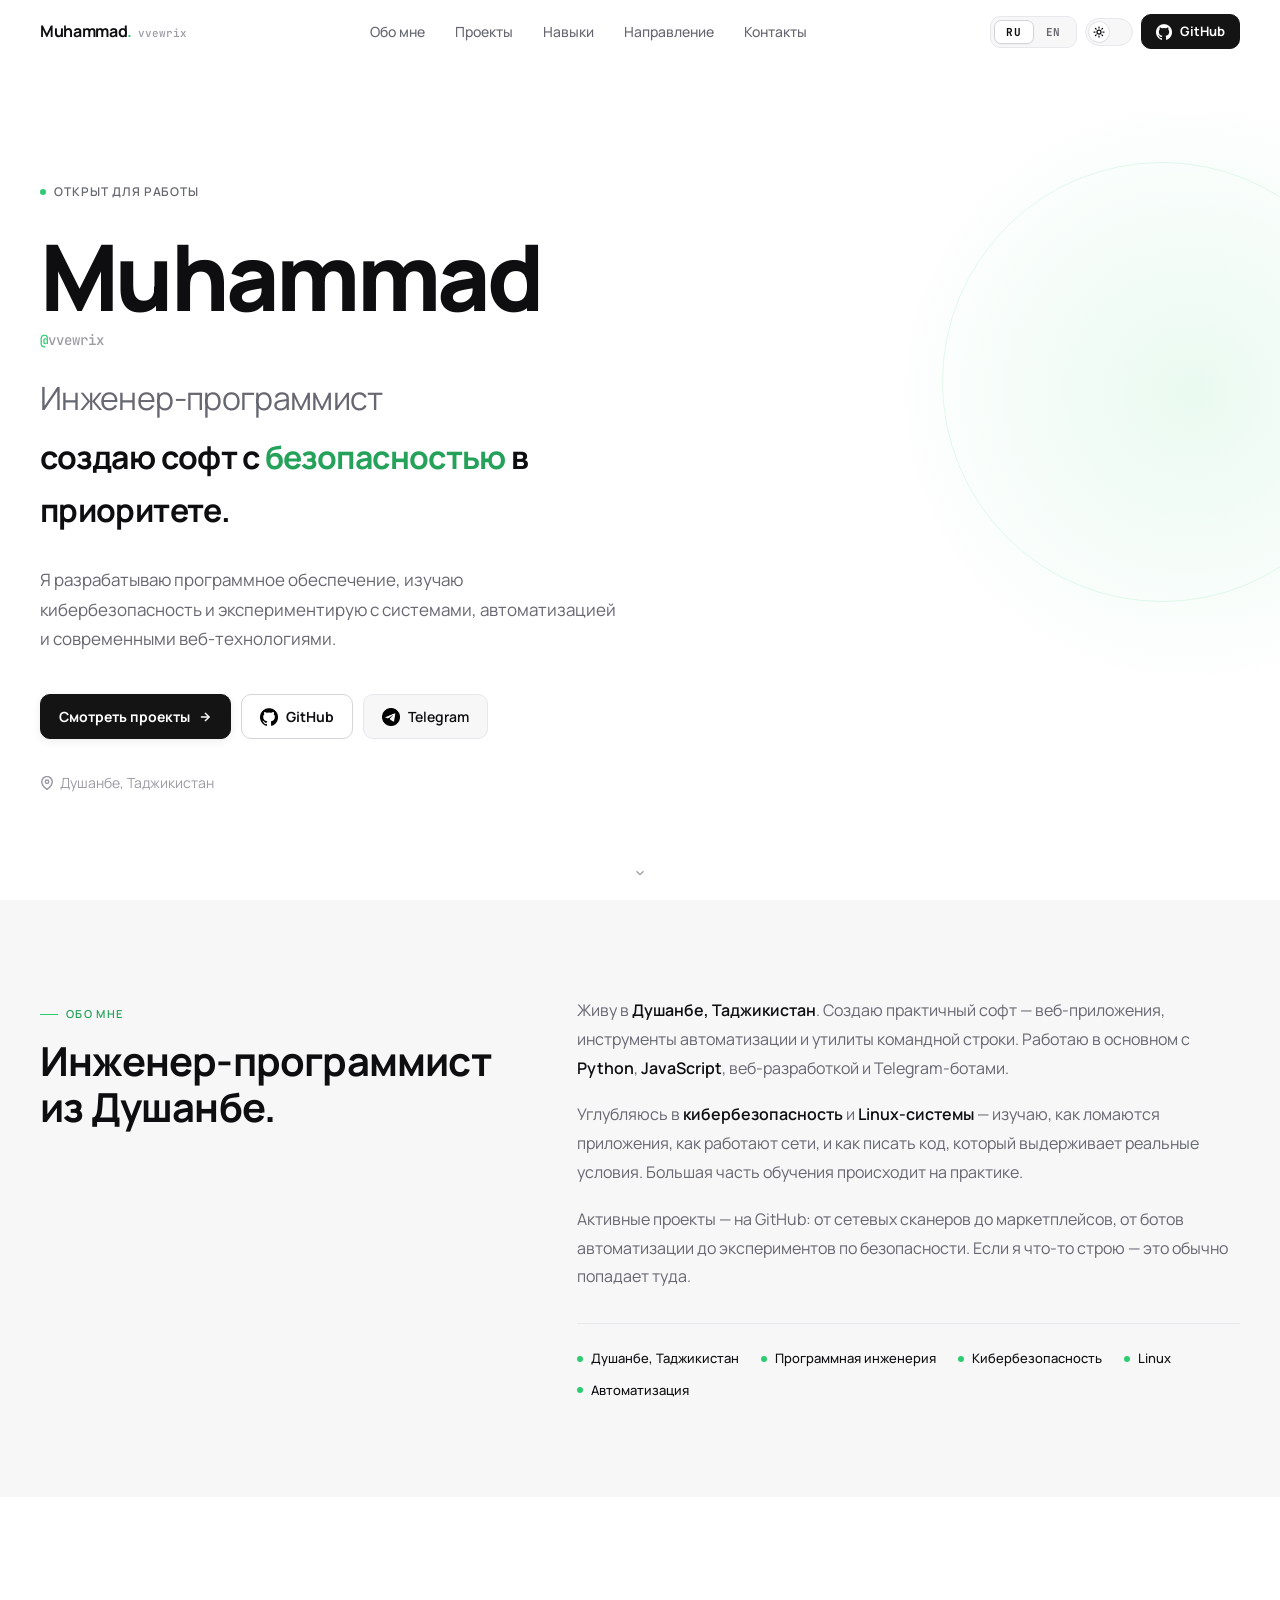
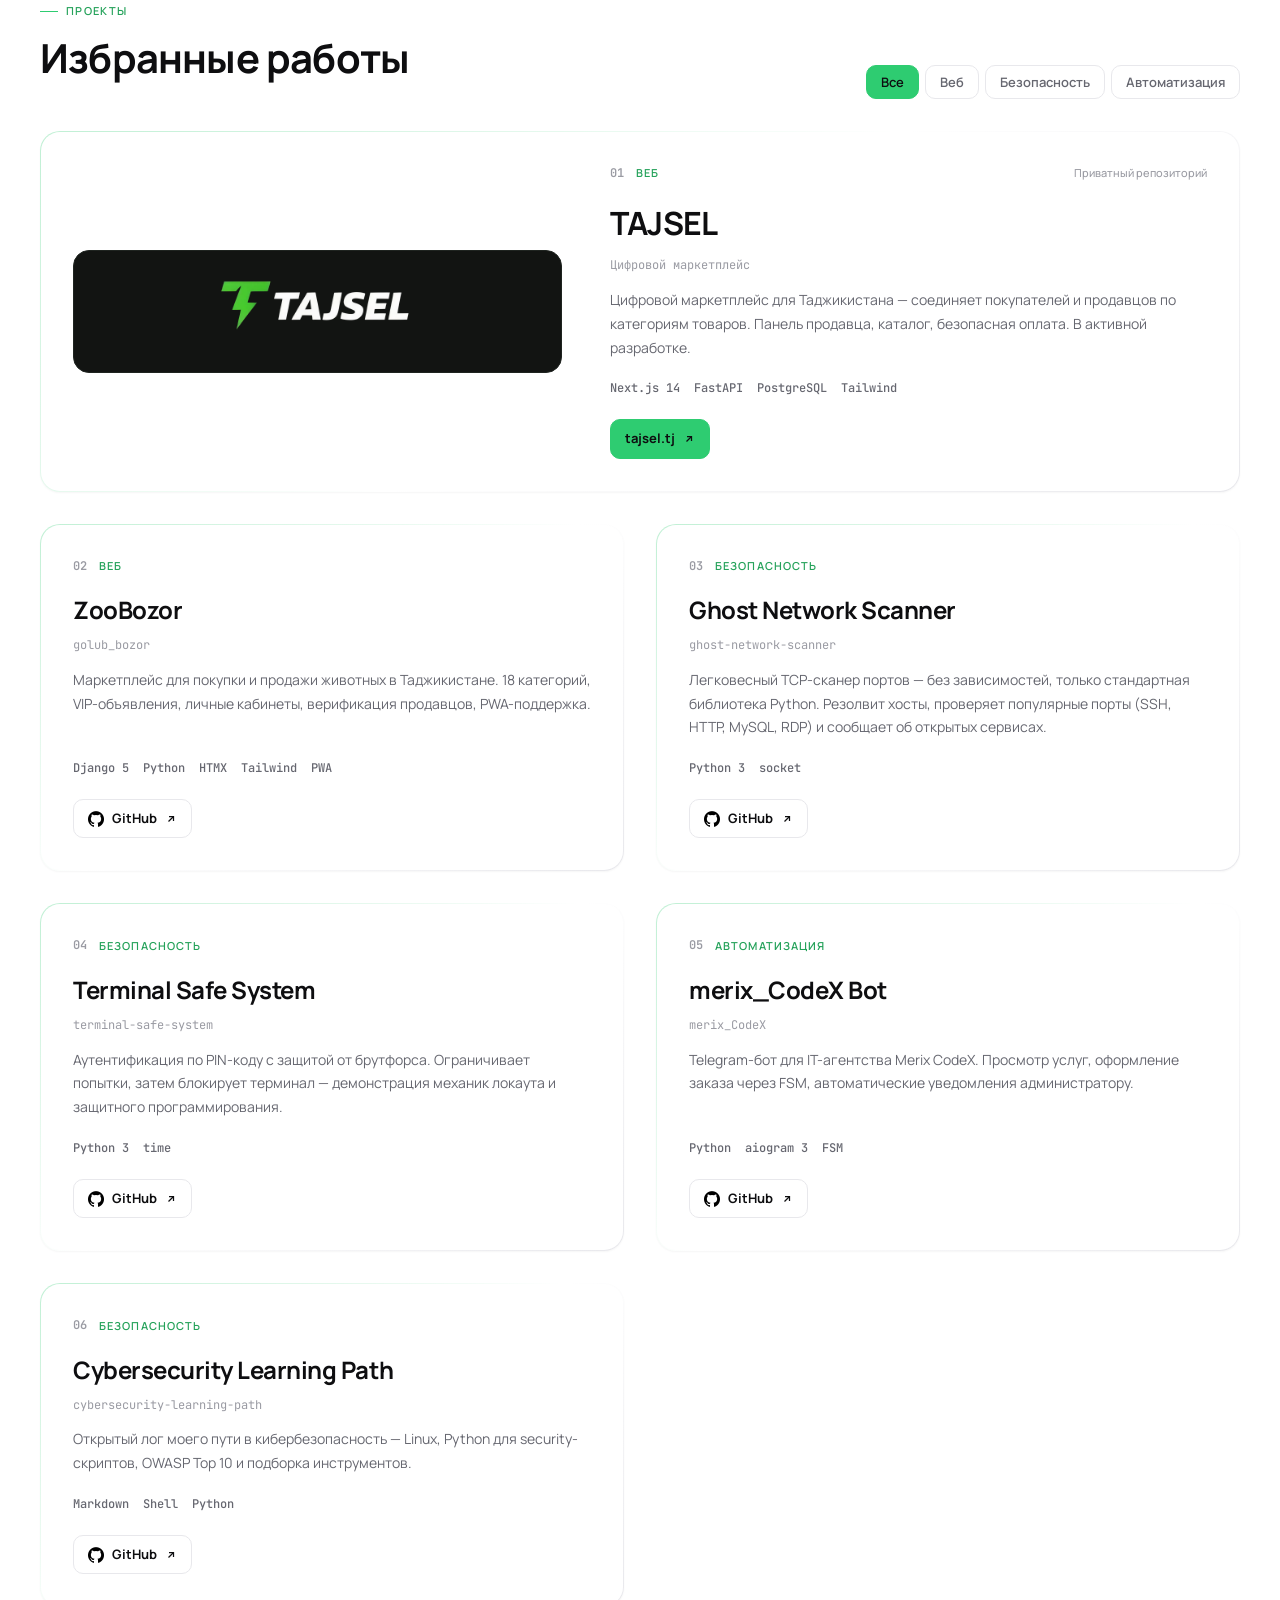
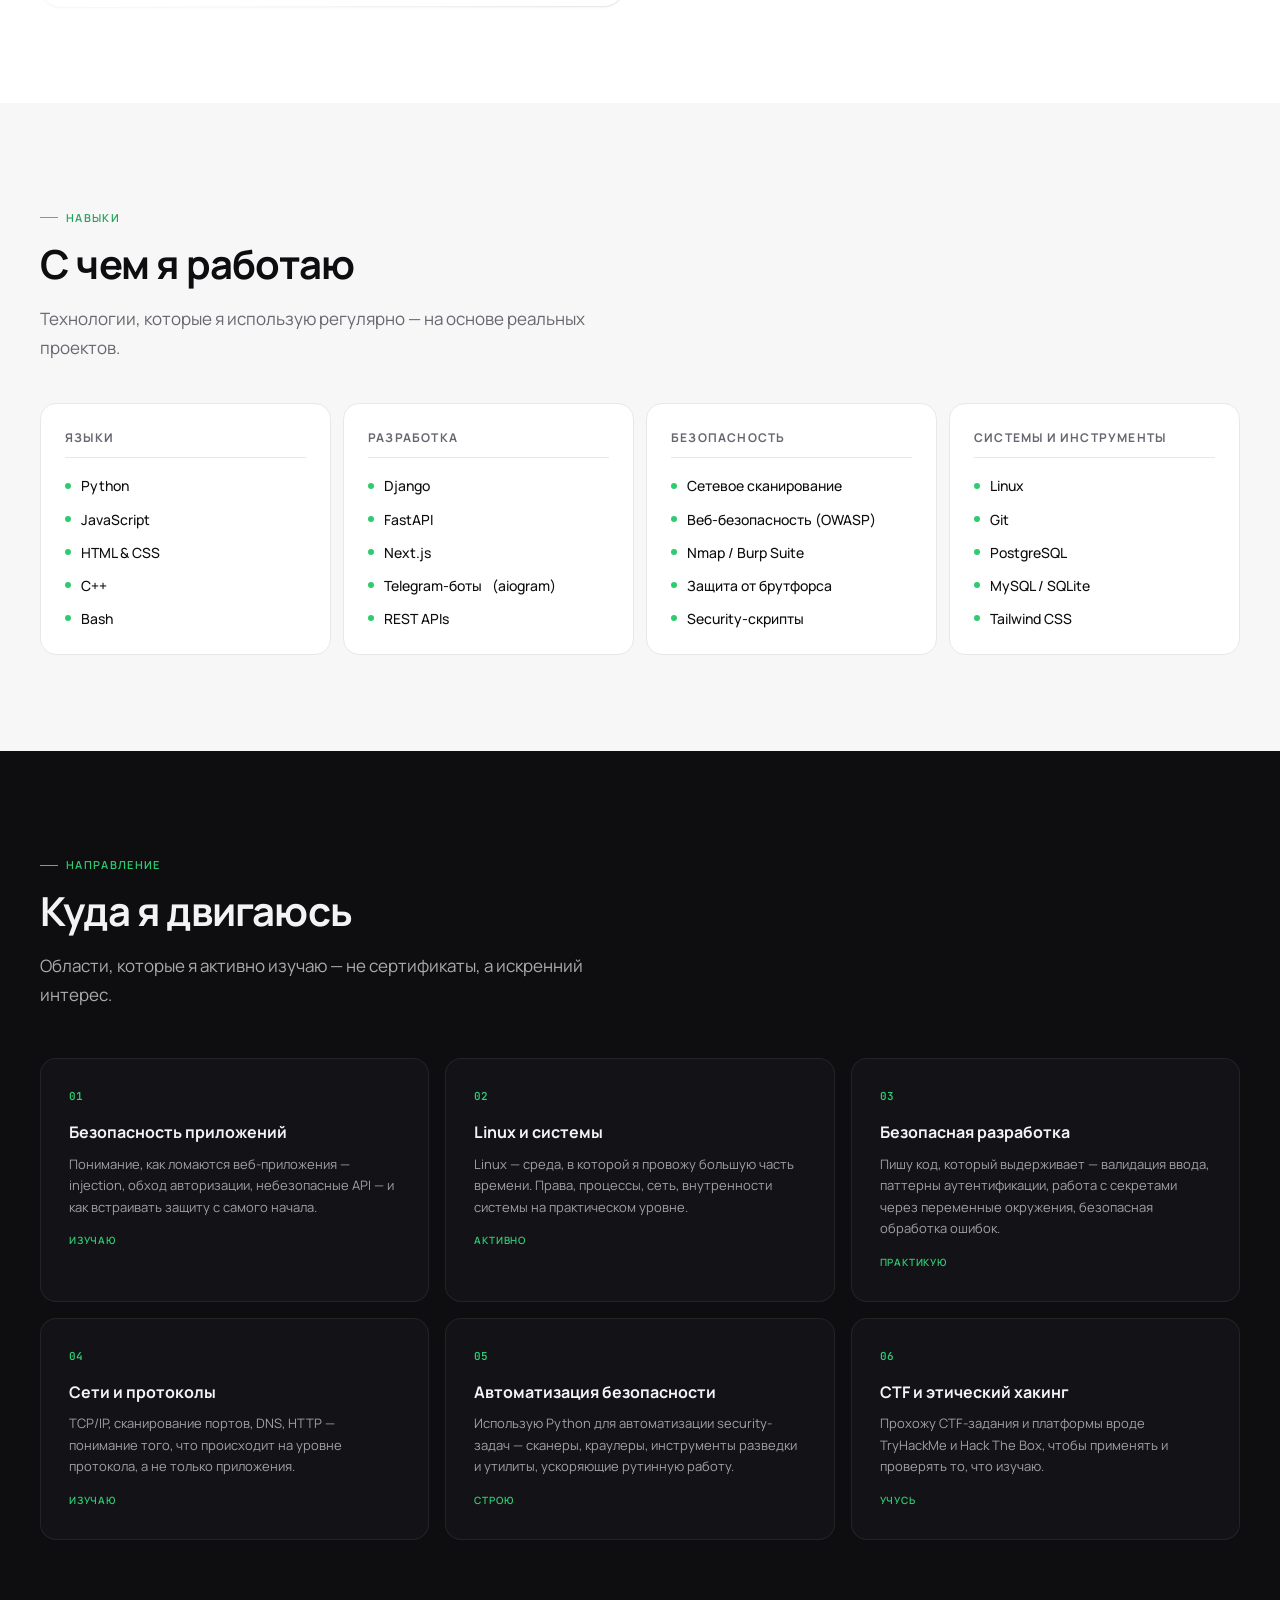
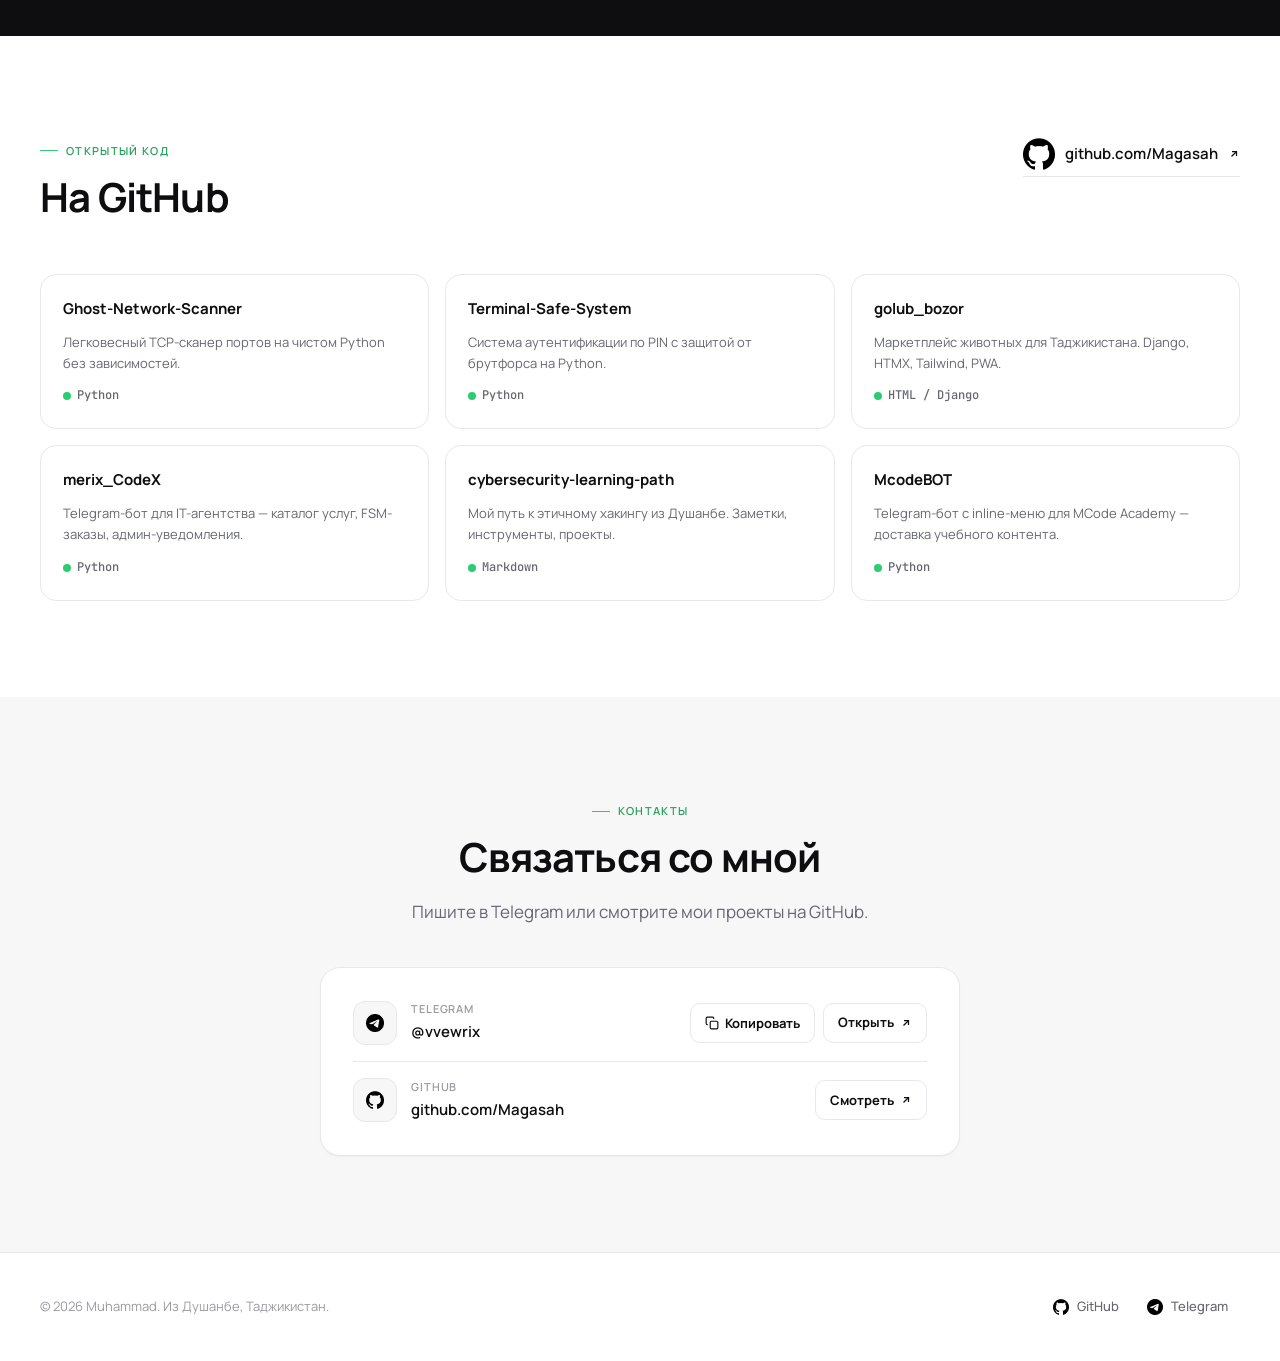
==== index.html @ 644a14a7 "Prepare portfolio for GitHub Pages" ====
<!DOCTYPE html>
<html lang="ru" data-theme="light">
<head>
  <meta charset="UTF-8">
  <meta name="viewport" content="width=device-width, initial-scale=1.0, viewport-fit=cover">
  <meta http-equiv="X-UA-Compatible" content="IE=edge">
  <meta name="theme-color" content="#ffffff" media="(prefers-color-scheme: light)">
  <meta name="theme-color" content="#0e0e10" media="(prefers-color-scheme: dark)">

  <!-- SEO -->
  <title>Muhammad — Software Engineer & Cybersecurity</title>
  <meta name="description" content="Personal portfolio of Muhammad from Dushanbe, Tajikistan, focused on software engineering, cybersecurity, Linux and automation.">
  <meta name="author" content="Muhammad">
  <meta name="robots" content="index, follow">
  <link rel="canonical" href="https://magasah.github.io/portfolio/">

  <!-- Open Graph -->
  <meta property="og:type" content="website">
  <meta property="og:url" content="https://magasah.github.io/portfolio/">
  <meta property="og:site_name" content="Muhammad">
  <meta property="og:locale" content="ru_RU">
  <meta property="og:locale:alternate" content="en_US">
  <meta property="og:title" content="Muhammad — Software Engineer & Cybersecurity">
  <meta property="og:description" content="Personal portfolio of Muhammad from Dushanbe, Tajikistan, focused on software engineering, cybersecurity, Linux and automation.">
  <meta property="og:image" content="https://magasah.dev/og.png">
  <meta property="og:image:alt" content="Muhammad — Software Engineer & Cybersecurity">

  <!-- Twitter -->
  <meta name="twitter:card" content="summary">
  <meta name="twitter:title" content="Muhammad — Software Engineer & Cybersecurity">
  <meta name="twitter:description" content="Personal portfolio of Muhammad from Dushanbe, Tajikistan, focused on software engineering, cybersecurity, Linux and automation.">
  <meta name="twitter:image" content="https://magasah.dev/og.png">

  <!-- Theme/lang bootstrap — MUST run before body renders to prevent flash -->
  <script>
    (function() {
      try {
        var savedTheme = localStorage.getItem('theme');
        var systemDark = window.matchMedia('(prefers-color-scheme: dark)').matches;
        var theme = savedTheme || (systemDark ? 'dark' : 'light');
        document.documentElement.setAttribute('data-theme', theme);

        var savedLang = localStorage.getItem('lang') || 'ru';
        document.documentElement.setAttribute('lang', savedLang);
      } catch (e) {}
    })();
  </script>

  <!-- Fonts: system stack first; Manrope/Mono enhance when they arrive -->
  <link rel="preconnect" href="https://fonts.googleapis.com">
  <link rel="preconnect" href="https://fonts.gstatic.com" crossorigin>
  <link rel="stylesheet" href="https://fonts.googleapis.com/css2?family=Manrope:wght@400;500;600;700;800&family=JetBrains+Mono:wght@400;600&display=swap" media="print" onload="this.onload=null;this.media='all'">
  <noscript>
    <link rel="stylesheet" href="https://fonts.googleapis.com/css2?family=Manrope:wght@400;500;600;700;800&family=JetBrains+Mono:wght@400;600&display=swap">
    <style>[data-reveal] { opacity: 1 !important; transform: none !important; }</style>
  </noscript>

  <style>
    /* ═══════════════════════════════════════════════
       RESET & TOKENS
    ═══════════════════════════════════════════════ */
    *, *::before, *::after { box-sizing: border-box; margin: 0; padding: 0; }

    :root {
      --bg:          #ffffff;
      --bg-alt:      #f7f7f8;
      --bg-elev:     #ffffff;
      --text:        #0e0e10;
      --text-muted:  #666770;
      --text-light:  #9a9ba3;
      --accent:      #2ECC71;
      --accent-dark: #25a25a;
      --accent-soft: rgba(46, 204, 113, 0.10);
      --accent-ring: rgba(46, 204, 113, 0.25);
      --border:      #e8e8ec;
      --border-strong: #d4d4dc;
      --shadow-sm:   0 1px 2px rgba(0,0,0,0.04);
      --shadow-md:   0 8px 24px rgba(0,0,0,0.06);
      --scrim:       rgba(255,255,255,0.85);
      --pad:         max(clamp(16px, 4vw, 32px), env(safe-area-inset-left, 0px), env(safe-area-inset-right, 0px));

      --font-sans:   Manrope, system-ui, -apple-system, 'Segoe UI', sans-serif;
      --font-mono:   'JetBrains Mono', ui-monospace, 'SF Mono', Menlo, Consolas, monospace;
      --nav-h:       64px;
      --max-w:       1200px;
      --r:           10px;
      --tr:          180ms cubic-bezier(0.4, 0, 0.2, 1);
    }

    [data-theme="dark"] {
      --bg:          #0e0e10;
      --bg-alt:      #141418;
      --bg-elev:     #17171b;
      --text:        #f3f3f5;
      --text-muted:  #a0a1ac;
      --text-light:  #6a6b74;
      --accent:      #34d879;
      --accent-dark: #2ECC71;
      --accent-soft: rgba(52, 216, 121, 0.10);
      --accent-ring: rgba(52, 216, 121, 0.28);
      --border:      #24252b;
      --border-strong: #33343c;
      --shadow-sm:   0 1px 2px rgba(0,0,0,0.3);
      --shadow-md:   0 8px 24px rgba(0,0,0,0.35);
      --scrim:       rgba(14,14,16,0.85);
    }

    @media (prefers-reduced-motion: reduce) {
      html { scroll-behavior: auto; }
      *, *::before, *::after {
        animation-duration: 0.01ms !important;
        animation-iteration-count: 1 !important;
        transition-duration: 0.01ms !important;
      }
    }

    html {
      scroll-behavior: smooth;
      font-size: 16px;
      -webkit-text-size-adjust: 100%;
      width: 100%;
      max-width: 100%;
      overflow-x: clip;
      scrollbar-width: thin;
      scrollbar-color: rgba(46, 204, 113, 0.55) transparent;
    }

    html::-webkit-scrollbar { width: 8px; height: 8px; }
    html::-webkit-scrollbar-track { background: transparent; }
    html::-webkit-scrollbar-thumb {
      background: rgba(46, 204, 113, 0.55);
      border-radius: 100px;
    }
    html::-webkit-scrollbar-thumb:hover { background: #2ECC71; }

    body {
      font-family: var(--font-sans);
      background: var(--bg);
      color: var(--text);
      line-height: 1.65;
      -webkit-font-smoothing: antialiased;
      -moz-osx-font-smoothing: grayscale;
      width: 100%;
      max-width: 100%;
      min-width: 0;
      overflow-x: clip;
      transition: background var(--tr), color var(--tr);
      -webkit-tap-highlight-color: transparent;
    }
    body.menu-open { overflow: hidden; }

    ::selection {
      background: var(--accent-ring);
      color: var(--text);
    }

    a { color: inherit; text-decoration: none; touch-action: manipulation; }
    img, svg { display: block; max-width: 100%; height: auto; }
    button { font-family: inherit; cursor: pointer; border: none; background: none; color: inherit; touch-action: manipulation; }
    ul { list-style: none; }

    section[id] { scroll-margin-top: calc(var(--nav-h) + 16px); }

    :focus-visible {
      outline: 2px solid var(--accent);
      outline-offset: 3px;
      border-radius: 4px;
    }

    .skip-link {
      position: absolute; left: -9999px; top: 0;
      background: var(--text); color: var(--bg);
      padding: 10px 16px; z-index: 200; border-radius: 6px;
    }
    .skip-link:focus { left: 12px; top: 12px; }
    #main:focus { outline: none; }

    /* Brand marks — source files are black-on-transparent */
    .brand-icon {
      width: 18px; height: 18px; max-width: 18px;
      object-fit: contain; flex-shrink: 0;
    }
    .brand-icon--md { width: 32px; height: 32px; max-width: 32px; }
    .brand-icon--sm { width: 16px; height: 16px; max-width: 16px; }
    [data-theme="dark"] .brand-icon { filter: invert(1); }

    /* ═══════════════════════════════════════════════
       LAYOUT
    ═══════════════════════════════════════════════ */
    .container {
      width: min(calc(100% - 2 * var(--pad)), var(--max-w));
      max-width: 100%;
      margin-inline: auto;
      padding-inline: 0;
      min-width: 0;
    }
    .section { padding: clamp(64px, 10vw, 96px) 0; }

    .section-label {
      font-size: 11px; font-weight: 600; letter-spacing: 0.12em;
      text-transform: uppercase; color: var(--accent-dark);
      margin-bottom: 14px;
      display: inline-flex; align-items: center; gap: 8px;
    }
    .section-label::before {
      content: ''; width: 18px; height: 1px; background: var(--accent); flex-shrink: 0;
    }

    .section-title {
      font-size: clamp(1.5rem, 1.1rem + 2vw, 2.5rem);
      font-weight: 700; line-height: 1.15;
      letter-spacing: -0.02em;
      color: var(--text); margin-bottom: 18px;
      overflow-wrap: break-word;
      max-width: 100%;
    }

    .section-sub {
      font-size: clamp(15px, 1.5vw, 17px);
      color: var(--text-muted);
      max-width: 36em; line-height: 1.7;
    }

    [data-reveal] {
      opacity: 0;
      transform: translate3d(0, 12px, 0);
      transition: opacity 0.42s cubic-bezier(0.22, 1, 0.36, 1),
                  transform 0.42s cubic-bezier(0.22, 1, 0.36, 1);
    }
    [data-reveal].is-in { opacity: 1; transform: none; }
    @media (prefers-reduced-motion: reduce) {
      [data-reveal] { opacity: 1; transform: none; }
    }

    /* ═══════════════════════════════════════════════
       SCROLL PROGRESS
    ═══════════════════════════════════════════════ */
    .scroll-progress {
      position: fixed; top: 0; left: 0; right: 0;
      height: 2px; z-index: 101;
      background: transparent;
      pointer-events: none;
    }
    .scroll-progress-bar {
      height: 100%; width: 100%;
      background: #2ECC71;
      transform: scaleX(0);
      transform-origin: 0 50%;
    }

    /* ═══════════════════════════════════════════════
       NAVIGATION
    ═══════════════════════════════════════════════ */
    .nav {
      position: fixed; top: 0; left: 0; right: 0;
      height: var(--nav-h); z-index: 100;
      background: var(--bg);
      border-bottom: 1px solid transparent;
      overflow: visible;
      transition: border-color var(--tr), background var(--tr);
    }
    .nav.scrolled { border-bottom-color: var(--border); }

    @media (hover: hover) and (pointer: fine) {
      @supports (backdrop-filter: blur(1px)) or (-webkit-backdrop-filter: blur(1px)) {
        .nav {
          background: var(--scrim);
          backdrop-filter: saturate(180%) blur(14px);
          -webkit-backdrop-filter: saturate(180%) blur(14px);
        }
      }
    }

    .nav-inner {
      width: min(calc(100% - 2 * var(--pad)), var(--max-w));
      max-width: 100%;
      margin-inline: auto;
      padding-inline: 0;
      height: 100%;
      display: flex; align-items: center; justify-content: space-between;
      gap: 12px; min-width: 0;
    }

    .nav-logo {
      display: inline-flex; align-items: baseline; gap: 6px;
      font-size: 16px; font-weight: 700;
      letter-spacing: -0.02em;
      min-width: 0; flex-shrink: 1;
    }
    .nav-logo-mark { color: var(--accent); }
    .nav-logo-alias {
      font-family: var(--font-mono);
      font-size: 11px; font-weight: 500;
      color: var(--text-light);
      letter-spacing: 0;
    }

    .nav-links {
      display: flex; align-items: center; gap: 2px;
      margin: 0 auto;
    }

    .nav-link {
      font-size: 14px; font-weight: 500;
      color: var(--text-muted);
      padding: 8px 14px; border-radius: 6px;
      transition: color var(--tr), background var(--tr);
      position: relative;
    }
    .nav-link:hover { color: var(--text); background: var(--bg-alt); }
    .nav-link.active { color: var(--text); }
    .nav-link.active::after {
      content: ''; position: absolute;
      bottom: 2px; left: 50%; transform: translateX(-50%);
      width: 4px; height: 4px; border-radius: 50%;
      background: var(--accent);
    }

    .nav-right {
      display: flex; align-items: center; gap: 8px; flex-shrink: 0;
    }

    .lang-switch {
      display: inline-flex;
      align-items: center;
      background: var(--bg-alt);
      border: 1px solid var(--border);
      border-radius: 10px;
      padding: 3px;
      position: relative;
      flex-shrink: 0;
      user-select: none;
    }
    .lang-btn {
      font-family: var(--font-mono);
      font-size: 11px; font-weight: 700;
      letter-spacing: 0.06em;
      color: var(--text-muted);
      padding: 5px 12px;
      border-radius: 7px;
      transition: color 200ms cubic-bezier(0.4, 0, 0.2, 1);
      position: relative;
      z-index: 1;
      min-width: 38px;
      text-align: center;
    }
    .lang-btn:hover { color: var(--text); }
    .lang-btn.active { color: var(--text); }
    .lang-indicator {
      position: absolute;
      top: 3px; bottom: 3px; left: 3px;
      width: calc(50% - 3px);
      background: var(--bg-elev);
      border: 1px solid var(--border-strong);
      border-radius: 7px;
      box-shadow: var(--shadow-sm);
      transition: transform 220ms cubic-bezier(0.4, 0, 0.2, 1);
      z-index: 0;
    }
    .lang-switch[data-active="en"] .lang-indicator {
      transform: translateX(100%);
    }

    .theme-toggle {
      display: inline-flex; align-items: center; justify-content: center;
      position: relative;
      width: 48px; height: 28px;
      background: var(--bg-alt);
      border: 1px solid var(--border);
      border-radius: 100px;
      padding: 3px;
      flex-shrink: 0;
      transition: background var(--tr), border-color var(--tr);
      cursor: pointer;
    }
    .theme-toggle:hover { border-color: var(--border-strong); }
    .theme-toggle-thumb {
      position: absolute;
      top: 3px; left: 3px;
      width: 20px; height: 20px;
      background: var(--bg-elev);
      border-radius: 50%;
      box-shadow: var(--shadow-sm), 0 0 0 1px var(--border);
      display: flex; align-items: center; justify-content: center;
      color: var(--text);
      transition: transform 0.22s cubic-bezier(0.25, 1, 0.5, 1),
                  background var(--tr), color var(--tr);
    }
    [data-theme="dark"] .theme-toggle-thumb {
      transform: translateX(20px);
      background: var(--accent);
      color: #0e0e10;
    }
    .theme-toggle svg { width: 12px; height: 12px; }
    .icon-moon { display: none; }
    [data-theme="dark"] .icon-sun { display: none; }
    [data-theme="dark"] .icon-moon { display: block; }

    .nav-cta {
      display: inline-flex; align-items: center; justify-content: center;
      gap: 8px;
      font-size: 13px; font-weight: 700;
      color: #ffffff;
      background: #141414;
      border: 1px solid #141414;
      padding: 6px 14px;
      border-radius: 10px;
      transition: background 200ms ease, color 200ms ease, border-color 200ms ease, transform 200ms ease;
      flex-shrink: 0;
    }
    .nav-cta .brand-icon { width: 16px; height: 16px; max-width: 16px; filter: invert(1); transition: transform 200ms ease; }
    .nav-cta:hover {
      background: #242424;
      border-color: #242424;
    }
    .nav-cta:hover .brand-icon { transform: translateY(-1px); }
    .nav-cta:active { transform: translateY(1px); }
    [data-theme="dark"] .nav-cta {
      background: #f3f3f5;
      color: #0e0e10;
      border-color: #f3f3f5;
    }
    [data-theme="dark"] .nav-cta .brand-icon { filter: none; }
    [data-theme="dark"] .nav-cta:hover {
      background: #ffffff;
      border-color: #ffffff;
    }

    .nav-burger {
      display: none;
      flex-direction: column; gap: 5px;
      padding: 8px; border-radius: 6px;
      background: none; border: none;
      transition: background var(--tr);
    }
    .nav-burger:hover { background: var(--bg-alt); }
    .nav-burger span {
      display: block; width: 20px; height: 2px;
      background: var(--text); border-radius: 2px;
      transition: transform 0.28s ease, opacity 0.2s ease;
    }
    .nav-burger.open span:nth-child(1) { transform: translateY(7px) rotate(45deg); }
    .nav-burger.open span:nth-child(2) { opacity: 0; }
    .nav-burger.open span:nth-child(3) { transform: translateY(-7px) rotate(-45deg); }

    .nav-mobile {
      display: none;
      position: fixed;
      top: var(--nav-h);
      left: 0;
      right: 0;
      bottom: 0;
      z-index: 98;
      background: var(--bg);
      padding: 8px var(--pad) max(28px, env(safe-area-inset-bottom, 0px));
      flex-direction: column;
      gap: 0;
      overflow-y: auto;
      -webkit-overflow-scrolling: touch;
    }
    .nav-mobile.open {
      display: flex !important;
    }
    .nav-mobile .nav-link {
      display: block;
      width: 100%;
      padding: 16px 0;
      font-size: 18px;
      font-weight: 600;
      color: var(--text);
      border-bottom: 1px solid var(--border);
      border-radius: 0;
      background: none;
    }
    .nav-mobile .nav-link:hover,
    .nav-mobile .nav-link.active {
      color: var(--text);
      background: none;
    }
    .nav-mobile .nav-link.active::after { display: none; }
    .nav-mobile-controls {
      display: flex;
      align-items: center;
      flex-wrap: wrap;
      gap: 12px;
      margin-top: 20px;
      padding-top: 4px;
    }
    .nav-mobile .nav-cta { display: inline-flex; }

    @media (max-width: 900px) {
      .nav-links { display: none; }
      .nav-right > .nav-cta { display: none; }
      .nav .lang-switch, .nav .theme-toggle { display: none; }
      .nav-burger { display: flex; }
    }
    @media (max-width: 480px) {
      :root { --nav-h: 56px; }
    }
    @media (max-width: 380px) {
      .nav-logo-alias { display: none; }
    }

    /* ═══════════════════════════════════════════════
       HERO
    ═══════════════════════════════════════════════ */
    .hero {
      position: relative;
      display: block;
      width: 100%;
      max-width: 100%;
      min-width: 0;
      min-height: 100dvh;
      padding-top: var(--nav-h);
      overflow: clip;
    }
    .hero::before {
      content: '';
      position: absolute;
      width: min(70vw, 640px);
      height: min(70vw, 640px);
      right: -18%;
      top: 8%;
      pointer-events: none;
      border-radius: 50%;
      background: radial-gradient(circle, rgba(46, 204, 113, 0.10), transparent 68%);
    }
    .hero::after {
      content: '';
      position: absolute;
      width: min(42vw, 440px);
      height: min(42vw, 440px);
      right: -8%;
      top: 18%;
      border: 1px solid var(--accent);
      opacity: 0.12;
      border-radius: 50%;
      pointer-events: none;
    }
    [data-theme="dark"] .hero::before {
      background: radial-gradient(circle, rgba(46, 204, 113, 0.14), transparent 68%);
    }
    @media (hover: hover) and (pointer: fine) {
      @media (prefers-reduced-motion: no-preference) {
        .hero::before {
          animation: glow-drift 14s ease-in-out infinite;
        }
      }
    }
    @keyframes glow-drift {
      0%, 100% { transform: translate3d(0, 0, 0); }
      50% { transform: translate3d(-16px, 10px, 0); }
    }

    .hero-inner {
      position: relative;
      z-index: 1;
      display: flex;
      flex-direction: column;
      justify-content: center;
      min-height: calc(100dvh - var(--nav-h));
      padding-block: clamp(40px, 7vw, 72px);
      padding-bottom: 64px;
      width: min(calc(100% - 2 * var(--pad)), var(--max-w));
      max-width: 100%;
      min-width: 0;
      margin-inline: auto;
    }

    .hero-tag {
      display: inline-flex; align-items: center; gap: 8px;
      font-size: 12px; font-weight: 600;
      letter-spacing: 0.08em; text-transform: uppercase;
      color: var(--text-muted);
      padding: 4px 0;
      margin-bottom: 24px;
      border: none;
      background: transparent;
    }
    .hero-status-dot {
      width: 6px; height: 6px;
      background: #2ECC71; border-radius: 50%; flex-shrink: 0;
    }

    .hero-name {
      font-size: clamp(2.25rem, 1.4rem + 6.5vw, 5.75rem);
      font-weight: 800; line-height: 1.02;
      letter-spacing: -0.04em;
      color: var(--text);
      margin-bottom: 6px;
      overflow-wrap: break-word;
      max-width: 100%;
    }
    .hero-alias {
      font-family: var(--font-mono);
      font-size: 14px; font-weight: 500;
      color: var(--text-light);
      margin-bottom: 20px;
    }
    .hero-alias::before { content: '@'; color: var(--accent); }

    .hero-role {
      font-size: clamp(1.15rem, 1rem + 1.4vw, 2rem);
      font-weight: 400;
      color: var(--text-muted);
      letter-spacing: -0.02em;
      margin-bottom: 6px;
      overflow-wrap: break-word;
    }
    .hero-tagline {
      font-size: clamp(1.15rem, 1rem + 1.4vw, 2rem);
      font-weight: 700;
      color: var(--text);
      letter-spacing: -0.02em;
      margin-bottom: 28px;
      overflow-wrap: break-word;
      max-width: 18em;
    }
    .hero-tagline em { font-style: normal; color: var(--accent-dark); }

    .hero-desc {
      font-size: clamp(15px, 1.5vw, 17px);
      color: var(--text-muted);
      max-width: 34em; line-height: 1.75;
      margin-bottom: 40px;
    }

    .hero-actions {
      display: flex; align-items: center; flex-wrap: wrap; gap: 10px;
      width: 100%;
      min-width: 0;
    }

    .btn-primary,
    .btn-outline,
    .btn-ghost {
      display: inline-flex; align-items: center; justify-content: center;
      gap: 8px;
      font-size: 14px; font-weight: 700;
      padding: 10px 18px; border-radius: var(--r);
      min-width: 0;
      max-width: 100%;
      position: relative;
      overflow: hidden;
      transition: background 200ms ease, color 200ms ease, border-color 200ms ease, transform 200ms ease, box-shadow 200ms ease;
    }
    .btn-primary {
      color: #ffffff;
      background: #141414;
      border: 1px solid #141414;
      box-shadow: 0 2px 8px rgba(0,0,0,0.08);
    }
    .btn-primary::after {
      content: '';
      position: absolute;
      top: 50%; left: 50%;
      width: 160px; height: 160px;
      margin-top: -80px; margin-left: -80px;
      background: radial-gradient(circle, rgba(46, 204, 113, 0.35), transparent 70%);
      opacity: 0;
      transform: scale(0.6);
      transition: opacity 250ms ease, transform 250ms ease;
      pointer-events: none;
    }
    .btn-primary:hover {
      background: #222222;
      border-color: #222222;
      box-shadow: 0 4px 14px rgba(0,0,0,0.14);
    }
    .btn-primary:hover::after {
      opacity: 1;
      transform: scale(1.3);
    }
    .btn-primary:active { transform: translateY(1px); }
    .btn-arrow {
      transition: transform 200ms ease;
    }
    .btn-primary:hover .btn-arrow {
      transform: translateX(3px);
    }

    [data-theme="dark"] .btn-primary {
      color: #0e0e10;
      background: #f3f3f5;
      border-color: #f3f3f5;
      box-shadow: 0 2px 8px rgba(0,0,0,0.25);
    }
    [data-theme="dark"] .btn-primary:hover {
      background: #ffffff;
      border-color: #ffffff;
      box-shadow: 0 4px 16px rgba(255,255,255,0.15);
    }
    [data-theme="dark"] .btn-primary::after {
      background: radial-gradient(circle, rgba(46, 204, 113, 0.4), transparent 70%);
    }

    .btn-outline {
      color: var(--text); background: transparent;
      border: 1px solid var(--border-strong);
    }
    .btn-outline:hover { border-color: var(--text); background: var(--bg-alt); }
    .btn-outline:active { transform: translateY(1px); }
    .btn-ghost {
      font-weight: 600;
      color: var(--text);
      background: var(--bg-alt);
      border: 1px solid var(--border);
    }
    .btn-ghost:hover { border-color: var(--border-strong); background: var(--bg-elev); }
    .btn-ghost:active { transform: translateY(1px); }

    .icon-ext {
      width: 12px; height: 12px; flex-shrink: 0;
      transition: transform var(--tr);
    }
    a:hover .icon-ext { transform: translate(2px, -2px); }

    .hero-location {
      display: inline-flex; align-items: center; gap: 6px;
      font-size: 14px; color: var(--text-light);
      margin-top: 32px;
    }

    .hero-scroll {
      position: absolute;
      bottom: 20px;
      left: 0;
      right: 0;
      display: flex;
      justify-content: center;
      color: var(--text-light);
      pointer-events: none;
    }

    /* ═══════════════════════════════════════════════
       ABOUT
    ═══════════════════════════════════════════════ */
    .about { background: var(--bg-alt); }
    .about-grid {
      display: grid;
      grid-template-columns: minmax(0, 0.82fr) minmax(0, 1.18fr);
      gap: clamp(32px, 6vw, 80px);
      align-items: start;
    }
    .about-text p {
      font-size: 16px; color: var(--text-muted);
      line-height: 1.8; margin-bottom: 18px;
    }
    .about-text p:last-of-type { margin-bottom: 0; }
    .about-text strong { color: var(--text); font-weight: 600; }

    .about-facts {
      display: flex; flex-wrap: wrap;
      gap: 10px 22px;
      margin-top: 32px;
      padding-top: 24px;
      border-top: 1px solid var(--border);
    }
    .about-facts li {
      font-size: 13px; font-weight: 500; color: var(--text);
      display: inline-flex; align-items: center; gap: 8px;
    }
    .about-facts li::before {
      content: ''; width: 6px; height: 6px;
      background: var(--accent); border-radius: 50%; flex-shrink: 0;
    }

    @media (max-width: 800px) {
      .about-grid { grid-template-columns: 1fr; gap: 20px; }
    }

    /* ═══════════════════════════════════════════════
       PROJECTS
    ═══════════════════════════════════════════════ */
    .projects-header {
      display: flex; align-items: flex-end; justify-content: space-between;
      flex-wrap: wrap; gap: 24px; margin-bottom: 8px;
    }
    .project-filters { display: flex; gap: 6px; flex-wrap: wrap; }

    .filter-btn {
      font-size: 13px; font-weight: 600;
      color: var(--text-muted);
      background: transparent;
      border: 1px solid var(--border);
      padding: 7px 14px; border-radius: 10px;
      transition: color var(--tr), border-color var(--tr), background var(--tr);
    }
    .filter-btn:hover { color: var(--text); border-color: var(--border-strong); }
    .filter-btn.active {
      color: #0e0e10; background: var(--accent); border-color: var(--accent);
    }

    .projects-grid {
      display: grid;
      grid-template-columns: repeat(2, minmax(0, 1fr));
      gap: clamp(20px, 3.5vw, 32px);
      margin-top: 32px;
    }
    .project-card {
      position: relative;
      border-radius: 20px;
      padding: 1px;
      background: linear-gradient(145deg, rgba(46, 204, 113, 0.3), transparent 50%, var(--border));
      transition: transform 250ms cubic-bezier(0.4, 0, 0.2, 1),
                  box-shadow 250ms cubic-bezier(0.4, 0, 0.2, 1),
                  background 250ms cubic-bezier(0.4, 0, 0.2, 1);
      box-shadow: var(--shadow-sm);
      min-width: 0;
      display: flex;
      flex-direction: column;
    }
    [data-theme="dark"] .project-card {
      background: linear-gradient(145deg, rgba(52, 216, 121, 0.3), transparent 50%, var(--border));
      box-shadow: 0 8px 24px rgba(0,0,0,0.35);
    }

    @media (hover: hover) and (pointer: fine) {
      .project-card:hover {
        transform: translateY(-4px);
        background: linear-gradient(145deg, rgba(46, 204, 113, 0.55), rgba(46, 204, 113, 0.15) 50%, var(--border-strong));
        box-shadow: 0 16px 36px rgba(0,0,0,0.06), 0 0 20px rgba(46, 204, 113, 0.08);
      }
      [data-theme="dark"] .project-card:hover {
        background: linear-gradient(145deg, rgba(52, 216, 121, 0.65), rgba(52, 216, 121, 0.2) 50%, var(--border-strong));
        box-shadow: 0 18px 40px rgba(0,0,0,0.45), 0 0 24px rgba(46, 204, 113, 0.12);
      }
      .project-card[data-tilt]:hover { transform: none; }
    }

    .project-card-inner {
      height: 100%;
      width: 100%;
      border-radius: 19px;
      background: var(--bg-elev);
      padding: clamp(24px, 3.5vw, 32px);
      display: flex;
      flex-direction: column;
      overflow: hidden;
    }

    .project-card.featured {
      grid-column: 1 / -1;
    }
    .project-card.featured .project-card-inner {
      display: grid;
      grid-template-columns: minmax(0, 0.9fr) minmax(0, 1.1fr);
      gap: clamp(24px, 4vw, 48px);
      align-items: center;
    }
    @media (hover: hover) and (pointer: fine) {
      .project-card.featured { transform-style: preserve-3d; }
    }

    .tajsel-frame {
      display: flex; align-items: center; justify-content: center;
      padding: 24px 28px;
      background: #121412;
      border: 1px solid #1f2420;
      border-radius: 16px;
      min-width: 0;
      max-width: 100%;
      transition: transform 250ms ease;
    }
    [data-theme="dark"] .tajsel-frame {
      background: #101612;
      border-color: var(--accent-ring);
    }
    .project-card:hover .tajsel-frame {
      transform: scale(1.01);
    }
    .tajsel-logo {
      display: block;
      width: min(260px, 100%);
      height: auto;
      max-width: 100%;
      aspect-ratio: 1846 / 520;
      object-fit: cover;
      object-position: center;
    }

    .project-kicker {
      display: flex; align-items: center; gap: 12px; flex-wrap: wrap;
      margin-bottom: 14px;
    }
    .project-index {
      font-family: var(--font-mono);
      font-size: 12px; color: var(--text-light); font-weight: 600;
    }
    .project-category {
      font-size: 11px; font-weight: 600;
      letter-spacing: 0.1em; text-transform: uppercase;
      color: var(--accent-dark);
    }
    .project-private {
      font-size: 11px; font-weight: 500;
      color: var(--text-light);
      margin-left: auto;
    }

    .project-subtitle {
      font-family: var(--font-mono);
      font-size: 12px; color: var(--text-light);
      margin-bottom: 12px;
      overflow-wrap: anywhere;
    }

    .project-name {
      font-size: clamp(1.2rem, 1rem + 0.8vw, 1.5rem);
      font-weight: 700;
      letter-spacing: -0.02em;
      color: var(--text); margin-bottom: 6px;
      overflow-wrap: break-word;
    }
    .project-card.featured .project-name {
      font-size: clamp(1.5rem, 1.2rem + 1.4vw, 2rem);
    }
    .project-desc {
      font-size: 14px; color: var(--text-muted);
      line-height: 1.7; margin-bottom: 20px; flex: 1;
      max-width: 42em;
    }
    .project-stack {
      display: flex; flex-wrap: wrap; gap: 8px 14px; margin-bottom: 20px;
    }
    .tech-tag {
      font-size: 12px; font-weight: 500;
      color: var(--text-muted);
      font-family: var(--font-mono);
    }
    .project-links { display: flex; gap: 8px; flex-wrap: wrap; }
    .project-btn {
      display: inline-flex; align-items: center; gap: 8px;
      font-size: 13px; font-weight: 700;
      padding: 8px 14px; border-radius: var(--r);
      border: 1px solid var(--border);
      color: var(--text); background: var(--bg);
      transition: border-color var(--tr), background var(--tr), transform var(--tr);
      max-width: 100%;
    }
    .project-btn:hover { border-color: var(--text); background: var(--bg-alt); }
    .project-btn:hover .icon-ext { transform: translate(2px, -2px); }
    .project-btn:active { transform: translateY(1px); }
    .project-btn.live {
      background: var(--accent); color: #0e0e10; border-color: var(--accent);
    }
    .project-btn.live:hover { background: var(--accent-dark); border-color: var(--accent-dark); }
    .project-btn span { overflow-wrap: anywhere; }

    @media (max-width: 800px) {
      .projects-grid { grid-template-columns: 1fr; }
      .project-card.featured { grid-column: auto; }
      .project-card.featured .project-card-inner { grid-template-columns: 1fr; }
    }

    /* ═══════════════════════════════════════════════
       SKILLS
    ═══════════════════════════════════════════════ */
    .skills { background: var(--bg-alt); }
    .skills-grid {
      display: grid; grid-template-columns: repeat(4, minmax(0, 1fr));
      gap: 12px; margin-top: 40px;
    }
    .skill-group {
      background: var(--bg-elev);
      border: 1px solid var(--border);
      border-radius: 16px;
      padding: 24px;
      min-width: 0;
      transition: border-color var(--tr), transform var(--tr);
    }
    .skill-group:hover {
      border-color: var(--border-strong);
      transform: translateY(-2px);
    }
    .skill-group-title {
      font-size: 12px; font-weight: 700;
      letter-spacing: 0.1em; text-transform: uppercase;
      color: var(--text-muted); margin-bottom: 16px;
      padding-bottom: 10px; border-bottom: 1px solid var(--border);
    }
    .skill-list { display: flex; flex-direction: column; gap: 10px; }
    .skill-item {
      display: flex; align-items: center; gap: 10px;
      font-size: 14px; font-weight: 500;
      color: var(--text);
      min-width: 0;
    }
    .skill-dot {
      width: 6px; height: 6px; background: var(--accent);
      border-radius: 50%; flex-shrink: 0;
    }
    @media (max-width: 900px) { .skills-grid { grid-template-columns: repeat(2, minmax(0, 1fr)); } }
    @media (max-width: 500px) { .skills-grid { grid-template-columns: 1fr; } }

    /* ═══════════════════════════════════════════════
       FOCUS
    ═══════════════════════════════════════════════ */
    .focus { background: #0e0e10; color: #f3f3f5; }
    [data-theme="dark"] .focus { background: #050506; }
    .focus .section-label { color: var(--accent); }
    .focus .section-label::before { background: var(--accent); }
    .focus .section-title { color: #f3f3f5; }
    .focus .section-sub { color: rgba(255,255,255,0.65); }

    .focus-grid {
      display: grid; grid-template-columns: repeat(3, minmax(0, 1fr));
      gap: 16px; margin-top: 48px;
    }
    .focus-card {
      padding: 28px; background: #131317;
      border: 1px solid rgba(255,255,255,0.07);
      border-radius: 16px;
      min-width: 0;
      transition: background 200ms ease, border-color 200ms ease, transform 200ms ease;
    }
    [data-theme="dark"] .focus-card { background: #0c0c0f; border-color: rgba(255,255,255,0.06); }
    .focus-card:hover {
      background: #17171d;
      border-color: rgba(46, 204, 113, 0.3);
      transform: translateY(-3px);
    }

    .focus-index {
      font-family: var(--font-mono);
      font-size: 11px; color: var(--accent); font-weight: 600;
      margin-bottom: 14px;
    }
    .focus-name {
      font-size: 16px; font-weight: 700;
      color: #f3f3f5; margin-bottom: 8px;
      overflow-wrap: break-word;
    }
    .focus-desc {
      font-size: 13px; color: rgba(255,255,255,0.6);
      line-height: 1.65;
    }
    .focus-badge {
      display: inline-block;
      font-size: 10px; font-weight: 600;
      letter-spacing: 0.08em; text-transform: uppercase;
      color: var(--accent);
      margin-top: 14px;
    }
    @media (max-width: 900px) { .focus-grid { grid-template-columns: repeat(2, minmax(0, 1fr)); } }
    @media (max-width: 560px) { .focus-grid { grid-template-columns: 1fr; } }

    /* ═══════════════════════════════════════════════
       GITHUB
    ═══════════════════════════════════════════════ */
    .github-top {
      display: flex; align-items: flex-start; justify-content: space-between;
      flex-wrap: wrap; gap: 24px; margin-bottom: 36px;
    }
    .github-profile-link {
      display: inline-flex; align-items: center; gap: 10px;
      font-size: 15px; font-weight: 600;
      color: var(--text);
      border-bottom: 1px solid var(--border);
      padding: 6px 0; min-height: 44px;
      max-width: 100%;
      min-width: 0;
      transition: border-color var(--tr);
    }
    .github-profile-link:hover { border-color: var(--text); }
    .github-profile-link span { overflow-wrap: anywhere; }

    .github-repos {
      display: grid; grid-template-columns: repeat(3, minmax(0, 1fr));
      gap: 16px;
    }
    .repo-card {
      padding: 22px;
      background: var(--bg-elev);
      border: 1px solid var(--border);
      border-radius: 16px;
      display: flex; flex-direction: column; gap: 12px;
      min-width: 0;
      transition: background 200ms ease, border-color 200ms ease, transform 200ms ease, box-shadow 200ms ease;
    }
    .repo-card:hover {
      background: var(--bg-elev);
      border-color: var(--border-strong);
      transform: translateY(-3px);
      box-shadow: var(--shadow-md);
    }
    .repo-card a {
      display: flex; flex-direction: column; gap: 10px; flex: 1; min-width: 0;
    }
    .repo-name {
      font-size: 15px; font-weight: 700;
      color: var(--text);
      display: flex; align-items: flex-start; gap: 8px;
      overflow-wrap: anywhere;
      transition: color 200ms ease;
    }
    .repo-card:hover .repo-name { color: var(--accent-dark); }
    .repo-desc {
      font-size: 13px; color: var(--text-muted);
      line-height: 1.65; flex: 1;
    }
    .repo-lang {
      display: flex; align-items: center; gap: 6px;
      font-size: 12px; font-weight: 500; color: var(--text-muted);
      font-family: var(--font-mono);
    }
    .lang-dot { width: 8px; height: 8px; border-radius: 50%; background: var(--accent); flex-shrink: 0; }
    @media (max-width: 900px) { .github-repos { grid-template-columns: repeat(2, minmax(0, 1fr)); } }
    @media (max-width: 560px) {
      .github-repos { grid-template-columns: 1fr; }
      .github-top { flex-direction: column; }
    }

    /* ═══════════════════════════════════════════════
       CONTACT
    ═══════════════════════════════════════════════ */
    .contact { background: var(--bg-alt); text-align: center; }
    .contact .section-sub { margin-inline: auto; }
    .contact .section-label { margin-inline: auto; }
    .contact-box {
      max-width: 640px; margin: 40px auto 0;
      padding: clamp(20px, 4vw, 32px);
      background: var(--bg-elev);
      border: 1px solid var(--border);
      border-radius: 20px;
      box-shadow: var(--shadow-sm);
      min-width: 0; text-align: left;
    }
    .contact-items {
      display: flex; flex-direction: column; gap: 16px;
    }
    .contact-item {
      display: flex; align-items: center; justify-content: space-between;
      gap: 16px;
      padding-bottom: 16px;
      border-bottom: 1px solid var(--border);
      min-width: 0;
    }
    .contact-item:last-child { border-bottom: none; padding-bottom: 0; }
    .contact-item-left {
      display: flex; align-items: center; gap: 14px;
      min-width: 0;
    }
    .contact-icon {
      width: 44px; height: 44px; border-radius: 12px;
      background: var(--bg-alt);
      border: 1px solid var(--border);
      display: flex; align-items: center; justify-content: center;
      flex-shrink: 0;
    }
    .contact-label {
      font-size: 11px; font-weight: 600;
      letter-spacing: 0.08em; text-transform: uppercase;
      color: var(--text-light); margin-bottom: 2px;
    }
    .contact-value {
      font-size: 15px; font-weight: 600; color: var(--text);
      overflow-wrap: anywhere;
    }
    .contact-actions { display: flex; gap: 8px; flex-wrap: wrap; flex-shrink: 0; }
    .copy-btn, .contact-link {
      display: inline-flex; align-items: center; justify-content: center; gap: 6px;
      font-size: 13px; font-weight: 700;
      color: var(--text);
      background: var(--bg);
      border: 1px solid var(--border);
      padding: 8px 14px; border-radius: 10px;
      min-height: 40px;
      transition: color 200ms ease, border-color 200ms ease, background 200ms ease, transform 200ms ease;
    }
    .copy-btn:hover, .contact-link:hover {
      border-color: var(--text); background: var(--bg-alt);
    }
    .copy-btn:hover .icon-ext, .contact-link:hover .icon-ext { transform: translate(2px, -2px); }
    .copy-btn:active, .contact-link:active { transform: translateY(1px); }
    .copy-btn.copied {
      color: #0e0e10; border-color: var(--accent);
      background: var(--accent);
    }
    .copy-btn svg { width: 14px; height: 14px; flex-shrink: 0; }
    @media (max-width: 560px) {
      .contact-item { flex-direction: column; align-items: flex-start; gap: 12px; }
      .contact-actions { width: 100%; }
      .copy-btn, .contact-link { flex: 1; min-height: 44px; }
    }

    /* ═══════════════════════════════════════════════
       FOOTER
    ═══════════════════════════════════════════════ */
    footer {
      border-top: 1px solid var(--border);
      padding: 32px 0;
      background: var(--bg);
    }
    .footer-inner {
      display: flex; align-items: center; justify-content: space-between;
      flex-wrap: wrap; gap: 16px;
      min-width: 0;
    }
    .footer-copy {
      font-size: 13px; color: var(--text-light);
      overflow-wrap: break-word; min-width: 0;
    }
    .footer-links {
      display: flex; gap: 4px; align-items: center;
    }
    .footer-link {
      font-size: 13px; font-weight: 500; color: var(--text-muted);
      display: flex; align-items: center; gap: 8px;
      padding: 8px 12px; border-radius: 10px; min-height: 44px;
      transition: color 200ms ease, background 200ms ease;
    }
    .footer-link:hover { color: var(--text); background: var(--bg-alt); }

    .project-card.hidden { display: none !important; }

    @media (max-width: 360px) {
      .hero-actions .btn-primary,
      .hero-actions .btn-outline,
      .hero-actions .btn-ghost { width: 100%; justify-content: center; }
    }
  </style>
</head>

<body>

  <a href="#main" class="skip-link" data-i18n="skipLink">Перейти к содержимому</a>

  <div class="scroll-progress" aria-hidden="true">
    <div class="scroll-progress-bar" id="scrollBar"></div>
  </div>

  <!-- ══════════════ NAVIGATION ══════════════ -->
  <nav class="nav" role="navigation" aria-label="Main navigation">
    <div class="nav-inner">
      <a href="#hero" class="nav-logo" aria-label="Muhammad — home">
        <span>Muhammad<span class="nav-logo-mark">.</span></span>
        <span class="nav-logo-alias">vvewrix</span>
      </a>

      <ul class="nav-links" role="list">
        <li><a href="#about"    class="nav-link" data-i18n="navAbout">Обо мне</a></li>
        <li><a href="#projects" class="nav-link" data-i18n="navProjects">Проекты</a></li>
        <li><a href="#skills"   class="nav-link" data-i18n="navSkills">Навыки</a></li>
        <li><a href="#focus"    class="nav-link" data-i18n="navFocus">Направление</a></li>
        <li><a href="#contact"  class="nav-link" data-i18n="navContact">Контакты</a></li>
      </ul>

      <div class="nav-right">
        <div class="lang-switch" data-active="ru" role="group" data-i18n-aria="ariaLang" aria-label="Язык">
          <span class="lang-indicator" aria-hidden="true"></span>
          <button type="button" class="lang-btn active" data-lang="ru" aria-label="Русский">RU</button>
          <button type="button" class="lang-btn" data-lang="en" aria-label="English">EN</button>
        </div>

        <button type="button" class="theme-toggle" id="themeToggle" data-i18n-aria="ariaTheme" aria-label="Переключить тему" role="switch" aria-checked="false">
          <span class="theme-toggle-thumb" aria-hidden="true">
            <svg class="icon-sun" viewBox="0 0 24 24" fill="none" stroke="currentColor" stroke-width="2.5" stroke-linecap="round" stroke-linejoin="round"><circle cx="12" cy="12" r="4"/><path d="M12 2v2M12 20v2M4.93 4.93l1.41 1.41M17.66 17.66l1.41 1.41M2 12h2M20 12h2M6.34 17.66l-1.41 1.41M19.07 4.93l-1.41 1.41"/></svg>
            <svg class="icon-moon" viewBox="0 0 24 24" fill="none" stroke="currentColor" stroke-width="2.5" stroke-linecap="round" stroke-linejoin="round"><path d="M21 14.5A8.5 8.5 0 1 1 9.5 3 7 7 0 0 0 21 14.5z"/></svg>
          </span>
        </button>

        <a href="https://github.com/Magasah" class="nav-cta" target="_blank" rel="noopener noreferrer" data-i18n-aria="ariaGithub" aria-label="Профиль GitHub (откроется в новой вкладке)">
          <img class="brand-icon" src="webap/github.webp" alt="" width="18" height="18" decoding="async">
          <span>GitHub</span>
        </a>

        <button type="button" class="nav-burger" id="burger" data-i18n-aria="ariaMenuOpen" aria-label="Открыть меню" aria-expanded="false" aria-controls="mobile-menu">
          <span></span><span></span><span></span>
        </button>
      </div>
    </div>
  </nav>

  <div class="nav-mobile" id="mobile-menu" data-i18n-aria="ariaMobileNav" aria-label="Мобильная навигация" hidden>
      <a href="#about"    class="nav-link" data-i18n="navAbout">Обо мне</a>
      <a href="#projects" class="nav-link" data-i18n="navProjects">Проекты</a>
      <a href="#skills"   class="nav-link" data-i18n="navSkills">Навыки</a>
      <a href="#focus"    class="nav-link" data-i18n="navFocus">Направление</a>
      <a href="#contact"  class="nav-link" data-i18n="navContact">Контакты</a>

      <div class="nav-mobile-controls">
        <div class="lang-switch" data-active="ru" role="group" data-i18n-aria="ariaLang" aria-label="Язык">
          <span class="lang-indicator" aria-hidden="true"></span>
          <button type="button" class="lang-btn active" data-lang="ru" aria-label="Русский">RU</button>
          <button type="button" class="lang-btn" data-lang="en" aria-label="English">EN</button>
        </div>

        <button type="button" class="theme-toggle" data-theme-toggle data-i18n-aria="ariaTheme" aria-label="Переключить тему" role="switch" aria-checked="false">
          <span class="theme-toggle-thumb" aria-hidden="true">
            <svg class="icon-sun" viewBox="0 0 24 24" fill="none" stroke="currentColor" stroke-width="2.5" stroke-linecap="round" stroke-linejoin="round" width="12" height="12"><circle cx="12" cy="12" r="4"/><path d="M12 2v2M12 20v2M4.93 4.93l1.41 1.41M17.66 17.66l1.41 1.41M2 12h2M20 12h2M6.34 17.66l-1.41 1.41M19.07 4.93l-1.41 1.41"/></svg>
            <svg class="icon-moon" viewBox="0 0 24 24" fill="none" stroke="currentColor" stroke-width="2.5" stroke-linecap="round" stroke-linejoin="round" width="12" height="12"><path d="M21 14.5A8.5 8.5 0 1 1 9.5 3 7 7 0 0 0 21 14.5z"/></svg>
          </span>
        </button>

        <a href="https://github.com/Magasah" class="nav-cta" target="_blank" rel="noopener noreferrer" data-i18n-aria="ariaGithub" aria-label="Профиль GitHub (откроется в новой вкладке)">
          <img class="brand-icon" src="webap/github.webp" alt="" width="18" height="18" decoding="async">
          <span>GitHub</span>
        </a>
      </div>
  </div>

  <main id="main" tabindex="-1">

    <!-- ══════════════ HERO ══════════════ -->
    <section class="hero" id="hero" aria-label="Introduction">
      <div class="container hero-inner">

        <div class="hero-tag">
          <span class="hero-status-dot" aria-hidden="true"></span>
          <span data-i18n="heroTag">Открыт для работы</span>
        </div>

        <h1 class="hero-name">Muhammad</h1>
        <p class="hero-alias">vvewrix</p>

        <p class="hero-role" data-i18n="heroRole">Инженер-программист</p>
        <p class="hero-tagline">
          <span data-i18n="heroTaglinePre">создаю софт с </span><em data-i18n="heroTaglineAccent">безопасностью</em><span data-i18n="heroTaglinePost"> в приоритете.</span>
        </p>

        <p class="hero-desc" data-i18n="heroDesc">
          Я разрабатываю программное обеспечение, изучаю кибербезопасность и экспериментирую с системами, автоматизацией и современными веб-технологиями.
        </p>

        <div class="hero-actions">
          <a href="#projects" class="btn-primary">
            <span data-i18n="ctaProjects">Смотреть проекты</span>
            <svg class="btn-arrow" width="14" height="14" viewBox="0 0 24 24" fill="none" stroke="currentColor" stroke-width="2.5" aria-hidden="true"><path d="M5 12h14"/><path d="M12 5l7 7-7 7"/></svg>
          </a>
          <a href="https://github.com/Magasah" class="btn-outline" target="_blank" rel="noopener noreferrer" data-i18n-aria="ariaGithub" aria-label="Профиль GitHub (откроется в новой вкладке)">
            <img class="brand-icon" src="webap/github.webp" alt="" width="18" height="18" decoding="async">
            <span>GitHub</span>
          </a>
          <a href="https://t.me/vvewrix" class="btn-ghost" target="_blank" rel="noopener noreferrer" data-i18n-aria="ariaTelegram" aria-label="Telegram @vvewrix (откроется в новой вкладке)">
            <img class="brand-icon" src="webap/telegram.webp" alt="" width="18" height="18" decoding="async">
            <span>Telegram</span>
          </a>
        </div>

        <p class="hero-location">
          <svg width="14" height="14" viewBox="0 0 24 24" fill="none" stroke="currentColor" stroke-width="2.5" aria-hidden="true"><path d="M21 10c0 7-9 13-9 13s-9-6-9-13a9 9 0 0 1 18 0z"/><circle cx="12" cy="10" r="3"/></svg>
          <span data-i18n="heroLocation">Душанбе, Таджикистан</span>
        </p>
      </div>

      <div class="hero-scroll" aria-hidden="true">
        <svg width="14" height="14" viewBox="0 0 24 24" fill="none" stroke="currentColor" stroke-width="2"><polyline points="6 9 12 15 18 9"/></svg>
      </div>
    </section>

    <!-- ══════════════ ABOUT ══════════════ -->
    <section class="section about" id="about" aria-label="About Muhammad">
      <div class="container">
        <div class="about-grid" data-reveal>
          <div>
            <p class="section-label" data-i18n="aboutLabel">Обо мне</p>
            <h2 class="section-title" data-i18n="aboutTitle">Инженер-программист из Душанбе.</h2>
          </div>
          <div class="about-text">
            <p data-i18n="aboutP1">Живу в <strong>Душанбе, Таджикистан</strong>. Создаю практичный софт — веб-приложения, инструменты автоматизации и утилиты командной строки. Работаю в основном с <strong>Python</strong>, <strong>JavaScript</strong>, веб-разработкой и Telegram-ботами.</p>
            <p data-i18n="aboutP2">Углубляюсь в <strong>кибербезопасность</strong> и <strong>Linux-системы</strong> — изучаю, как ломаются приложения, как работают сети, и как писать код, который выдерживает реальные условия. Большая часть обучения происходит на практике.</p>
            <p data-i18n="aboutP3">Активные проекты — на GitHub: от сетевых сканеров до маркетплейсов, от ботов автоматизации до экспериментов по безопасности. Если я что-то строю — это обычно попадает туда.</p>
            <ul class="about-facts">
              <li data-i18n="factLocation">Душанбе, Таджикистан</li>
              <li data-i18n="factSE">Программная инженерия</li>
              <li data-i18n="factSec">Кибербезопасность</li>
              <li>Linux</li>
              <li data-i18n="factAuto">Автоматизация</li>
            </ul>
          </div>
        </div>
      </div>
    </section>

    <!-- ══════════════ PROJECTS ══════════════ -->
    <section class="section" id="projects" aria-label="Selected projects">
      <div class="container">
        <div class="projects-header" data-reveal>
          <div>
            <p class="section-label" data-i18n="projectsLabel">Проекты</p>
            <h2 class="section-title" data-i18n="projectsTitle">Избранные работы</h2>
          </div>
          <div class="project-filters" role="group" data-i18n-aria="filterProjects" aria-label="Фильтр проектов">
            <button type="button" class="filter-btn active" data-filter="all" data-i18n="filterAll">Все</button>
            <button type="button" class="filter-btn" data-filter="web" data-i18n="filterWeb">Веб</button>
            <button type="button" class="filter-btn" data-filter="security" data-i18n="filterSecurity">Безопасность</button>
            <button type="button" class="filter-btn" data-filter="automation" data-i18n="filterAutomation">Автоматизация</button>
          </div>
        </div>

        <div class="projects-grid" id="projects-grid" data-reveal>

          <article class="project-card featured" data-category="web" data-tilt>
            <div class="project-card-inner">
              <div class="tajsel-frame">
                <img
                  class="tajsel-logo"
                  src="webap/TAJSEL%20LOGO.webp"
                  alt="TAJSEL"
                  width="280"
                  height="79"
                  decoding="async"
                  loading="lazy">
              </div>
              <div class="project-body">
                <div class="project-kicker">
                  <span class="project-index">01</span>
                  <span class="project-category" data-i18n="catWeb">Веб</span>
                  <span class="project-private" data-i18n="privateRepo">Приватный репозиторий</span>
                </div>
                <h3 class="project-name">TAJSEL</h3>
                <p class="project-subtitle" data-i18n="tajselKicker">Цифровой маркетплейс</p>
                <p class="project-desc" data-i18n="tajselDesc">Цифровой маркетплейс для Таджикистана — соединяет покупателей и продавцов по категориям товаров. Панель продавца, каталог, безопасная оплата. В активной разработке.</p>
                <div class="project-stack">
                  <span class="tech-tag">Next.js 14</span>
                  <span class="tech-tag">FastAPI</span>
                  <span class="tech-tag">PostgreSQL</span>
                  <span class="tech-tag">Tailwind</span>
                </div>
                <div class="project-links">
                  <a href="https://tajsel.tj" class="project-btn live" target="_blank" rel="noopener noreferrer" aria-label="tajsel.tj (откроется в новой вкладке)">
                    <span>tajsel.tj</span>
                    <svg class="icon-ext" viewBox="0 0 24 24" fill="none" stroke="currentColor" stroke-width="2.5" aria-hidden="true"><path d="M7 17L17 7"/><path d="M8 7h9v9"/></svg>
                  </a>
                </div>
              </div>
            </div>
          </article>

          <article class="project-card" data-category="web" data-tilt>
            <div class="project-card-inner">
              <div class="project-kicker">
                <span class="project-index">02</span>
                <span class="project-category" data-i18n="catWeb">Веб</span>
              </div>
              <h3 class="project-name">ZooBozor</h3>
              <p class="project-subtitle">golub_bozor</p>
              <p class="project-desc" data-i18n="zooDesc">Маркетплейс для покупки и продажи животных в Таджикистане. 18 категорий, VIP-объявления, личные кабинеты, верификация продавцов, PWA-поддержка.</p>
              <div class="project-stack">
                <span class="tech-tag">Django 5</span>
                <span class="tech-tag">Python</span>
                <span class="tech-tag">HTMX</span>
                <span class="tech-tag">Tailwind</span>
                <span class="tech-tag">PWA</span>
              </div>
              <div class="project-links">
                <a href="https://github.com/Magasah/golub_bozor" class="project-btn" target="_blank" rel="noopener noreferrer" aria-label="ZooBozor on GitHub">
                  <img class="brand-icon brand-icon--sm" src="webap/github.webp" alt="" width="16" height="16" decoding="async" loading="lazy">
                  <span>GitHub</span>
                  <svg class="icon-ext" viewBox="0 0 24 24" fill="none" stroke="currentColor" stroke-width="2.5" aria-hidden="true"><path d="M7 17L17 7"/><path d="M8 7h9v9"/></svg>
                </a>
              </div>
            </div>
          </article>

          <article class="project-card" data-category="security" data-tilt>
            <div class="project-card-inner">
              <div class="project-kicker">
                <span class="project-index">03</span>
                <span class="project-category" data-i18n="catSecurity">Безопасность</span>
              </div>
              <h3 class="project-name">Ghost Network Scanner</h3>
              <p class="project-subtitle">ghost-network-scanner</p>
              <p class="project-desc" data-i18n="ghostDesc">Легковесный TCP-сканер портов — без зависимостей, только стандартная библиотека Python. Резолвит хосты, проверяет популярные порты (SSH, HTTP, MySQL, RDP) и сообщает об открытых сервисах.</p>
              <div class="project-stack">
                <span class="tech-tag">Python 3</span>
                <span class="tech-tag">socket</span>
              </div>
              <div class="project-links">
                <a href="https://github.com/Magasah/Ghost-Network-Scanner" class="project-btn" target="_blank" rel="noopener noreferrer" aria-label="Ghost-Network-Scanner on GitHub">
                  <img class="brand-icon brand-icon--sm" src="webap/github.webp" alt="" width="16" height="16" decoding="async" loading="lazy">
                  <span>GitHub</span>
                  <svg class="icon-ext" viewBox="0 0 24 24" fill="none" stroke="currentColor" stroke-width="2.5" aria-hidden="true"><path d="M7 17L17 7"/><path d="M8 7h9v9"/></svg>
                </a>
              </div>
            </div>
          </article>

          <article class="project-card" data-category="security" data-tilt>
            <div class="project-card-inner">
              <div class="project-kicker">
                <span class="project-index">04</span>
                <span class="project-category" data-i18n="catSecurity">Безопасность</span>
              </div>
              <h3 class="project-name">Terminal Safe System</h3>
              <p class="project-subtitle">terminal-safe-system</p>
              <p class="project-desc" data-i18n="terminalDesc">Аутентификация по PIN-коду с защитой от брутфорса. Ограничивает попытки, затем блокирует терминал — демонстрация механик локаута и защитного программирования.</p>
              <div class="project-stack">
                <span class="tech-tag">Python 3</span>
                <span class="tech-tag">time</span>
              </div>
              <div class="project-links">
                <a href="https://github.com/Magasah/Terminal-Safe-System" class="project-btn" target="_blank" rel="noopener noreferrer" aria-label="Terminal-Safe-System on GitHub">
                  <img class="brand-icon brand-icon--sm" src="webap/github.webp" alt="" width="16" height="16" decoding="async" loading="lazy">
                  <span>GitHub</span>
                  <svg class="icon-ext" viewBox="0 0 24 24" fill="none" stroke="currentColor" stroke-width="2.5" aria-hidden="true"><path d="M7 17L17 7"/><path d="M8 7h9v9"/></svg>
                </a>
              </div>
            </div>
          </article>

          <article class="project-card" data-category="automation" data-tilt>
            <div class="project-card-inner">
              <div class="project-kicker">
                <span class="project-index">05</span>
                <span class="project-category" data-i18n="catAuto">Автоматизация</span>
              </div>
              <h3 class="project-name">merix_CodeX Bot</h3>
              <p class="project-subtitle">merix_CodeX</p>
              <p class="project-desc" data-i18n="merixDesc">Telegram-бот для IT-агентства Merix CodeX. Просмотр услуг, оформление заказа через FSM, автоматические уведомления администратору.</p>
              <div class="project-stack">
                <span class="tech-tag">Python</span>
                <span class="tech-tag">aiogram 3</span>
                <span class="tech-tag">FSM</span>
              </div>
              <div class="project-links">
                <a href="https://github.com/Magasah/merix_CodeX" class="project-btn" target="_blank" rel="noopener noreferrer" aria-label="merix_CodeX on GitHub">
                  <img class="brand-icon brand-icon--sm" src="webap/github.webp" alt="" width="16" height="16" decoding="async" loading="lazy">
                  <span>GitHub</span>
                  <svg class="icon-ext" viewBox="0 0 24 24" fill="none" stroke="currentColor" stroke-width="2.5" aria-hidden="true"><path d="M7 17L17 7"/><path d="M8 7h9v9"/></svg>
                </a>
              </div>
            </div>
          </article>

          <article class="project-card" data-category="security" data-tilt>
            <div class="project-card-inner">
              <div class="project-kicker">
                <span class="project-index">06</span>
                <span class="project-category" data-i18n="catSecurity">Безопасность</span>
              </div>
              <h3 class="project-name">Cybersecurity Learning Path</h3>
              <p class="project-subtitle">cybersecurity-learning-path</p>
              <p class="project-desc" data-i18n="learnDesc">Открытый лог моего пути в кибербезопасность — Linux, Python для security-скриптов, OWASP Top 10 и подборка инструментов.</p>
              <div class="project-stack">
                <span class="tech-tag">Markdown</span>
                <span class="tech-tag">Shell</span>
                <span class="tech-tag">Python</span>
              </div>
              <div class="project-links">
                <a href="https://github.com/Magasah/cybersecurity-learning-path" class="project-btn" target="_blank" rel="noopener noreferrer" aria-label="cybersecurity-learning-path on GitHub">
                  <img class="brand-icon brand-icon--sm" src="webap/github.webp" alt="" width="16" height="16" decoding="async" loading="lazy">
                  <span>GitHub</span>
                  <svg class="icon-ext" viewBox="0 0 24 24" fill="none" stroke="currentColor" stroke-width="2.5" aria-hidden="true"><path d="M7 17L17 7"/><path d="M8 7h9v9"/></svg>
                </a>
              </div>
            </div>
          </article>

        </div>
      </div>
    </section>

    <!-- ══════════════ SKILLS ══════════════ -->
    <section class="section skills" id="skills" aria-label="Skills">
      <div class="container">
        <p class="section-label" data-i18n="skillsLabel">Навыки</p>
        <h2 class="section-title" data-i18n="skillsTitle">С чем я работаю</h2>
        <p class="section-sub" data-i18n="skillsSub">Технологии, которые я использую регулярно — на основе реальных проектов.</p>

        <div class="skills-grid" data-reveal>
          <div class="skill-group">
            <div class="skill-group-title" data-i18n="skillLanguages">Языки</div>
            <ul class="skill-list" role="list">
              <li class="skill-item"><span class="skill-dot"></span>Python</li>
              <li class="skill-item"><span class="skill-dot"></span>JavaScript</li>
              <li class="skill-item"><span class="skill-dot"></span>HTML &amp; CSS</li>
              <li class="skill-item"><span class="skill-dot"></span>C++</li>
              <li class="skill-item"><span class="skill-dot"></span>Bash</li>
            </ul>
          </div>
          <div class="skill-group">
            <div class="skill-group-title" data-i18n="skillDev">Разработка</div>
            <ul class="skill-list" role="list">
              <li class="skill-item"><span class="skill-dot"></span>Django</li>
              <li class="skill-item"><span class="skill-dot"></span>FastAPI</li>
              <li class="skill-item"><span class="skill-dot"></span>Next.js</li>
              <li class="skill-item"><span class="skill-dot"></span><span data-i18n="tgBots">Telegram-боты</span> (aiogram)</li>
              <li class="skill-item"><span class="skill-dot"></span>REST APIs</li>
            </ul>
          </div>
          <div class="skill-group">
            <div class="skill-group-title" data-i18n="skillSecurity">Безопасность</div>
            <ul class="skill-list" role="list">
              <li class="skill-item"><span class="skill-dot"></span><span data-i18n="netScan">Сетевое сканирование</span></li>
              <li class="skill-item"><span class="skill-dot"></span><span data-i18n="webSec">Веб-безопасность (OWASP)</span></li>
              <li class="skill-item"><span class="skill-dot"></span>Nmap / Burp Suite</li>
              <li class="skill-item"><span class="skill-dot"></span><span data-i18n="bruteDef">Защита от брутфорса</span></li>
              <li class="skill-item"><span class="skill-dot"></span><span data-i18n="secScript">Security-скрипты</span></li>
            </ul>
          </div>
          <div class="skill-group">
            <div class="skill-group-title" data-i18n="skillSystems">Системы и инструменты</div>
            <ul class="skill-list" role="list">
              <li class="skill-item"><span class="skill-dot"></span>Linux</li>
              <li class="skill-item"><span class="skill-dot"></span>Git</li>
              <li class="skill-item"><span class="skill-dot"></span>PostgreSQL</li>
              <li class="skill-item"><span class="skill-dot"></span>MySQL / SQLite</li>
              <li class="skill-item"><span class="skill-dot"></span>Tailwind CSS</li>
            </ul>
          </div>
        </div>
      </div>
    </section>

    <!-- ══════════════ FOCUS ══════════════ -->
    <section class="section focus" id="focus" aria-label="Focus areas">
      <div class="container">
        <p class="section-label" data-i18n="focusLabel">Направление</p>
        <h2 class="section-title" data-i18n="focusTitle">Куда я двигаюсь</h2>
        <p class="section-sub" data-i18n="focusSub">Области, которые я активно изучаю — не сертификаты, а искренний интерес.</p>

        <div class="focus-grid" data-reveal>
          <div class="focus-card">
            <div class="focus-index">01</div>
            <div class="focus-name" data-i18n="focus1Name">Безопасность приложений</div>
            <p class="focus-desc" data-i18n="focus1Desc">Понимание, как ломаются веб-приложения — injection, обход авторизации, небезопасные API — и как встраивать защиту с самого начала.</p>
            <span class="focus-badge" data-i18n="badgeStudying">Изучаю</span>
          </div>
          <div class="focus-card">
            <div class="focus-index">02</div>
            <div class="focus-name" data-i18n="focus2Name">Linux и системы</div>
            <p class="focus-desc" data-i18n="focus2Desc">Linux — среда, в которой я провожу большую часть времени. Права, процессы, сеть, внутренности системы на практическом уровне.</p>
            <span class="focus-badge" data-i18n="badgeActive">Активно</span>
          </div>
          <div class="focus-card">
            <div class="focus-index">03</div>
            <div class="focus-name" data-i18n="focus3Name">Безопасная разработка</div>
            <p class="focus-desc" data-i18n="focus3Desc">Пишу код, который выдерживает — валидация ввода, паттерны аутентификации, работа с секретами через переменные окружения, безопасная обработка ошибок.</p>
            <span class="focus-badge" data-i18n="badgePracticing">Практикую</span>
          </div>
          <div class="focus-card">
            <div class="focus-index">04</div>
            <div class="focus-name" data-i18n="focus4Name">Сети и протоколы</div>
            <p class="focus-desc" data-i18n="focus4Desc">TCP/IP, сканирование портов, DNS, HTTP — понимание того, что происходит на уровне протокола, а не только приложения.</p>
            <span class="focus-badge" data-i18n="badgeStudying">Изучаю</span>
          </div>
          <div class="focus-card">
            <div class="focus-index">05</div>
            <div class="focus-name" data-i18n="focus5Name">Автоматизация безопасности</div>
            <p class="focus-desc" data-i18n="focus5Desc">Использую Python для автоматизации security-задач — сканеры, краулеры, инструменты разведки и утилиты, ускоряющие рутинную работу.</p>
            <span class="focus-badge" data-i18n="badgeBuilding">Строю</span>
          </div>
          <div class="focus-card">
            <div class="focus-index">06</div>
            <div class="focus-name" data-i18n="focus6Name">CTF и этический хакинг</div>
            <p class="focus-desc" data-i18n="focus6Desc">Прохожу CTF-задания и платформы вроде TryHackMe и Hack The Box, чтобы применять и проверять то, что изучаю.</p>
            <span class="focus-badge" data-i18n="badgeLearning">Учусь</span>
          </div>
        </div>
      </div>
    </section>

    <!-- ══════════════ GITHUB ══════════════ -->
    <section class="section" id="github" aria-label="GitHub">
      <div class="container">
        <div class="github-top" data-reveal>
          <div>
            <p class="section-label" data-i18n="githubLabel">Открытый код</p>
            <h2 class="section-title" data-i18n="githubTitle">На GitHub</h2>
          </div>
          <a href="https://github.com/Magasah" class="github-profile-link" target="_blank" rel="noopener noreferrer" data-i18n-aria="ariaGithub" aria-label="Профиль GitHub (откроется в новой вкладке)">
            <img class="brand-icon brand-icon--md" src="webap/github.webp" alt="GitHub" width="32" height="32" decoding="async" loading="lazy">
            <span>github.com/Magasah</span>
            <svg class="icon-ext" viewBox="0 0 24 24" fill="none" stroke="currentColor" stroke-width="2.5" aria-hidden="true"><path d="M7 17L17 7"/><path d="M8 7h9v9"/></svg>
          </a>
        </div>

        <div class="github-repos" data-reveal>
          <div class="repo-card">
            <a href="https://github.com/Magasah/Ghost-Network-Scanner" target="_blank" rel="noopener noreferrer">
              <div class="repo-name">Ghost-Network-Scanner</div>
              <p class="repo-desc" data-i18n="repoGhost">Легковесный TCP-сканер портов на чистом Python без зависимостей.</p>
            </a>
            <div class="repo-lang"><span class="lang-dot"></span>Python</div>
          </div>
          <div class="repo-card">
            <a href="https://github.com/Magasah/Terminal-Safe-System" target="_blank" rel="noopener noreferrer">
              <div class="repo-name">Terminal-Safe-System</div>
              <p class="repo-desc" data-i18n="repoTerminal">Система аутентификации по PIN с защитой от брутфорса на Python.</p>
            </a>
            <div class="repo-lang"><span class="lang-dot"></span>Python</div>
          </div>
          <div class="repo-card">
            <a href="https://github.com/Magasah/golub_bozor" target="_blank" rel="noopener noreferrer">
              <div class="repo-name">golub_bozor</div>
              <p class="repo-desc" data-i18n="repoZoo">Маркетплейс животных для Таджикистана. Django, HTMX, Tailwind, PWA.</p>
            </a>
            <div class="repo-lang"><span class="lang-dot"></span>HTML / Django</div>
          </div>
          <div class="repo-card">
            <a href="https://github.com/Magasah/merix_CodeX" target="_blank" rel="noopener noreferrer">
              <div class="repo-name">merix_CodeX</div>
              <p class="repo-desc" data-i18n="repoMerix">Telegram-бот для IT-агентства — каталог услуг, FSM-заказы, админ-уведомления.</p>
            </a>
            <div class="repo-lang"><span class="lang-dot"></span>Python</div>
          </div>
          <div class="repo-card">
            <a href="https://github.com/Magasah/cybersecurity-learning-path" target="_blank" rel="noopener noreferrer">
              <div class="repo-name">cybersecurity-learning-path</div>
              <p class="repo-desc" data-i18n="repoLearn">Мой путь к этичному хакингу из Душанбе. Заметки, инструменты, проекты.</p>
            </a>
            <div class="repo-lang"><span class="lang-dot"></span>Markdown</div>
          </div>
          <div class="repo-card">
            <a href="https://github.com/Magasah/McodeBOT" target="_blank" rel="noopener noreferrer">
              <div class="repo-name">McodeBOT</div>
              <p class="repo-desc" data-i18n="repoMcode">Telegram-бот с inline-меню для MCode Academy — доставка учебного контента.</p>
            </a>
            <div class="repo-lang"><span class="lang-dot"></span>Python</div>
          </div>
        </div>
      </div>
    </section>

    <!-- ══════════════ CONTACT ══════════════ -->
    <section class="section contact" id="contact" aria-label="Contact">
      <div class="container">
        <p class="section-label" data-i18n="contactLabel">Контакты</p>
        <h2 class="section-title" data-i18n="contactTitle">Связаться со мной</h2>
        <p class="section-sub" data-i18n="contactSub">Пишите в Telegram или смотрите мои проекты на GitHub.</p>

        <div class="contact-box" data-reveal>
          <div class="contact-items">
            <div class="contact-item">
              <div class="contact-item-left">
                <div class="contact-icon">
                  <img class="brand-icon" src="webap/telegram.webp" alt="" width="20" height="20" decoding="async" loading="lazy">
                </div>
                <div>
                  <div class="contact-label">Telegram</div>
                  <div class="contact-value">@vvewrix</div>
                </div>
              </div>
              <div class="contact-actions">
                <button type="button" class="copy-btn" id="copyTelegram" data-i18n-aria="ariaCopyTg" aria-label="Скопировать имя пользователя Telegram">
                  <svg viewBox="0 0 24 24" fill="none" stroke="currentColor" stroke-width="2" aria-hidden="true"><rect x="9" y="9" width="13" height="13" rx="2"/><path d="M5 15H4a2 2 0 0 1-2-2V4a2 2 0 0 1 2-2h9a2 2 0 0 1 2 2v1"/></svg>
                  <span data-i18n="copyBtn">Копировать</span>
                </button>
                <a href="https://t.me/vvewrix" class="contact-link" target="_blank" rel="noopener noreferrer" data-i18n-aria="ariaTelegram" aria-label="Telegram @vvewrix (откроется в новой вкладке)">
                  <span data-i18n="openBtn">Открыть</span>
                  <svg class="icon-ext" viewBox="0 0 24 24" fill="none" stroke="currentColor" stroke-width="2.5" aria-hidden="true"><path d="M7 17L17 7"/><path d="M8 7h9v9"/></svg>
                </a>
              </div>
            </div>

            <div class="contact-item">
              <div class="contact-item-left">
                <div class="contact-icon">
                  <img class="brand-icon" src="webap/github.webp" alt="" width="20" height="20" decoding="async" loading="lazy">
                </div>
                <div>
                  <div class="contact-label">GitHub</div>
                  <div class="contact-value">github.com/Magasah</div>
                </div>
              </div>
              <div class="contact-actions">
                <a href="https://github.com/Magasah" class="contact-link" target="_blank" rel="noopener noreferrer" data-i18n-aria="ariaGithub" aria-label="Профиль GitHub (откроется в новой вкладке)">
                  <span data-i18n="viewBtn">Смотреть</span>
                  <svg class="icon-ext" viewBox="0 0 24 24" fill="none" stroke="currentColor" stroke-width="2.5" aria-hidden="true"><path d="M7 17L17 7"/><path d="M8 7h9v9"/></svg>
                </a>
              </div>
            </div>
          </div>
        </div>
      </div>
    </section>

  </main>

  <!-- ══════════════ FOOTER ══════════════ -->
  <footer>
    <div class="container footer-inner">
      <p class="footer-copy">
        © <span id="year">2026</span> Muhammad. <span data-i18n="footerLoc">Из Душанбе, Таджикистан.</span>
      </p>
      <div class="footer-links">
        <a href="https://github.com/Magasah" class="footer-link" target="_blank" rel="noopener noreferrer" data-i18n-aria="ariaGithub" aria-label="Профиль GitHub (откроется в новой вкладке)">
          <img class="brand-icon brand-icon--sm" src="webap/github.webp" alt="" width="16" height="16" decoding="async" loading="lazy">
          GitHub
        </a>
        <a href="https://t.me/vvewrix" class="footer-link" target="_blank" rel="noopener noreferrer" data-i18n-aria="ariaTelegram" aria-label="Telegram @vvewrix (откроется в новой вкладке)">
          <img class="brand-icon brand-icon--sm" src="webap/telegram.webp" alt="" width="16" height="16" decoding="async" loading="lazy">
          Telegram
        </a>
      </div>
    </div>
  </footer>

  <script>
    'use strict';

    const T = {
      ru: {
        skipLink: 'Перейти к содержимому',
        navAbout: 'Обо мне',
        navProjects: 'Проекты',
        navSkills: 'Навыки',
        navFocus: 'Направление',
        navContact: 'Контакты',
        heroTag: 'Открыт для работы',
        heroRole: 'Инженер-программист',
        heroTaglinePre: 'создаю софт с ',
        heroTaglineAccent: 'безопасностью',
        heroTaglinePost: ' в приоритете.',
        heroDesc: 'Я разрабатываю программное обеспечение, изучаю кибербезопасность и экспериментирую с системами, автоматизацией и современными веб-технологиями.',
        ctaProjects: 'Смотреть проекты',
        heroLocation: 'Душанбе, Таджикистан',
        aboutLabel: 'Обо мне',
        aboutTitle: 'Инженер-программист из Душанбе.',
        aboutP1: 'Живу в <strong>Душанбе, Таджикистан</strong>. Создаю практичный софт — веб-приложения, инструменты автоматизации и утилиты командной строки. Работаю в основном с <strong>Python</strong>, <strong>JavaScript</strong>, веб-разработкой и Telegram-ботами.',
        aboutP2: 'Углубляюсь в <strong>кибербезопасность</strong> и <strong>Linux-системы</strong> — изучаю, как ломаются приложения, как работают сети, и как писать код, который выдерживает реальные условия. Большая часть обучения происходит на практике.',
        aboutP3: 'Активные проекты — на GitHub: от сетевых сканеров до маркетплейсов, от ботов автоматизации до экспериментов по безопасности. Если я что-то строю — это обычно попадает туда.',
        factLocation: 'Душанбе, Таджикистан',
        factSE: 'Программная инженерия',
        factSec: 'Кибербезопасность',
        factAuto: 'Автоматизация',
        projectsLabel: 'Проекты',
        projectsTitle: 'Избранные работы',
        filterAll: 'Все',
        filterWeb: 'Веб',
        filterSecurity: 'Безопасность',
        filterAutomation: 'Автоматизация',
        filterProjects: 'Фильтр проектов',
        privateRepo: 'Приватный репозиторий',
        catWeb: 'Веб',
        catSecurity: 'Безопасность',
        catAuto: 'Автоматизация',
        tajselKicker: 'Цифровой маркетплейс',
        tajselDesc: 'Цифровой маркетплейс для Таджикистана — соединяет покупателей и продавцов по категориям товаров. Панель продавца, каталог, безопасная оплата. В активной разработке.',
        zooDesc: 'Маркетплейс для покупки и продажи животных в Таджикистане. 18 категорий, VIP-объявления, личные кабинеты, верификация продавцов, PWA-поддержка.',
        ghostDesc: 'Легковесный TCP-сканер портов — без зависимостей, только стандартная библиотека Python. Резолвит хосты, проверяет популярные порты (SSH, HTTP, MySQL, RDP) и сообщает об открытых сервисах.',
        terminalDesc: 'Аутентификация по PIN-коду с защитой от брутфорса. Ограничивает попытки, затем блокирует терминал — демонстрация механик локаута и защитного программирования.',
        merixDesc: 'Telegram-бот для IT-агентства Merix CodeX. Просмотр услуг, оформление заказа через FSM, автоматические уведомления администратору.',
        learnDesc: 'Открытый лог моего пути в кибербезопасность — Linux, Python для security-скриптов, OWASP Top 10 и подборка инструментов.',
        skillsLabel: 'Навыки',
        skillsTitle: 'С чем я работаю',
        skillsSub: 'Технологии, которые я использую регулярно — на основе реальных проектов.',
        skillLanguages: 'Языки',
        skillDev: 'Разработка',
        skillSecurity: 'Безопасность',
        skillSystems: 'Системы и инструменты',
        tgBots: 'Telegram-боты',
        netScan: 'Сетевое сканирование',
        webSec: 'Веб-безопасность (OWASP)',
        bruteDef: 'Защита от брутфорса',
        secScript: 'Security-скрипты',
        focusLabel: 'Направление',
        focusTitle: 'Куда я двигаюсь',
        focusSub: 'Области, которые я активно изучаю — не сертификаты, а искренний интерес.',
        focus1Name: 'Безопасность приложений',
        focus1Desc: 'Понимание, как ломаются веб-приложения — injection, обход авторизации, небезопасные API — и как встраивать защиту с самого начала.',
        focus2Name: 'Linux и системы',
        focus2Desc: 'Linux — среда, в которой я провожу большую часть времени. Права, процессы, сеть, внутренности системы на практическом уровне.',
        focus3Name: 'Безопасная разработка',
        focus3Desc: 'Пишу код, который выдерживает — валидация ввода, паттерны аутентификации, работа с секретами через переменные окружения, безопасная обработка ошибок.',
        focus4Name: 'Сети и протоколы',
        focus4Desc: 'TCP/IP, сканирование портов, DNS, HTTP — понимание того, что происходит на уровне протокола, а не только приложения.',
        focus5Name: 'Автоматизация безопасности',
        focus5Desc: 'Использую Python для автоматизации security-задач — сканеры, краулеры, инструменты разведки и утилиты, ускоряющие рутинную работу.',
        focus6Name: 'CTF и этический хакинг',
        focus6Desc: 'Прохожу CTF-задания и платформы вроде TryHackMe и Hack The Box, чтобы применять и проверять то, что изучаю.',
        badgeStudying: 'Изучаю',
        badgeActive: 'Активно',
        badgePracticing: 'Практикую',
        badgeBuilding: 'Строю',
        badgeLearning: 'Учусь',
        githubLabel: 'Открытый код',
        githubTitle: 'На GitHub',
        repoGhost: 'Легковесный TCP-сканер портов на чистом Python без зависимостей.',
        repoTerminal: 'Система аутентификации по PIN с защитой от брутфорса на Python.',
        repoZoo: 'Маркетплейс животных для Таджикистана. Django, HTMX, Tailwind, PWA.',
        repoMerix: 'Telegram-бот для IT-агентства — каталог услуг, FSM-заказы, админ-уведомления.',
        repoLearn: 'Мой путь к этичному хакингу из Душанбе. Заметки, инструменты, проекты.',
        repoMcode: 'Telegram-бот с inline-меню для MCode Academy — доставка учебного контента.',
        contactLabel: 'Контакты',
        contactTitle: 'Связаться со мной',
        contactSub: 'Пишите в Telegram или смотрите мои проекты на GitHub.',
        copyBtn: 'Копировать',
        copied: 'Скопировано',
        openBtn: 'Открыть',
        viewBtn: 'Смотреть',
        footerLoc: 'Из Душанбе, Таджикистан.',
        ariaLang: 'Язык',
        ariaTheme: 'Переключить тему',
        ariaMenuOpen: 'Открыть меню',
        ariaMenuClose: 'Закрыть меню',
        ariaMobileNav: 'Мобильная навигация',
        ariaGithub: 'Профиль GitHub (откроется в новой вкладке)',
        ariaTelegram: 'Telegram @vvewrix (откроется в новой вкладке)',
        ariaCopyTg: 'Скопировать имя пользователя Telegram'
      },
      en: {
        skipLink: 'Skip to content',
        navAbout: 'About',
        navProjects: 'Projects',
        navSkills: 'Skills',
        navFocus: 'Focus',
        navContact: 'Contact',
        heroTag: 'Available for work',
        heroRole: 'Software Engineer',
        heroTaglinePre: 'building software with ',
        heroTaglineAccent: 'security',
        heroTaglinePost: ' in mind.',
        heroDesc: 'I build software, explore cybersecurity, and experiment with systems, automation and modern web technologies.',
        ctaProjects: 'View Projects',
        heroLocation: 'Dushanbe, Tajikistan',
        aboutLabel: 'About',
        aboutTitle: 'Software engineer from Dushanbe.',
        aboutP1: 'Based in <strong>Dushanbe, Tajikistan</strong>, I focus on building practical software — web applications, automation tools, and command-line utilities. My work spans <strong>Python</strong>, <strong>JavaScript</strong>, web development, and Telegram bot integrations.',
        aboutP2: 'I\'m developing deeper knowledge in <strong>cybersecurity</strong> and <strong>Linux systems</strong> — studying how applications break, how networks operate, and how to write software that holds up under real-world conditions. Most of this learning happens hands-on.',
        aboutP3: 'You\'ll find my active projects on GitHub — from network scanners to marketplaces, automation bots to security experiments. If I\'m building something, it usually ends up there.',
        factLocation: 'Dushanbe, Tajikistan',
        factSE: 'Software Engineering',
        factSec: 'Cybersecurity',
        factAuto: 'Automation',
        projectsLabel: 'Projects',
        projectsTitle: 'Selected work',
        filterAll: 'All',
        filterWeb: 'Web',
        filterSecurity: 'Security',
        filterAutomation: 'Automation',
        filterProjects: 'Filter projects',
        privateRepo: 'Private repo',
        catWeb: 'Web',
        catSecurity: 'Security',
        catAuto: 'Automation',
        tajselKicker: 'Digital marketplace',
        tajselDesc: 'A digital marketplace for Tajikistan — connecting buyers and sellers across product categories. Seller dashboards, product listings, and a secure checkout flow. Currently in active development.',
        zooDesc: 'Marketplace for buying and selling animals in Tajikistan. 18 categories, VIP listings, user dashboards, seller verification badges, and PWA support.',
        ghostDesc: 'Lightweight TCP port scanner — no external dependencies, just Python\'s standard library. Resolves hostnames, checks common ports (SSH, HTTP, MySQL, RDP), and reports open services.',
        terminalDesc: 'PIN-code authentication with brute-force protection. Limits attempts, then locks the terminal — a demonstration of lockout mechanics and defensive programming.',
        merixDesc: 'Telegram bot for the Merix CodeX IT agency. Handles service browsing, order placement via a finite state machine, and automatic admin notifications.',
        learnDesc: 'A public log of my journey into cybersecurity — Linux command line, Python for security scripting, OWASP Top 10, and a curated reference of tools.',
        skillsLabel: 'Skills',
        skillsTitle: 'What I work with',
        skillsSub: 'Technologies I use regularly, based on my actual projects and work.',
        skillLanguages: 'Languages',
        skillDev: 'Development',
        skillSecurity: 'Security',
        skillSystems: 'Systems & Tools',
        tgBots: 'Telegram Bots',
        netScan: 'Network Scanning',
        webSec: 'Web Security (OWASP)',
        bruteDef: 'Brute-force Defenses',
        secScript: 'Security Scripting',
        focusLabel: 'Direction',
        focusTitle: "Where I'm headed",
        focusSub: "Areas I'm actively studying and building toward — not certifications, just genuine interest.",
        focus1Name: 'Application Security',
        focus1Desc: 'Understanding how web applications break — injection, auth bypass, insecure APIs — and how to build defenses in from the start.',
        focus2Name: 'Linux & Systems',
        focus2Desc: 'Linux is where I spend most of my time. Understanding permissions, processes, networking, and system internals at a practical level.',
        focus3Name: 'Secure Software Development',
        focus3Desc: 'Writing code that holds up — input validation, authentication patterns, environment secrets, safe error handling.',
        focus4Name: 'Networking & Protocols',
        focus4Desc: 'TCP/IP, port scanning, DNS, HTTP — understanding what happens at the protocol level, not just the application layer.',
        focus5Name: 'Security Automation',
        focus5Desc: 'Using Python to automate security tasks — scanners, crawlers, recon tools, and utilities that make repetitive security work faster.',
        focus6Name: 'CTF & Ethical Hacking',
        focus6Desc: 'Working through Capture The Flag challenges and platforms like TryHackMe and Hack The Box to apply and test what I\'m learning.',
        badgeStudying: 'Studying',
        badgeActive: 'Active',
        badgePracticing: 'Practicing',
        badgeBuilding: 'Building',
        badgeLearning: 'Learning',
        githubLabel: 'Open source',
        githubTitle: 'On GitHub',
        repoGhost: 'Lightweight, dependency-free TCP port scanner written in pure Python.',
        repoTerminal: 'PIN-code authentication system with brute-force protection in Python.',
        repoZoo: 'Animal marketplace for Tajikistan. Django, HTMX, Tailwind, PWA.',
        repoMerix: 'Telegram bot for an IT agency — service catalog, FSM order flow, admin alerts.',
        repoLearn: 'My journey to become an ethical hacker from Dushanbe. Notes, tools, projects.',
        repoMcode: 'Telegram bot with inline menus for MCode Academy — educational content delivery.',
        contactLabel: 'Contact',
        contactTitle: 'Get in touch',
        contactSub: 'Feel free to reach out on Telegram or check out my work on GitHub.',
        copyBtn: 'Copy',
        copied: 'Copied',
        openBtn: 'Open',
        viewBtn: 'View',
        footerLoc: 'Based in Dushanbe, Tajikistan.',
        ariaLang: 'Language',
        ariaTheme: 'Toggle theme',
        ariaMenuOpen: 'Open menu',
        ariaMenuClose: 'Close menu',
        ariaMobileNav: 'Mobile navigation',
        ariaGithub: 'GitHub profile (opens in new tab)',
        ariaTelegram: 'Telegram @vvewrix (opens in new tab)',
        ariaCopyTg: 'Copy Telegram username'
      }
    };

    function currentDict() {
      return T[document.documentElement.getAttribute('lang')] || T.ru;
    }

    function applyLang(lang) {
      const dict = T[lang] || T.ru;
      document.querySelectorAll('[data-i18n]').forEach(el => {
        const key = el.dataset.i18n;
        if (dict[key] !== undefined) {
          if (/<[a-z][\s\S]*>/i.test(dict[key])) {
            el.innerHTML = dict[key];
          } else {
            el.textContent = dict[key];
          }
        }
      });
      document.querySelectorAll('[data-i18n-aria]').forEach(el => {
        const key = el.dataset.i18nAria;
        if (dict[key] !== undefined) el.setAttribute('aria-label', dict[key]);
      });
      document.documentElement.setAttribute('lang', lang);
      document.querySelectorAll('.lang-switch').forEach(sw => {
        sw.setAttribute('data-active', lang);
        sw.querySelectorAll('.lang-btn').forEach(b => {
          const on = b.dataset.lang === lang;
          b.classList.toggle('active', on);
          b.setAttribute('aria-pressed', String(on));
        });
      });
      const burger = document.getElementById('burger');
      if (burger) {
        const open = burger.getAttribute('aria-expanded') === 'true';
        burger.setAttribute('aria-label', open ? dict.ariaMenuClose : dict.ariaMenuOpen);
        burger.setAttribute('data-i18n-aria', open ? 'ariaMenuClose' : 'ariaMenuOpen');
      }
      try { localStorage.setItem('lang', lang); } catch (e) {}
    }

    const initialLang = (function() {
      try { return localStorage.getItem('lang') || 'ru'; } catch (e) { return 'ru'; }
    })();
    applyLang(initialLang);

    document.querySelectorAll('.lang-btn').forEach(btn => {
      btn.addEventListener('click', () => applyLang(btn.dataset.lang));
    });

    const CHROME = { light: '#ffffff', dark: '#0e0e10' };
    function applyTheme(theme) {
      document.documentElement.setAttribute('data-theme', theme);
      document.querySelectorAll('.theme-toggle, [data-theme-toggle]').forEach(t => {
        t.setAttribute('aria-checked', String(theme === 'dark'));
        t.setAttribute('aria-pressed', String(theme === 'dark'));
      });
      let meta = document.querySelector('meta[name="theme-color"]:not([media])');
      if (!meta) {
        meta = document.createElement('meta');
        meta.setAttribute('name', 'theme-color');
        document.head.appendChild(meta);
      }
      meta.setAttribute('content', CHROME[theme] || CHROME.light);
      try { localStorage.setItem('theme', theme); } catch (e) {}
    }
    function toggleTheme() {
      const cur = document.documentElement.getAttribute('data-theme');
      applyTheme(cur === 'dark' ? 'light' : 'dark');
    }
    applyTheme(document.documentElement.getAttribute('data-theme'));
    document.querySelectorAll('.theme-toggle, [data-theme-toggle]').forEach(t => {
      t.addEventListener('click', toggleTheme);
    });

    const yEl = document.getElementById('year');
    if (yEl) yEl.textContent = new Date().getFullYear();

    const burger = document.getElementById('burger');
    const mobileMenu = document.getElementById('mobile-menu');

    function setMenu(open) {
      burger.classList.toggle('open', open);
      mobileMenu.classList.toggle('open', open);
      mobileMenu.hidden = !open;
      burger.setAttribute('aria-expanded', String(open));
      document.body.classList.toggle('menu-open', open);
      const dict = currentDict();
      burger.setAttribute('aria-label', open ? dict.ariaMenuClose : dict.ariaMenuOpen);
      burger.setAttribute('data-i18n-aria', open ? 'ariaMenuClose' : 'ariaMenuOpen');
    }

    burger.addEventListener('click', () => {
      setMenu(burger.getAttribute('aria-expanded') !== 'true');
    });
    mobileMenu.querySelectorAll('a[href^="#"]').forEach(link => {
      link.addEventListener('click', () => setMenu(false));
    });
    document.addEventListener('keydown', e => {
      if (e.key === 'Escape' && mobileMenu.classList.contains('open')) {
        setMenu(false);
        burger.focus();
      }
    });
    window.matchMedia('(min-width: 901px)').addEventListener('change', e => {
      if (e.matches) setMenu(false);
    });

    const nav = document.querySelector('.nav');
    const scrollBar = document.getElementById('scrollBar');
    const navLinks = document.querySelectorAll('.nav-link[href^="#"]');
    const sections = document.querySelectorAll('section[id]');
    let ticking = false;

    function onScroll() {
      if (ticking) return;
      ticking = true;
      requestAnimationFrame(() => {
        const y = window.scrollY;
        nav.classList.toggle('scrolled', y > 10);
        const h = document.documentElement.scrollHeight - window.innerHeight;
        const pct = h > 0 ? y / h : 0;
        scrollBar.style.transform = 'scaleX(' + pct + ')';

        let current = '';
        sections.forEach(sec => {
          if (y >= sec.offsetTop - 100) current = sec.id;
        });
        navLinks.forEach(link => {
          link.classList.toggle('active', link.getAttribute('href') === '#' + current);
        });
        ticking = false;
      });
    }
    window.addEventListener('scroll', onScroll, { passive: true });
    onScroll();

    if (!window.matchMedia('(prefers-reduced-motion: reduce)').matches) {
      const revealObs = new IntersectionObserver((entries) => {
        entries.forEach(entry => {
          if (entry.isIntersecting) {
            entry.target.classList.add('is-in');
            revealObs.unobserve(entry.target);
          }
        });
      }, { threshold: 0.12, rootMargin: '0px 0px -8% 0px' });
      document.querySelectorAll('[data-reveal]').forEach(el => revealObs.observe(el));
    } else {
      document.querySelectorAll('[data-reveal]').forEach(el => el.classList.add('is-in'));
    }

    const filterBtns = document.querySelectorAll('.filter-btn');
    const projectCards = document.querySelectorAll('.project-card');
    filterBtns.forEach(btn => {
      btn.setAttribute('aria-pressed', String(btn.classList.contains('active')));
      btn.addEventListener('click', () => {
        const filter = btn.dataset.filter;
        filterBtns.forEach(b => {
          const on = b === btn;
          b.classList.toggle('active', on);
          b.setAttribute('aria-pressed', String(on));
        });
        projectCards.forEach(card => {
          card.classList.toggle('hidden', !(filter === 'all' || card.dataset.category === filter));
        });
      });
    });

    const copyBtn = document.getElementById('copyTelegram');
    copyBtn.addEventListener('click', async () => {
      try {
        await navigator.clipboard.writeText('@vvewrix');
      } catch {
        const el = document.createElement('textarea');
        el.value = '@vvewrix'; el.style.position = 'fixed'; el.style.opacity = '0';
        document.body.appendChild(el); el.select(); document.execCommand('copy'); document.body.removeChild(el);
      }
      copyBtn.classList.add('copied');
      const label = copyBtn.querySelector('span');
      label.textContent = currentDict().copied;
      setTimeout(() => {
        copyBtn.classList.remove('copied');
        label.textContent = currentDict().copyBtn;
      }, 2000);
    });

    const canTilt = window.matchMedia('(hover: hover) and (pointer: fine)').matches
                 && !window.matchMedia('(prefers-reduced-motion: reduce)').matches;

    if (canTilt) {
      const tiltEls = document.querySelectorAll('[data-tilt]');
      const MAX = 3;

      tiltEls.forEach(el => {
        let rafId = null;
        let rect = null;
        let targetX = 0, targetY = 0;
        let currentX = 0, currentY = 0;

        function update() {
          currentX += (targetX - currentX) * 0.18;
          currentY += (targetY - currentY) * 0.18;
          el.style.transform =
            'perspective(900px) rotateX(' + currentY.toFixed(2) + 'deg) rotateY(' +
            currentX.toFixed(2) + 'deg) translateY(-3px) translateZ(4px)';
          if (Math.abs(targetX - currentX) > 0.05 || Math.abs(targetY - currentY) > 0.05) {
            rafId = requestAnimationFrame(update);
          } else {
            if (targetX === 0 && targetY === 0) {
              el.style.transform = '';
              el.style.willChange = '';
            }
            rafId = null;
          }
        }

        el.addEventListener('pointerenter', () => {
          rect = el.getBoundingClientRect();
          el.style.willChange = 'transform';
        });

        el.addEventListener('pointermove', e => {
          if (!rect) rect = el.getBoundingClientRect();
          const px = (e.clientX - rect.left) / rect.width;
          const py = (e.clientY - rect.top) / rect.height;
          targetX = (px - 0.5) * MAX * 2;
          targetY = -(py - 0.5) * MAX * 2;
          if (!rafId) rafId = requestAnimationFrame(update);
        });

        el.addEventListener('pointerleave', () => {
          rect = null;
          targetX = 0; targetY = 0;
          if (!rafId) rafId = requestAnimationFrame(update);
        });
      });
    }
  </script>

</body>
</html>
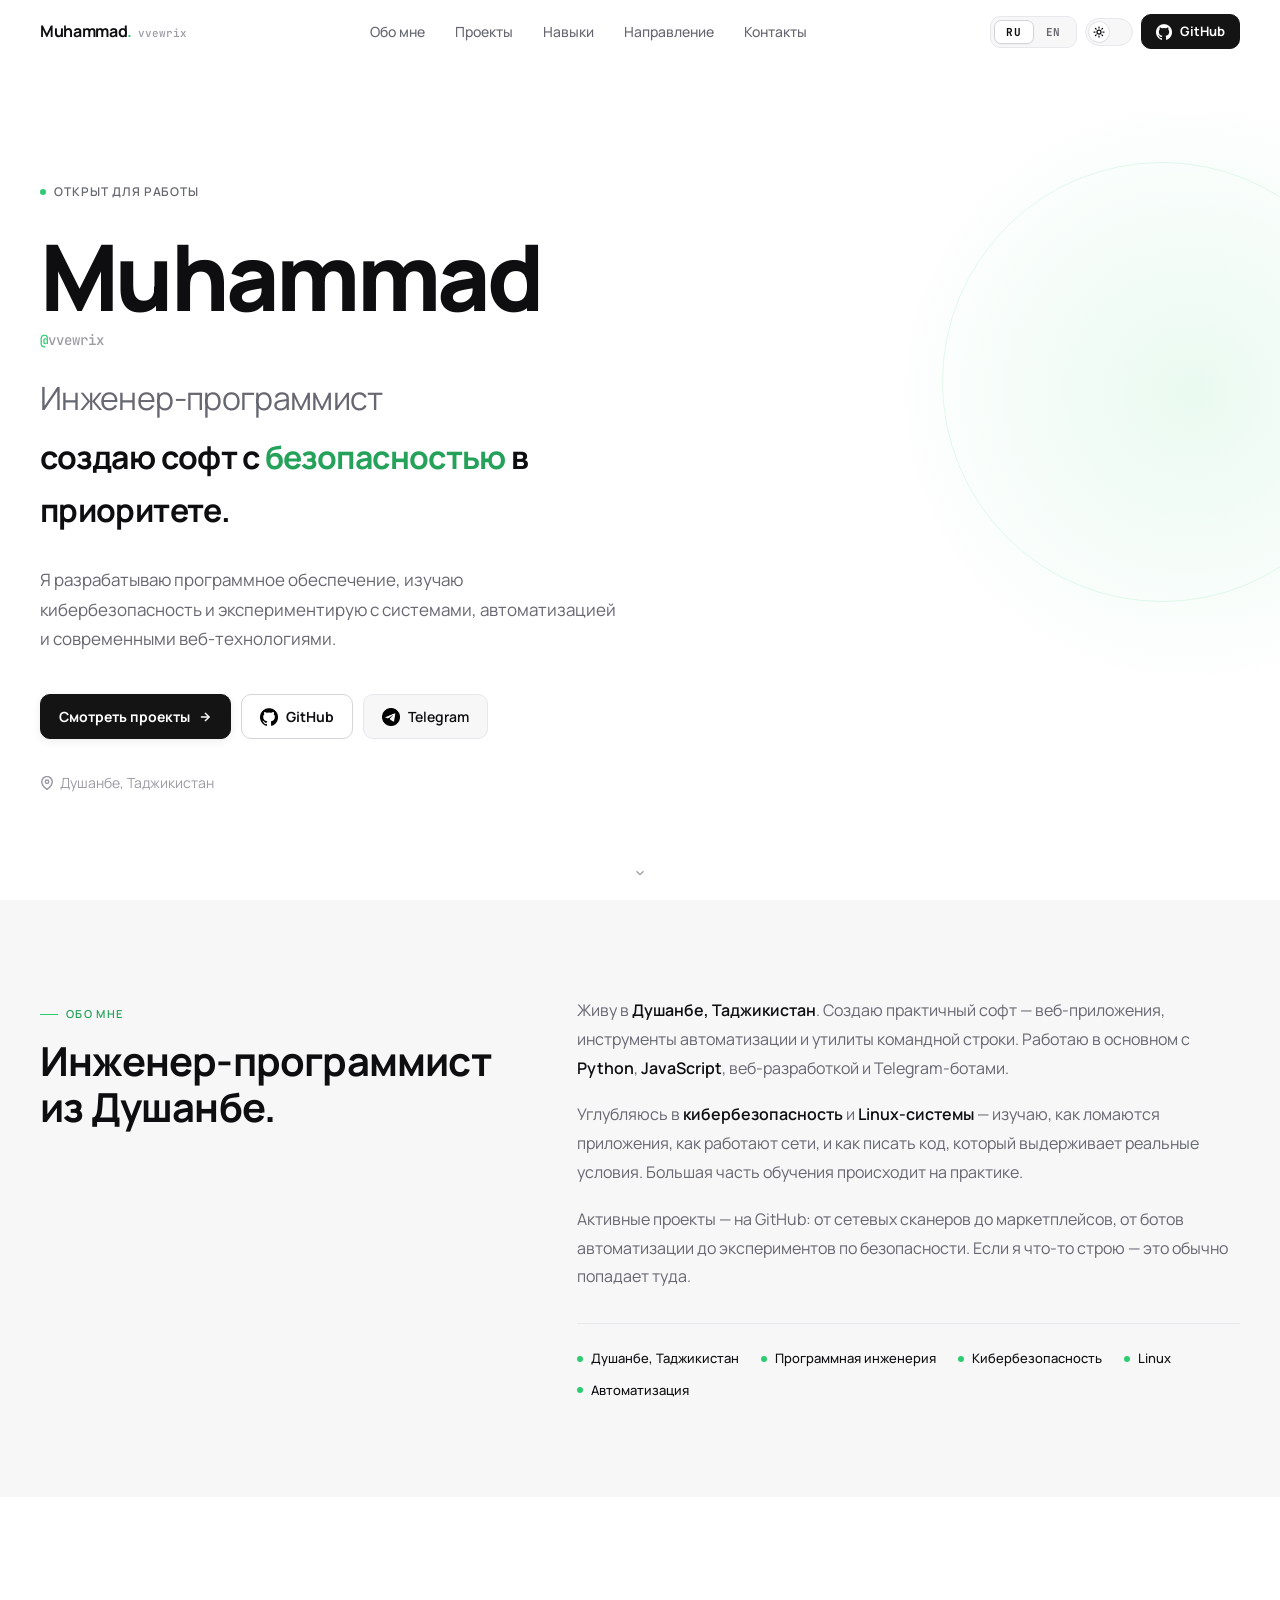
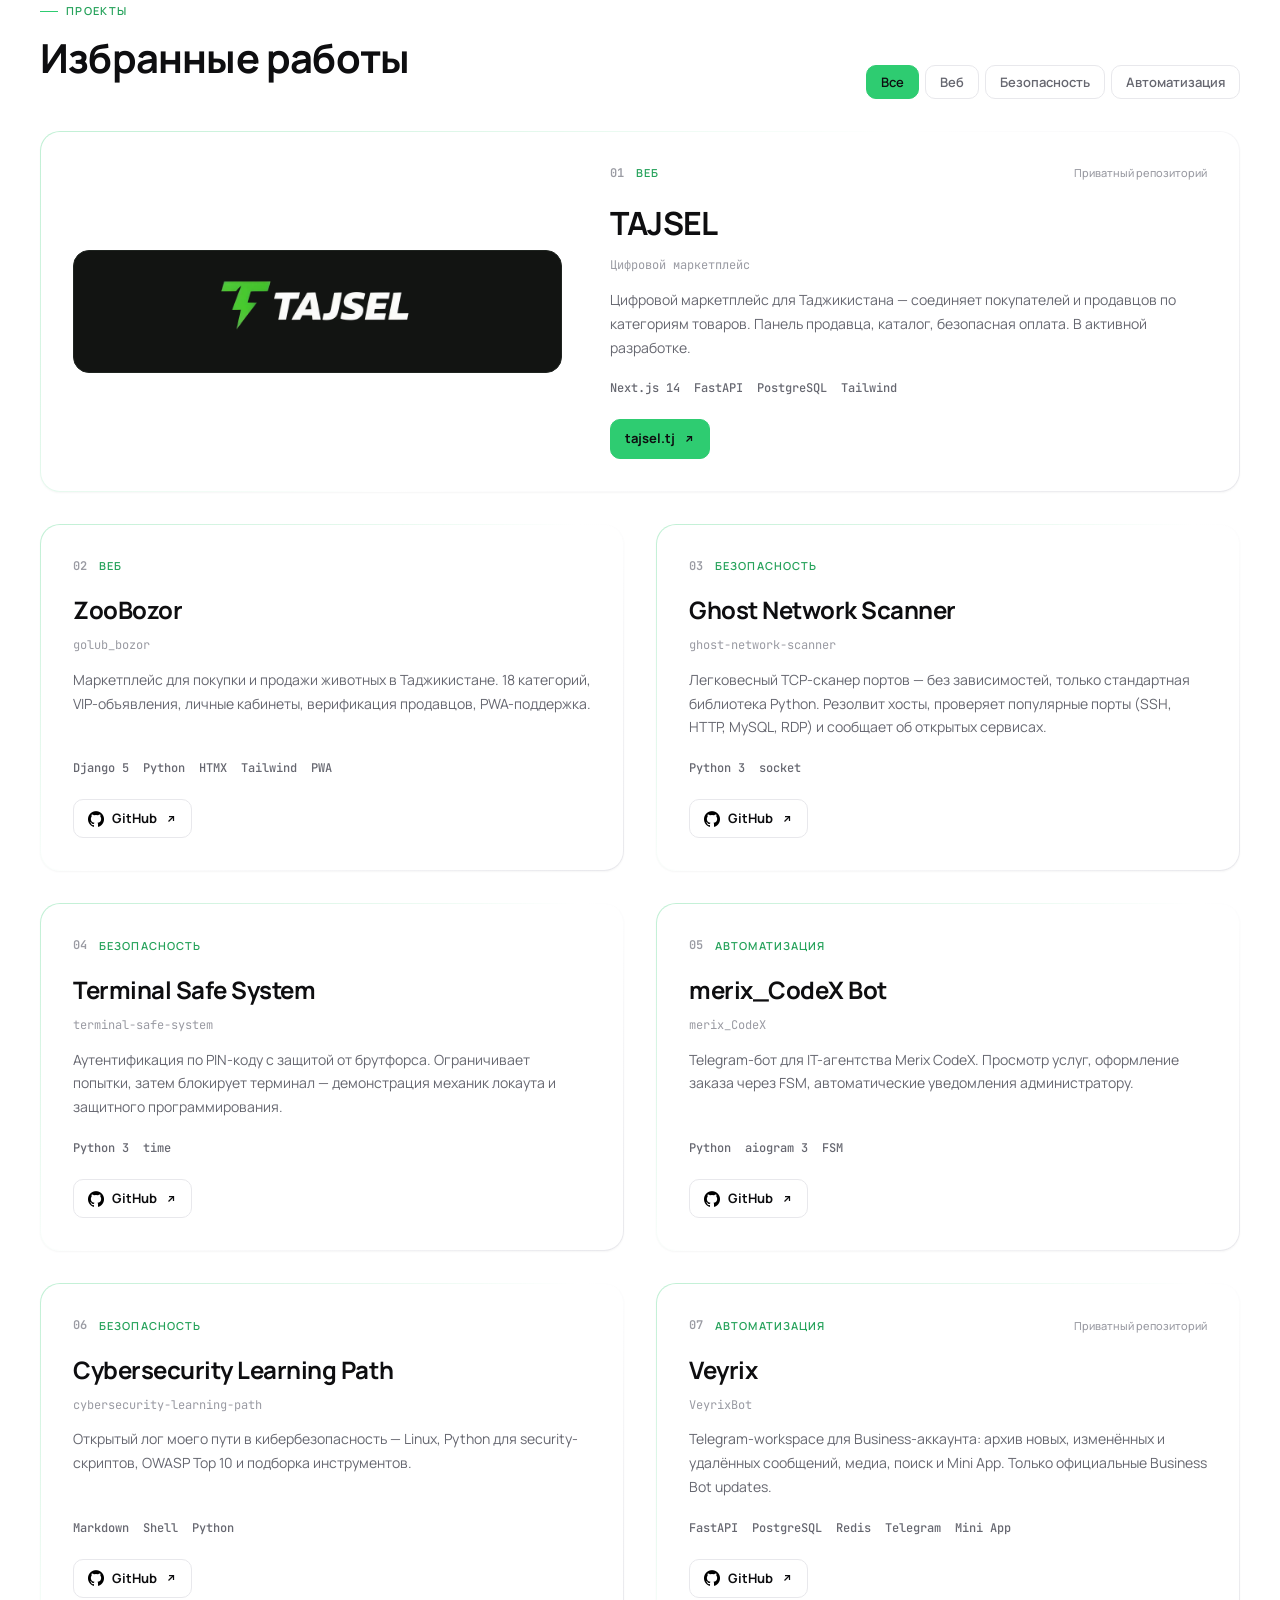
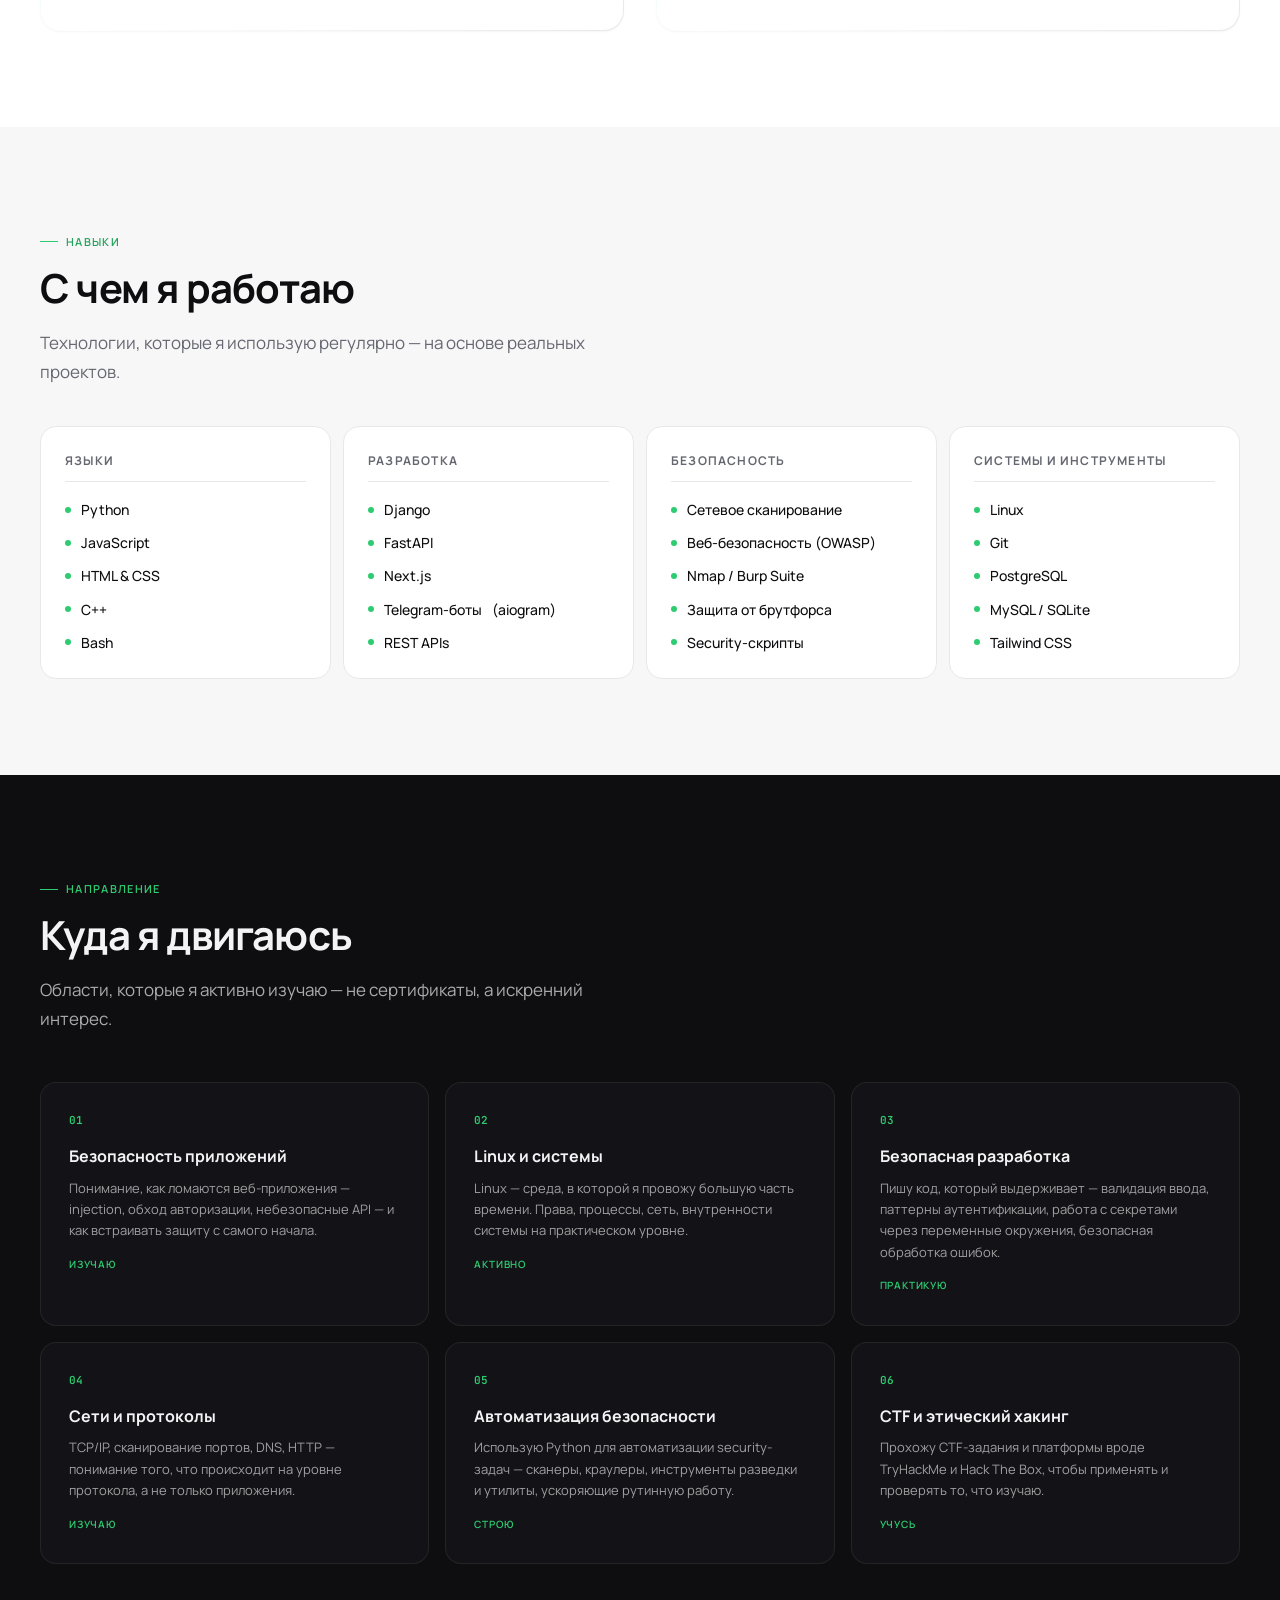
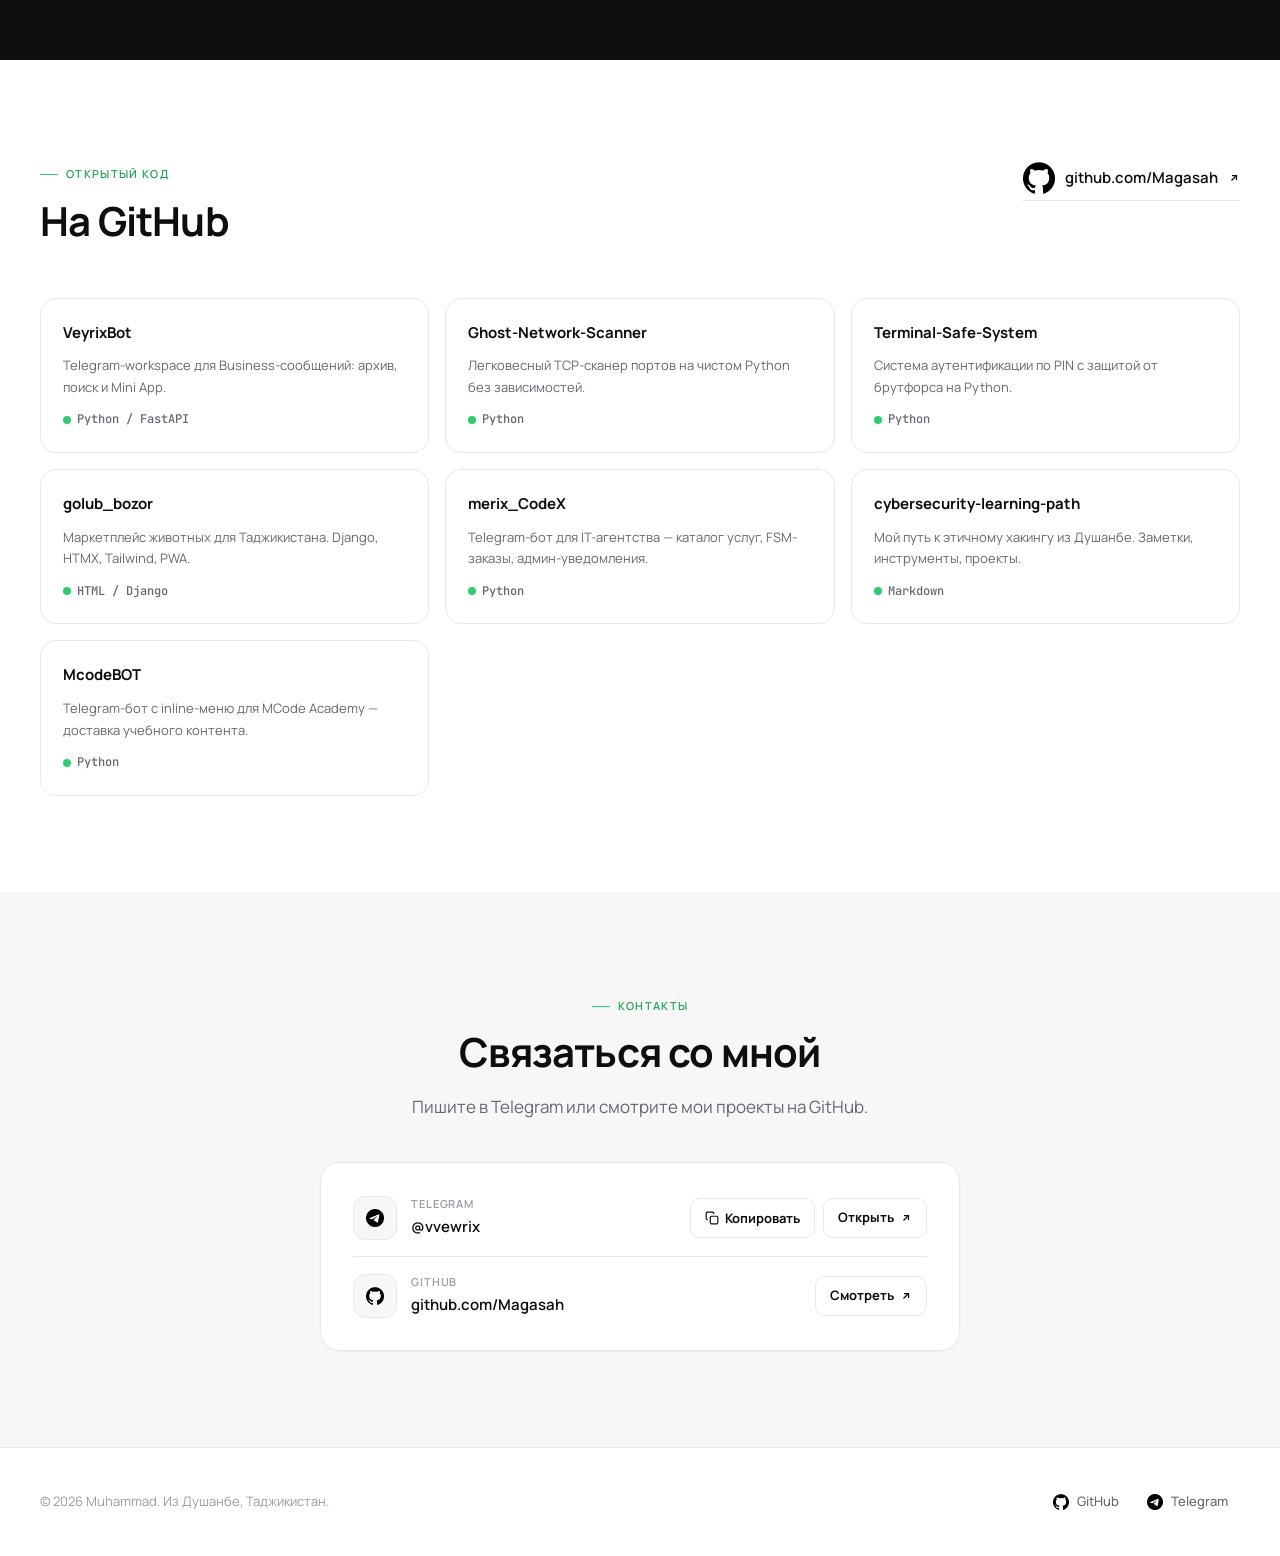
==== commit abfdaee9: "Add VeyrixBot to portfolio projects" ====
--- a/index.html
+++ b/index.html
@@ -1540,6 +1540,33 @@
               </div>
               <div class="project-links">
                 <a href="https://github.com/Magasah/cybersecurity-learning-path" class="project-btn" target="_blank" rel="noopener noreferrer" aria-label="cybersecurity-learning-path on GitHub">
+                  <img class="brand-icon brand-icon--sm" src="webap/github.webp" alt="" width="16" height="16" decoding="async" loading="lazy">
+                  <span>GitHub</span>
+                  <svg class="icon-ext" viewBox="0 0 24 24" fill="none" stroke="currentColor" stroke-width="2.5" aria-hidden="true"><path d="M7 17L17 7"/><path d="M8 7h9v9"/></svg>
+                </a>
+              </div>
+            </div>
+          </article>
+
+          <article class="project-card" data-category="automation" data-tilt>
+            <div class="project-card-inner">
+              <div class="project-kicker">
+                <span class="project-index">07</span>
+                <span class="project-category" data-i18n="catAuto">Автоматизация</span>
+                <span class="project-private" data-i18n="privateRepo">Приватный репозиторий</span>
+              </div>
+              <h3 class="project-name">Veyrix</h3>
+              <p class="project-subtitle">VeyrixBot</p>
+              <p class="project-desc" data-i18n="veyrixDesc">Telegram-workspace для Business-аккаунта: архив новых, изменённых и удалённых сообщений, медиа, поиск и Mini App. Только официальные Business Bot updates.</p>
+              <div class="project-stack">
+                <span class="tech-tag">FastAPI</span>
+                <span class="tech-tag">PostgreSQL</span>
+                <span class="tech-tag">Redis</span>
+                <span class="tech-tag">Telegram</span>
+                <span class="tech-tag">Mini App</span>
+              </div>
+              <div class="project-links">
+                <a href="https://github.com/Magasah/VeyrixBot" class="project-btn" target="_blank" rel="noopener noreferrer" aria-label="VeyrixBot on GitHub">
                   <img class="brand-icon brand-icon--sm" src="webap/github.webp" alt="" width="16" height="16" decoding="async" loading="lazy">
                   <span>GitHub</span>
                   <svg class="icon-ext" viewBox="0 0 24 24" fill="none" stroke="currentColor" stroke-width="2.5" aria-hidden="true"><path d="M7 17L17 7"/><path d="M8 7h9v9"/></svg>
@@ -1668,6 +1695,13 @@
         </div>
 
         <div class="github-repos" data-reveal>
+          <div class="repo-card">
+            <a href="https://github.com/Magasah/VeyrixBot" target="_blank" rel="noopener noreferrer">
+              <div class="repo-name">VeyrixBot</div>
+              <p class="repo-desc" data-i18n="repoVeyrix">Telegram-workspace для Business-сообщений: архив, поиск и Mini App.</p>
+            </a>
+            <div class="repo-lang"><span class="lang-dot"></span>Python / FastAPI</div>
+          </div>
           <div class="repo-card">
             <a href="https://github.com/Magasah/Ghost-Network-Scanner" target="_blank" rel="noopener noreferrer">
               <div class="repo-name">Ghost-Network-Scanner</div>
@@ -1834,6 +1868,7 @@
         terminalDesc: 'Аутентификация по PIN-коду с защитой от брутфорса. Ограничивает попытки, затем блокирует терминал — демонстрация механик локаута и защитного программирования.',
         merixDesc: 'Telegram-бот для IT-агентства Merix CodeX. Просмотр услуг, оформление заказа через FSM, автоматические уведомления администратору.',
         learnDesc: 'Открытый лог моего пути в кибербезопасность — Linux, Python для security-скриптов, OWASP Top 10 и подборка инструментов.',
+        veyrixDesc: 'Telegram-workspace для Business-аккаунта: архив новых, изменённых и удалённых сообщений, медиа, поиск и Mini App. Только официальные Business Bot updates.',
         skillsLabel: 'Навыки',
         skillsTitle: 'С чем я работаю',
         skillsSub: 'Технологии, которые я использую регулярно — на основе реальных проектов.',
@@ -1874,6 +1909,7 @@
         repoMerix: 'Telegram-бот для IT-агентства — каталог услуг, FSM-заказы, админ-уведомления.',
         repoLearn: 'Мой путь к этичному хакингу из Душанбе. Заметки, инструменты, проекты.',
         repoMcode: 'Telegram-бот с inline-меню для MCode Academy — доставка учебного контента.',
+        repoVeyrix: 'Telegram-workspace для Business-сообщений: архив, поиск и Mini App.',
         contactLabel: 'Контакты',
         contactTitle: 'Связаться со мной',
         contactSub: 'Пишите в Telegram или смотрите мои проекты на GitHub.',
@@ -1933,6 +1969,7 @@
         terminalDesc: 'PIN-code authentication with brute-force protection. Limits attempts, then locks the terminal — a demonstration of lockout mechanics and defensive programming.',
         merixDesc: 'Telegram bot for the Merix CodeX IT agency. Handles service browsing, order placement via a finite state machine, and automatic admin notifications.',
         learnDesc: 'A public log of my journey into cybersecurity — Linux command line, Python for security scripting, OWASP Top 10, and a curated reference of tools.',
+        veyrixDesc: 'Telegram workspace for a Business account: archive of new, edited, and deleted messages, media, search, and a Mini App. Uses official Business Bot updates only.',
         skillsLabel: 'Skills',
         skillsTitle: 'What I work with',
         skillsSub: 'Technologies I use regularly, based on my actual projects and work.',
@@ -1973,6 +2010,7 @@
         repoMerix: 'Telegram bot for an IT agency — service catalog, FSM order flow, admin alerts.',
         repoLearn: 'My journey to become an ethical hacker from Dushanbe. Notes, tools, projects.',
         repoMcode: 'Telegram bot with inline menus for MCode Academy — educational content delivery.',
+        repoVeyrix: 'Telegram workspace for Business messages: archive, search, and Mini App.',
         contactLabel: 'Contact',
         contactTitle: 'Get in touch',
         contactSub: 'Feel free to reach out on Telegram or check out my work on GitHub.',
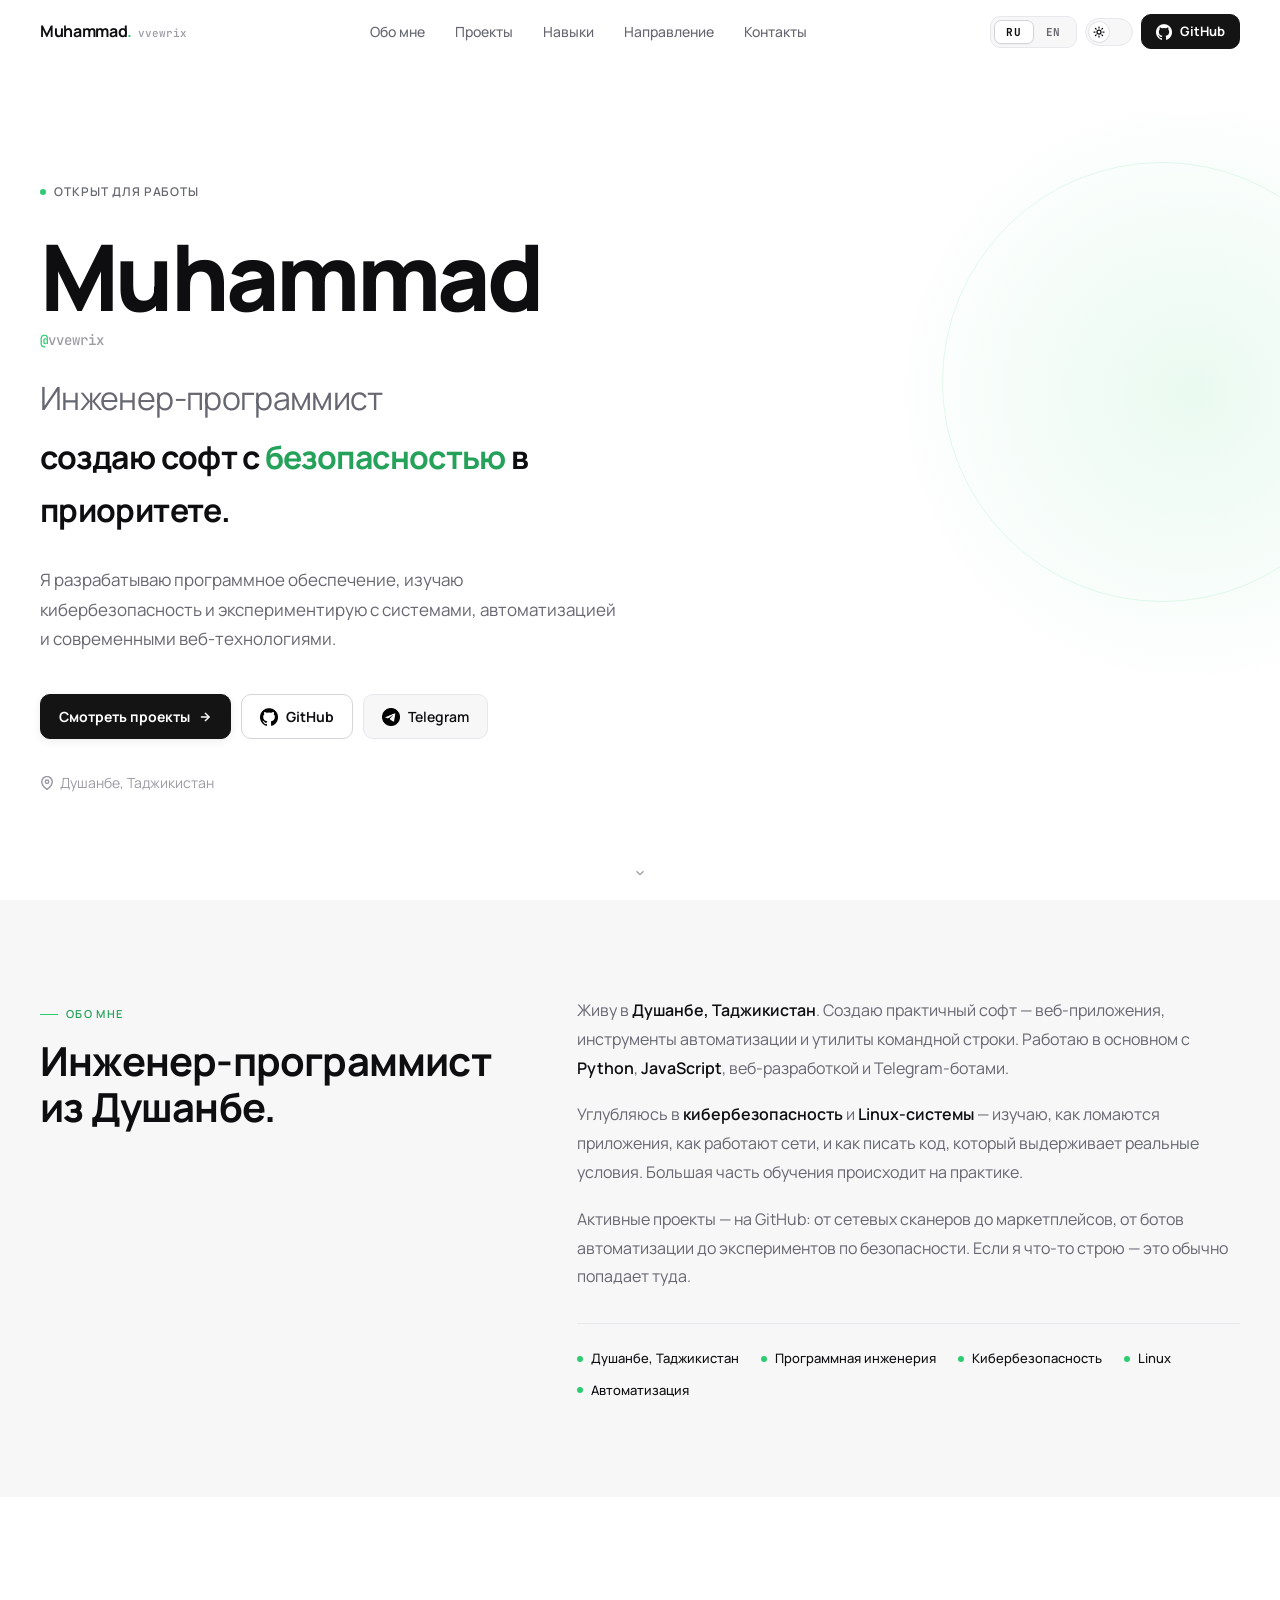
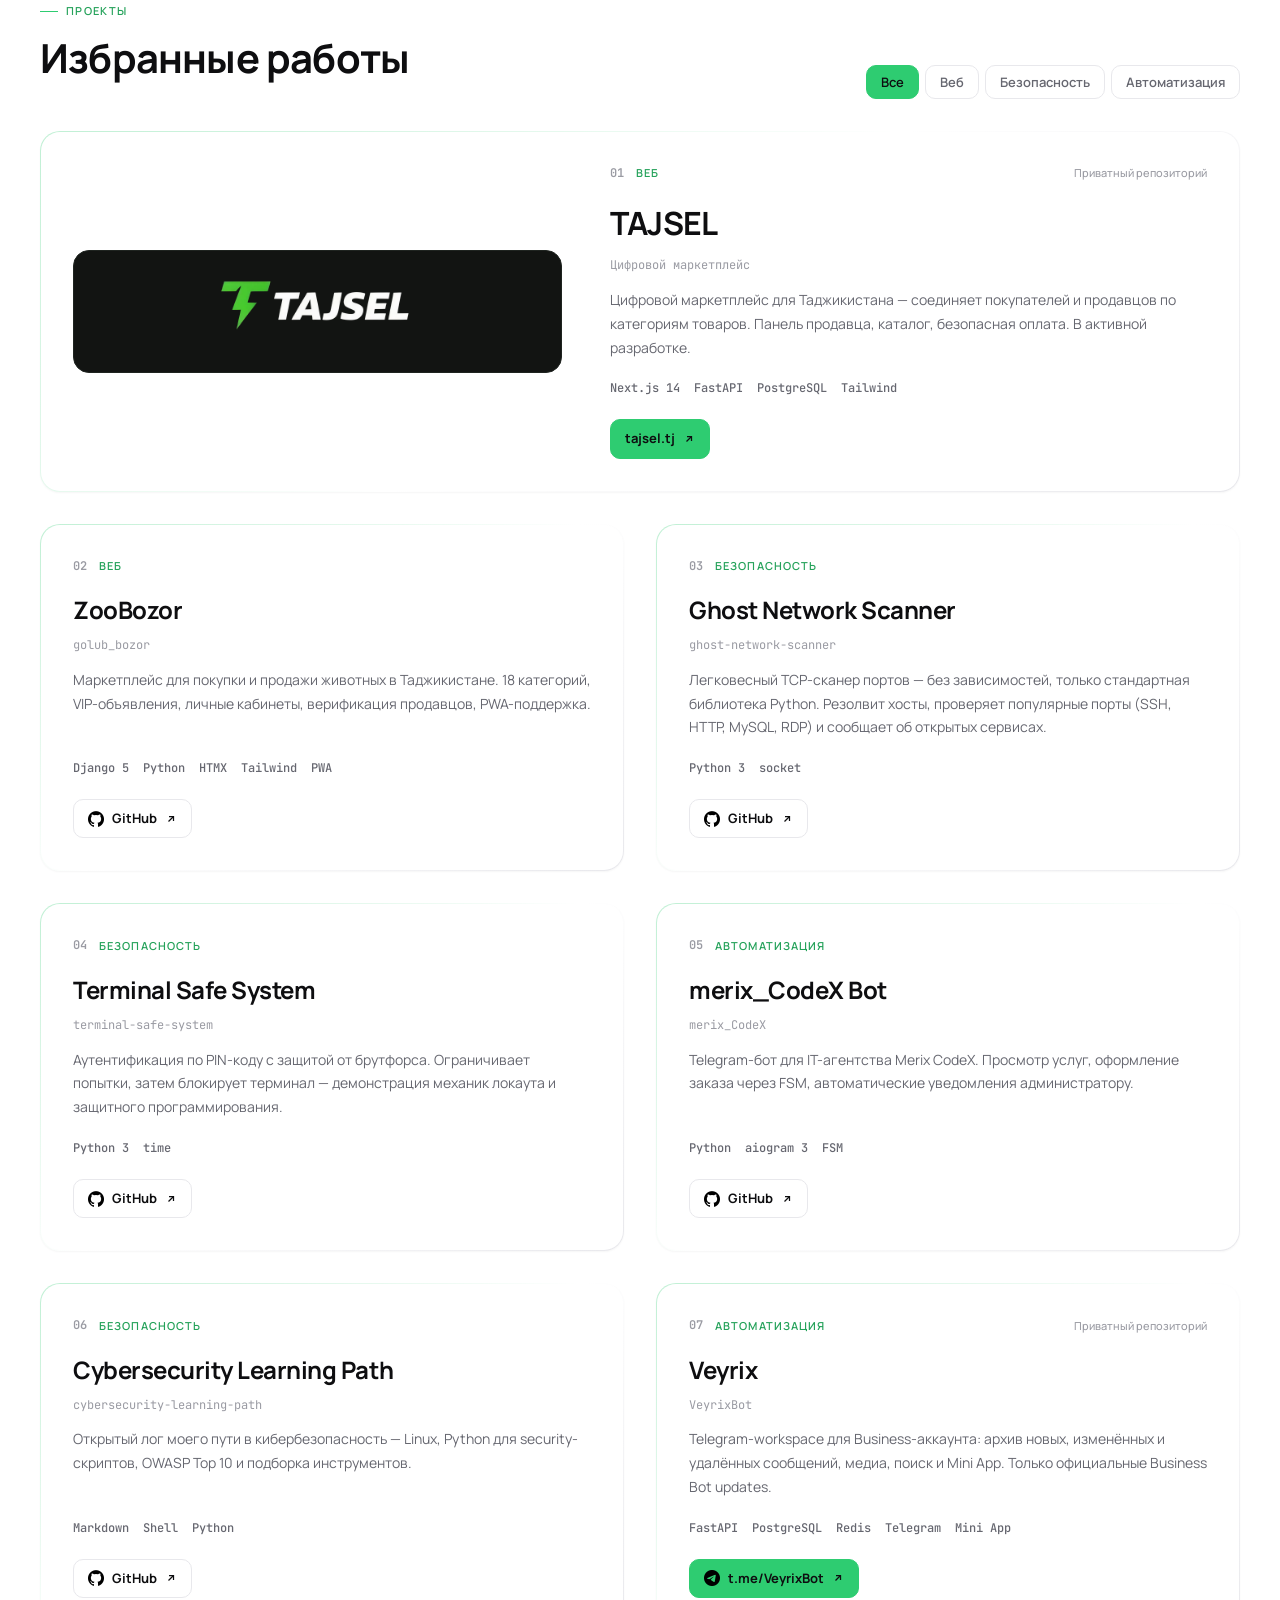
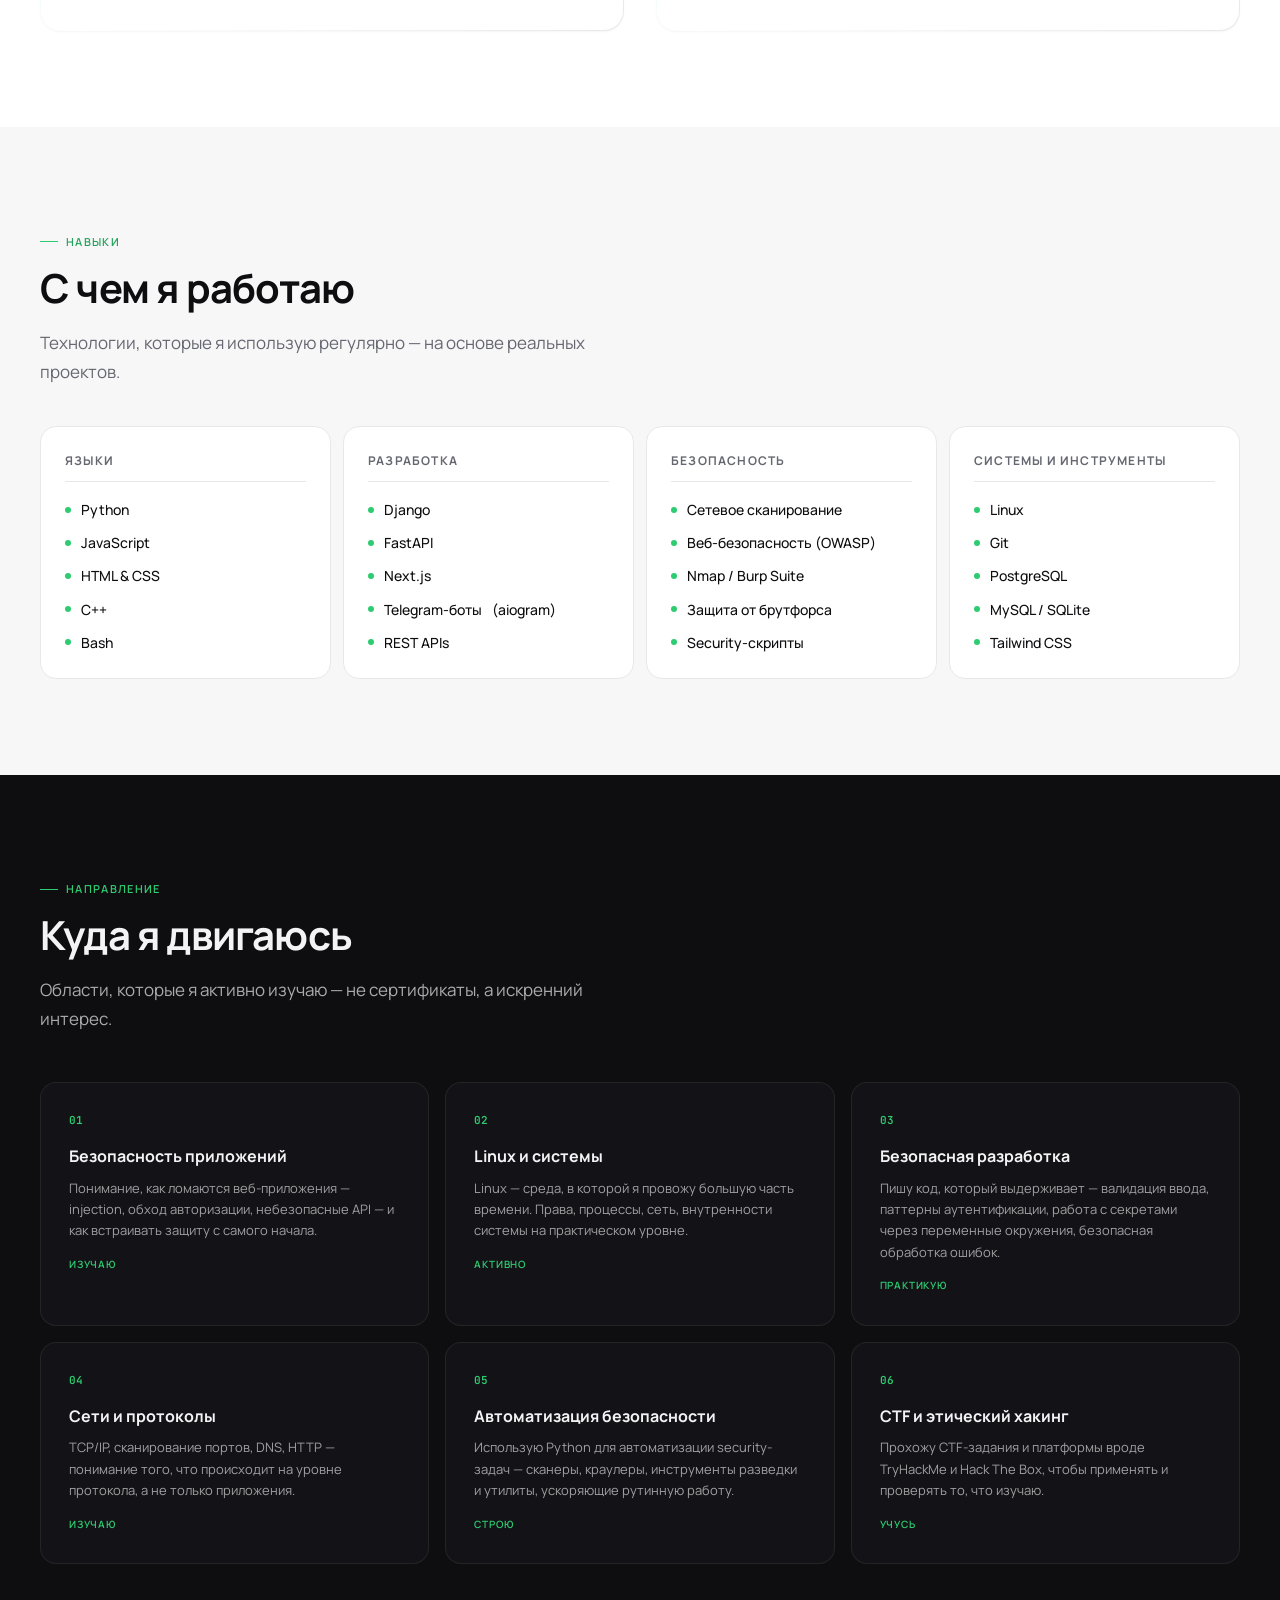
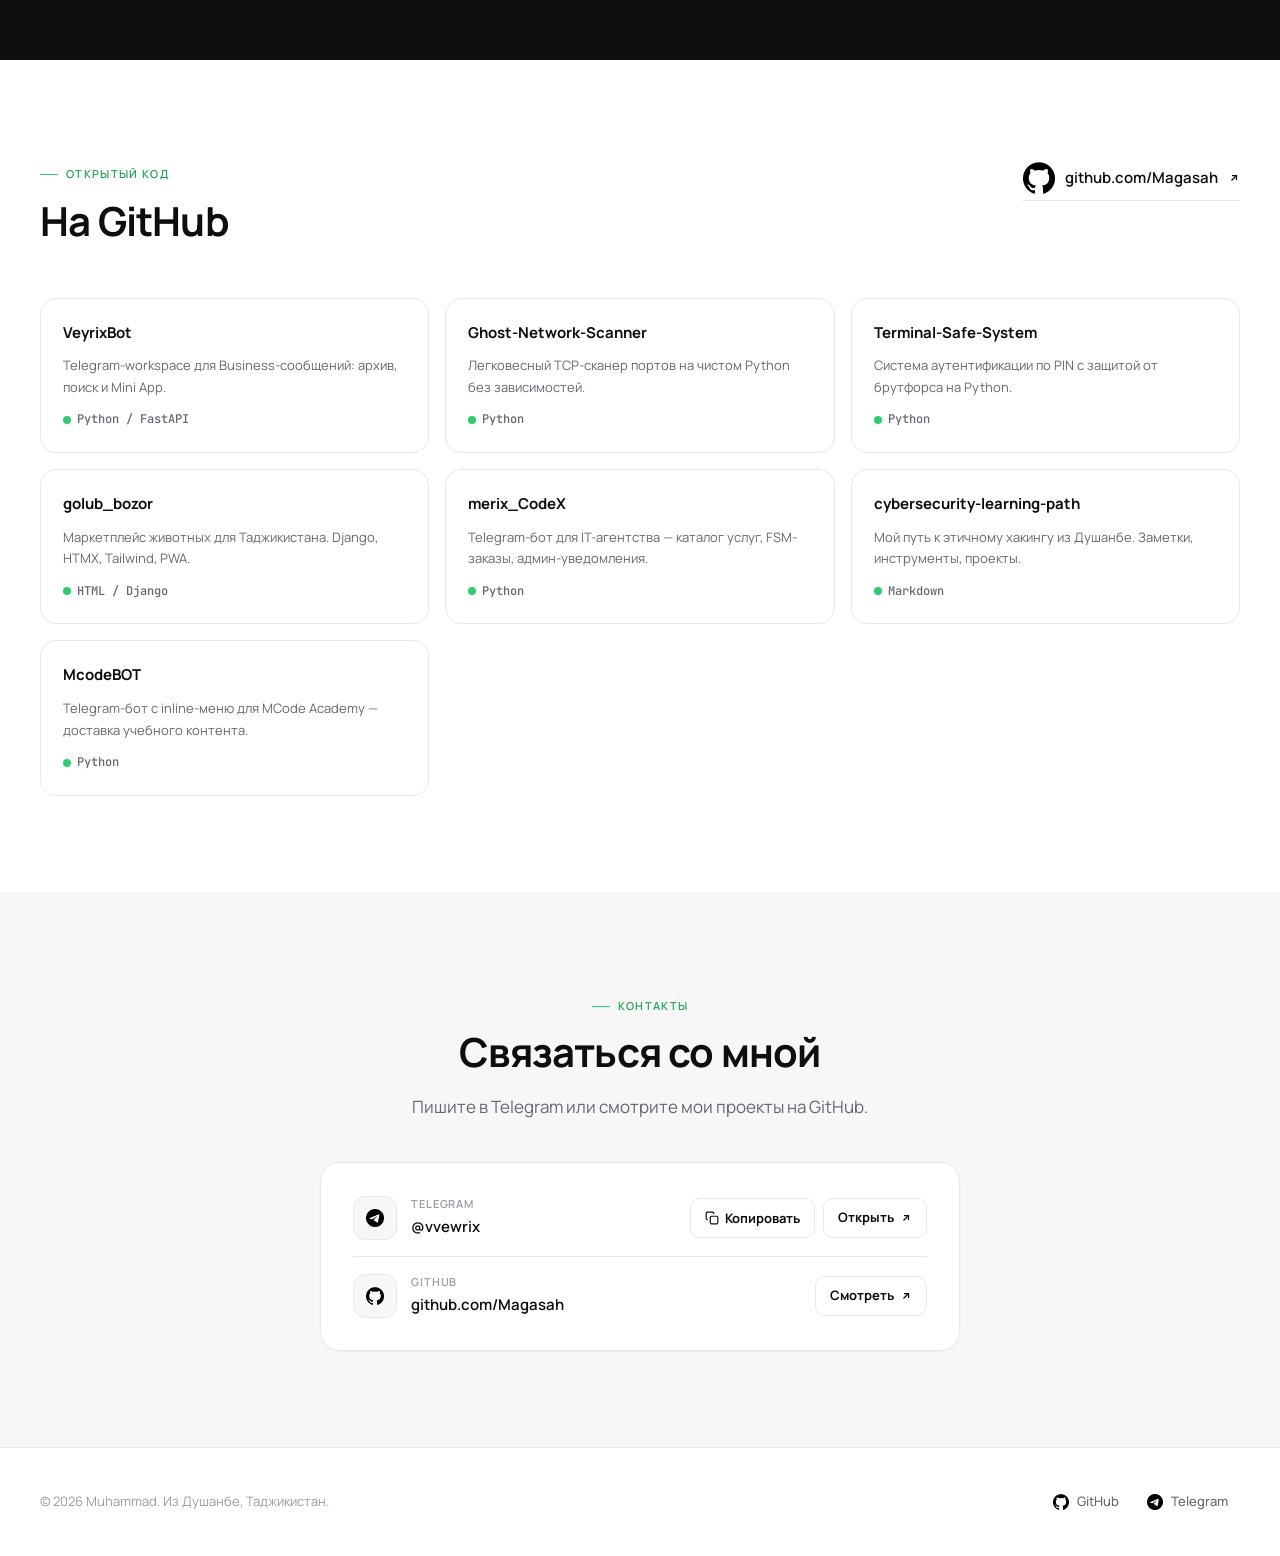
==== commit 67f7e58d: "Point Veyrix project button to Telegram bot" ====
--- a/index.html
+++ b/index.html
@@ -1566,9 +1566,9 @@
                 <span class="tech-tag">Mini App</span>
               </div>
               <div class="project-links">
-                <a href="https://github.com/Magasah/VeyrixBot" class="project-btn" target="_blank" rel="noopener noreferrer" aria-label="VeyrixBot on GitHub">
-                  <img class="brand-icon brand-icon--sm" src="webap/github.webp" alt="" width="16" height="16" decoding="async" loading="lazy">
-                  <span>GitHub</span>
+                <a href="https://t.me/VeyrixBot" class="project-btn live" target="_blank" rel="noopener noreferrer" aria-label="t.me/VeyrixBot (откроется в новой вкладке)">
+                  <img class="brand-icon brand-icon--sm" src="webap/telegram.webp" alt="" width="16" height="16" decoding="async" loading="lazy">
+                  <span>t.me/VeyrixBot</span>
                   <svg class="icon-ext" viewBox="0 0 24 24" fill="none" stroke="currentColor" stroke-width="2.5" aria-hidden="true"><path d="M7 17L17 7"/><path d="M8 7h9v9"/></svg>
                 </a>
               </div>
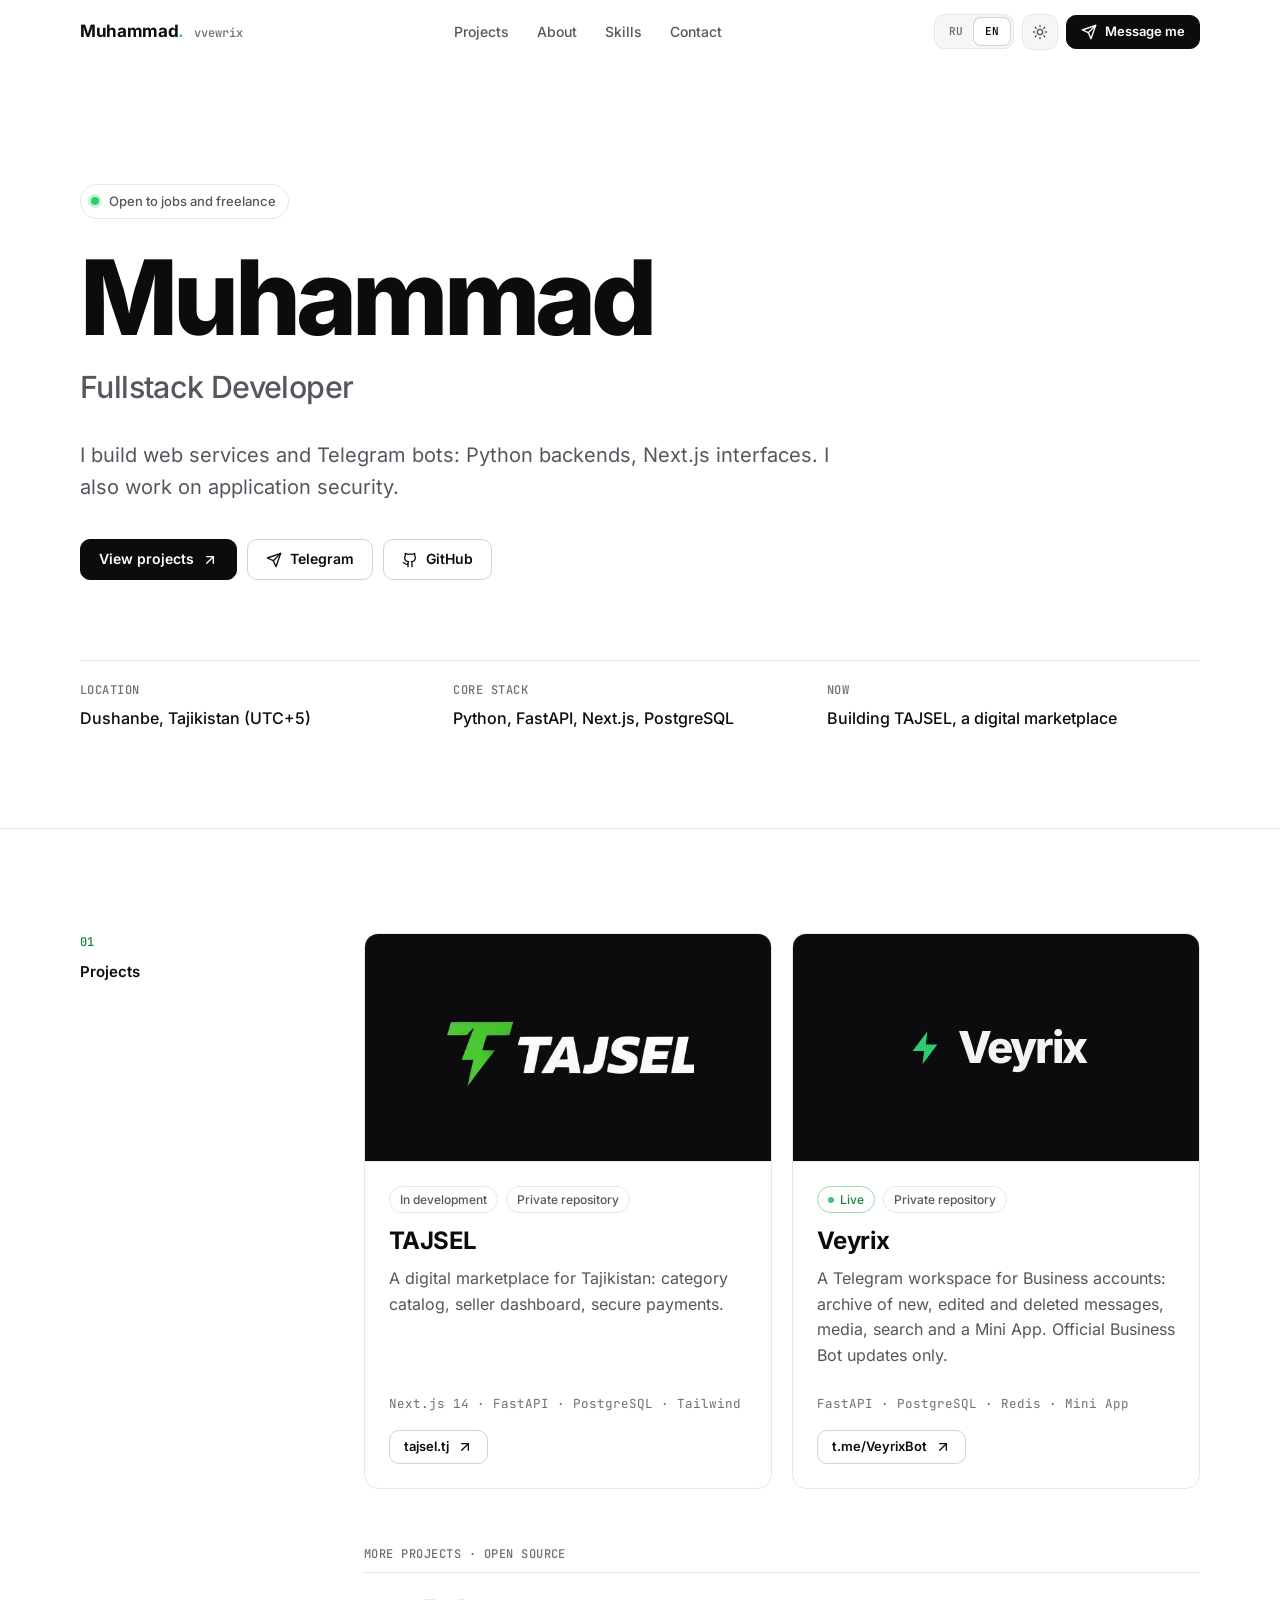
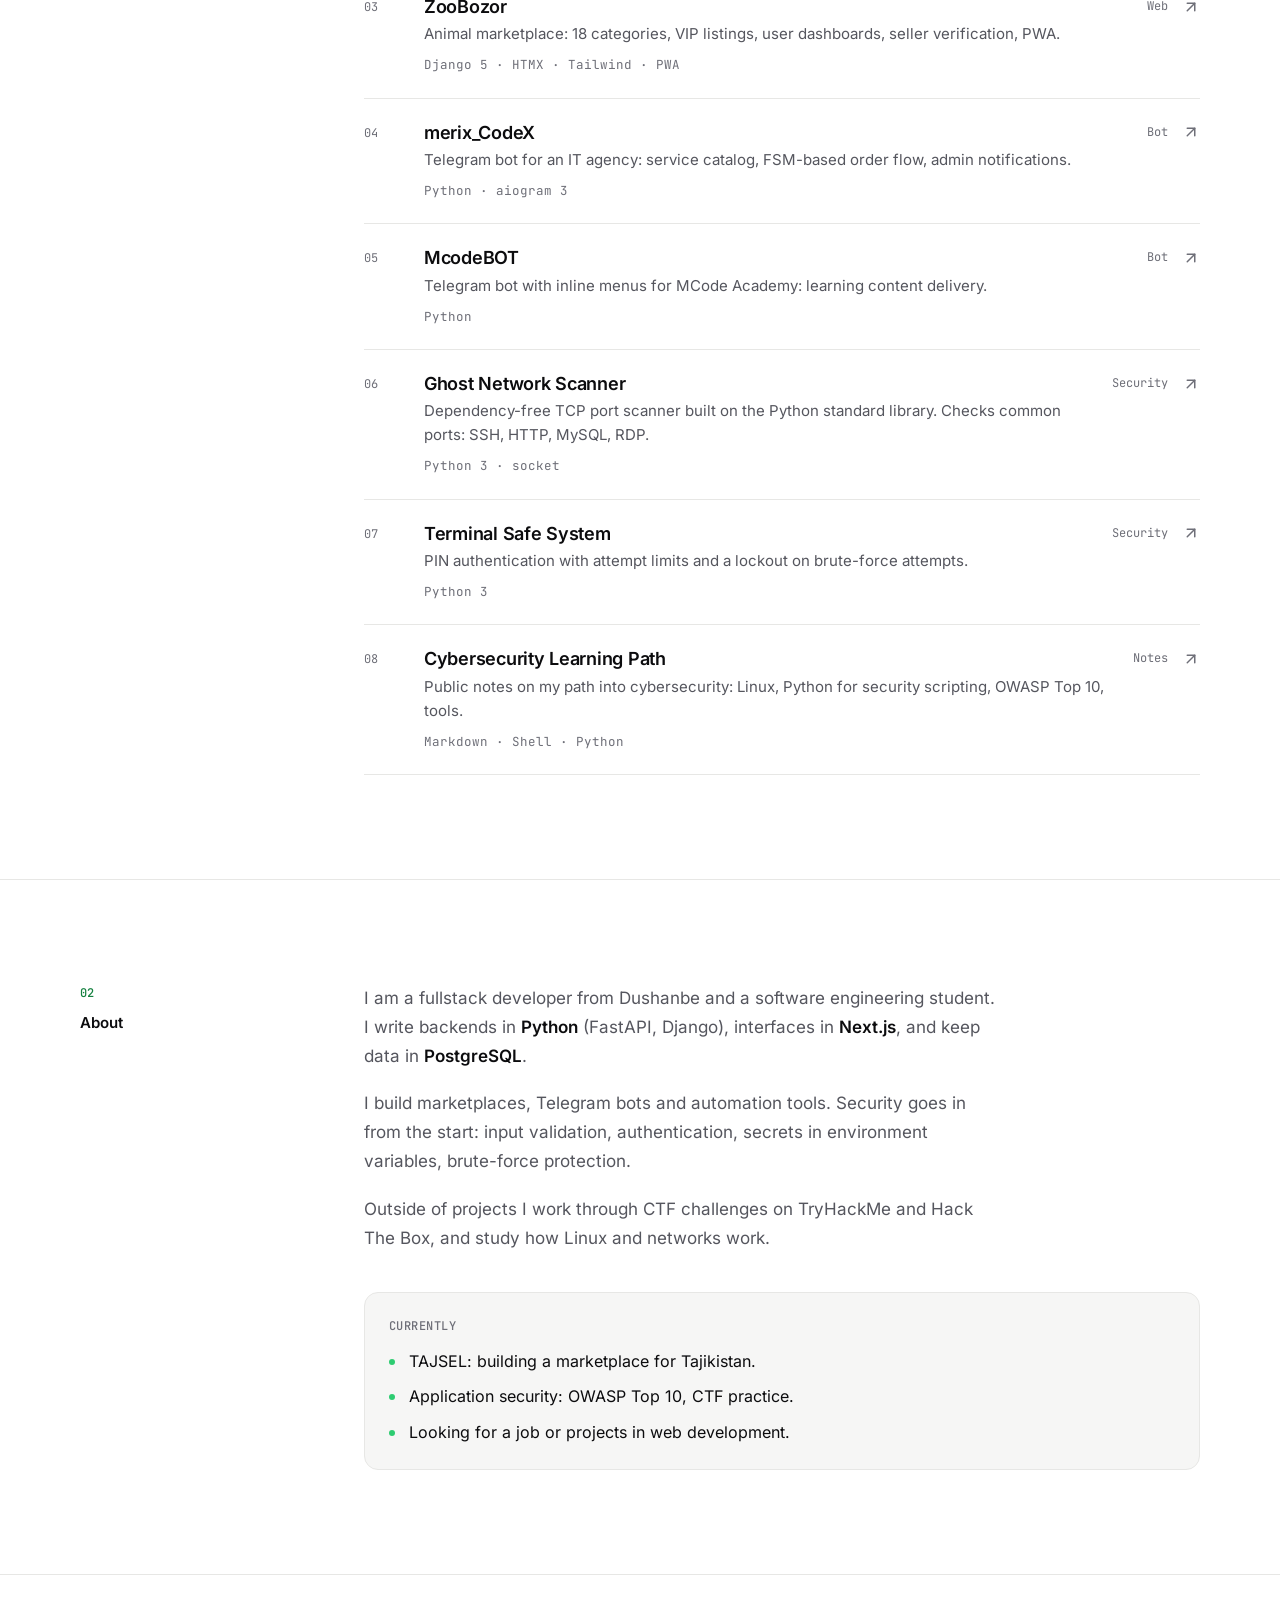
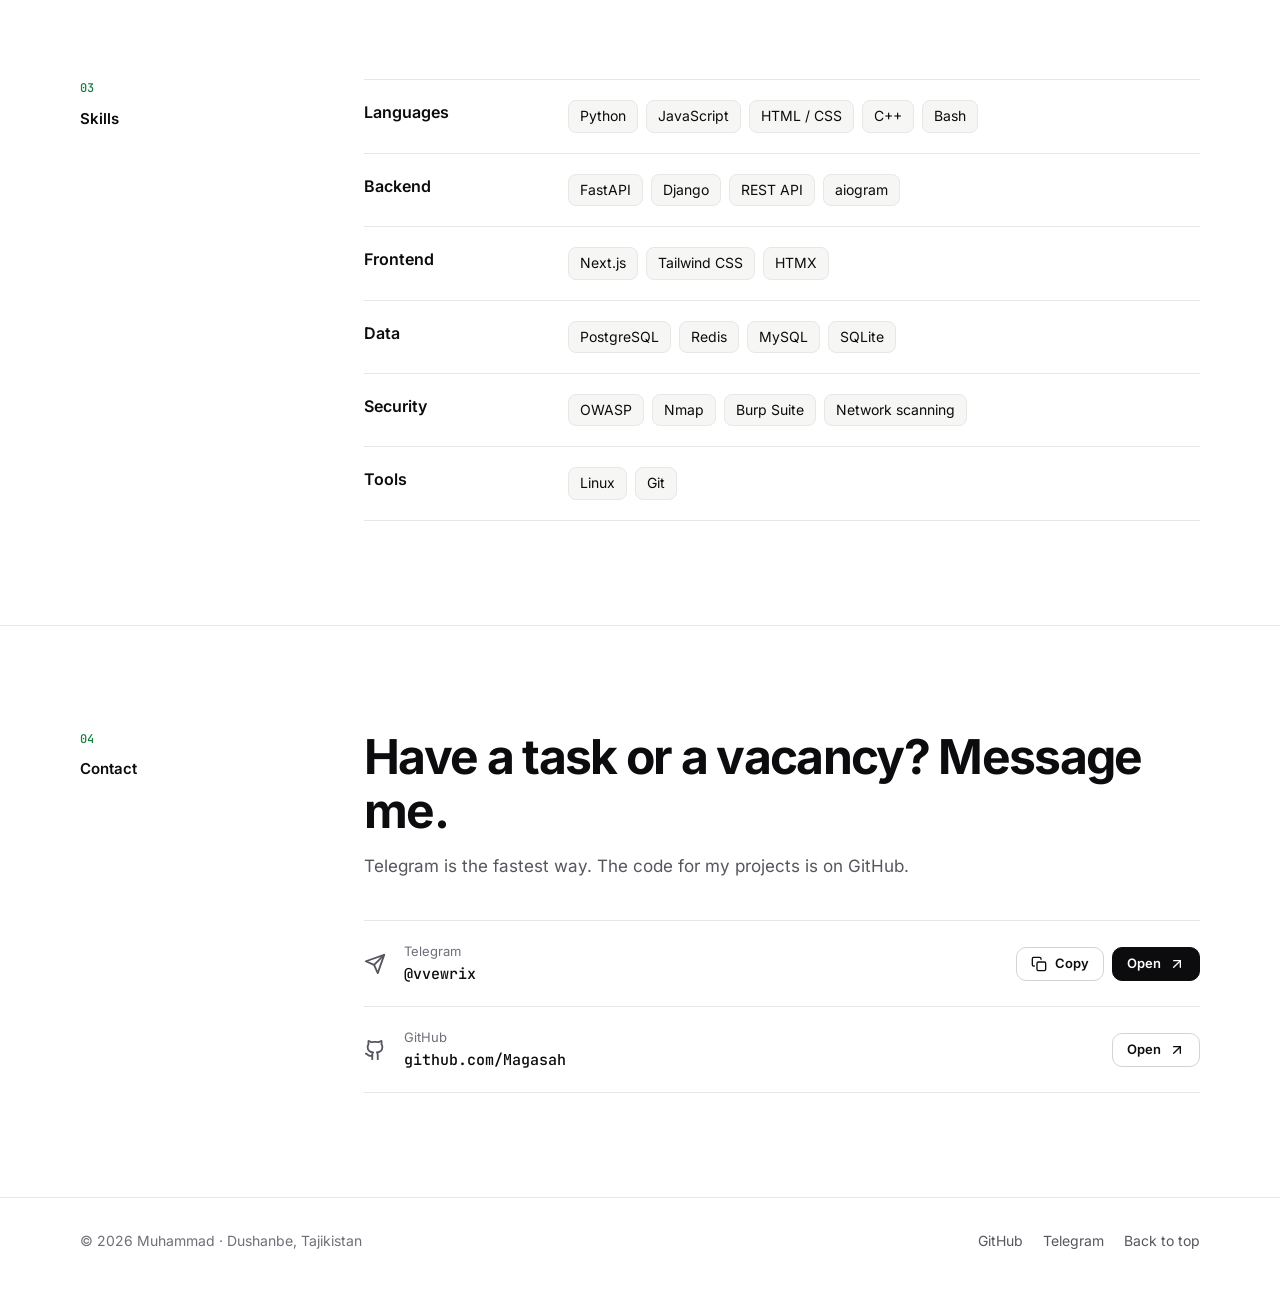
==== commit 8d809385: "Redesign portfolio: restructure assets, rewrite copy, add SEO and security headers - Split markup, s" ====
--- a/index.html
+++ b/index.html
@@ -2,2269 +2,430 @@
 <html lang="ru" data-theme="light">
 <head>
   <meta charset="UTF-8">
-  <meta name="viewport" content="width=device-width, initial-scale=1.0, viewport-fit=cover">
-  <meta http-equiv="X-UA-Compatible" content="IE=edge">
+  <meta name="viewport" content="width=device-width, initial-scale=1, viewport-fit=cover">
+  <title>Muhammad — Fullstack-разработчик, Душанбе</title>
+  <meta name="description" content="Muhammad (vvewrix), fullstack-разработчик из Душанбе. Python, FastAPI, Next.js, PostgreSQL, Telegram-боты и безопасность приложений. Проекты и контакты.">
+  <meta name="author" content="Muhammad">
+  <meta name="robots" content="index, follow, max-image-preview:large">
+  <link rel="canonical" href="https://portfolio.spartanecsparta91.workers.dev/">
+
   <meta name="theme-color" content="#ffffff" media="(prefers-color-scheme: light)">
-  <meta name="theme-color" content="#0e0e10" media="(prefers-color-scheme: dark)">
-
-  <!-- SEO -->
-  <title>Muhammad — Software Engineer & Cybersecurity</title>
-  <meta name="description" content="Personal portfolio of Muhammad from Dushanbe, Tajikistan, focused on software engineering, cybersecurity, Linux and automation.">
-  <meta name="author" content="Muhammad">
-  <meta name="robots" content="index, follow">
-  <link rel="canonical" href="https://magasah.github.io/portfolio/">
-
-  <!-- Open Graph -->
+  <meta name="theme-color" content="#0b0b0d" media="(prefers-color-scheme: dark)">
+
   <meta property="og:type" content="website">
-  <meta property="og:url" content="https://magasah.github.io/portfolio/">
+  <meta property="og:url" content="https://portfolio.spartanecsparta91.workers.dev/">
   <meta property="og:site_name" content="Muhammad">
   <meta property="og:locale" content="ru_RU">
   <meta property="og:locale:alternate" content="en_US">
-  <meta property="og:title" content="Muhammad — Software Engineer & Cybersecurity">
-  <meta property="og:description" content="Personal portfolio of Muhammad from Dushanbe, Tajikistan, focused on software engineering, cybersecurity, Linux and automation.">
-  <meta property="og:image" content="https://magasah.dev/og.png">
-  <meta property="og:image:alt" content="Muhammad — Software Engineer & Cybersecurity">
-
-  <!-- Twitter -->
-  <meta name="twitter:card" content="summary">
-  <meta name="twitter:title" content="Muhammad — Software Engineer & Cybersecurity">
-  <meta name="twitter:description" content="Personal portfolio of Muhammad from Dushanbe, Tajikistan, focused on software engineering, cybersecurity, Linux and automation.">
-  <meta name="twitter:image" content="https://magasah.dev/og.png">
-
-  <!-- Theme/lang bootstrap — MUST run before body renders to prevent flash -->
-  <script>
-    (function() {
-      try {
-        var savedTheme = localStorage.getItem('theme');
-        var systemDark = window.matchMedia('(prefers-color-scheme: dark)').matches;
-        var theme = savedTheme || (systemDark ? 'dark' : 'light');
-        document.documentElement.setAttribute('data-theme', theme);
-
-        var savedLang = localStorage.getItem('lang') || 'ru';
-        document.documentElement.setAttribute('lang', savedLang);
-      } catch (e) {}
-    })();
+  <meta property="og:title" content="Muhammad — Fullstack-разработчик, Душанбе">
+  <meta property="og:description" content="Python, FastAPI, Next.js, PostgreSQL, Telegram-боты и безопасность приложений.">
+  <meta property="og:image" content="https://portfolio.spartanecsparta91.workers.dev/assets/img/og.png">
+  <meta property="og:image:width" content="1200">
+  <meta property="og:image:height" content="630">
+  <meta property="og:image:alt" content="Muhammad — Fullstack-разработчик">
+  <meta name="twitter:card" content="summary_large_image">
+  <meta name="twitter:title" content="Muhammad — Fullstack-разработчик, Душанбе">
+  <meta name="twitter:description" content="Python, FastAPI, Next.js, PostgreSQL, Telegram-боты и безопасность приложений.">
+  <meta name="twitter:image" content="https://portfolio.spartanecsparta91.workers.dev/assets/img/og.png">
+
+  <link rel="icon" href="assets/img/icon.svg" type="image/svg+xml">
+  <link rel="apple-touch-icon" href="assets/img/apple-touch-icon.png">
+
+  <script src="assets/js/init.js"></script>
+
+  <link rel="preload" href="assets/fonts/inter-latin-wght-normal.woff2" as="font" type="font/woff2" crossorigin>
+  <link rel="preload" href="assets/fonts/inter-cyrillic-wght-normal.woff2" as="font" type="font/woff2" crossorigin>
+  <link rel="stylesheet" href="assets/css/style.css">
+
+  <script type="application/ld+json">
+  {
+    "@context": "https://schema.org",
+    "@type": "Person",
+    "name": "Muhammad",
+    "alternateName": "vvewrix",
+    "jobTitle": "Fullstack Developer",
+    "url": "https://portfolio.spartanecsparta91.workers.dev/",
+    "image": "https://portfolio.spartanecsparta91.workers.dev/assets/img/og.png",
+    "sameAs": ["https://github.com/Magasah", "https://t.me/vvewrix"],
+    "address": { "@type": "PostalAddress", "addressLocality": "Dushanbe", "addressCountry": "TJ" },
+    "knowsAbout": ["Python", "FastAPI", "Django", "Next.js", "PostgreSQL", "Telegram Bot API", "Application security"]
+  }
   </script>
-
-  <!-- Fonts: system stack first; Manrope/Mono enhance when they arrive -->
-  <link rel="preconnect" href="https://fonts.googleapis.com">
-  <link rel="preconnect" href="https://fonts.gstatic.com" crossorigin>
-  <link rel="stylesheet" href="https://fonts.googleapis.com/css2?family=Manrope:wght@400;500;600;700;800&family=JetBrains+Mono:wght@400;600&display=swap" media="print" onload="this.onload=null;this.media='all'">
-  <noscript>
-    <link rel="stylesheet" href="https://fonts.googleapis.com/css2?family=Manrope:wght@400;500;600;700;800&family=JetBrains+Mono:wght@400;600&display=swap">
-    <style>[data-reveal] { opacity: 1 !important; transform: none !important; }</style>
-  </noscript>
-
-  <style>
-    /* ═══════════════════════════════════════════════
-       RESET & TOKENS
-    ═══════════════════════════════════════════════ */
-    *, *::before, *::after { box-sizing: border-box; margin: 0; padding: 0; }
-
-    :root {
-      --bg:          #ffffff;
-      --bg-alt:      #f7f7f8;
-      --bg-elev:     #ffffff;
-      --text:        #0e0e10;
-      --text-muted:  #666770;
-      --text-light:  #9a9ba3;
-      --accent:      #2ECC71;
-      --accent-dark: #25a25a;
-      --accent-soft: rgba(46, 204, 113, 0.10);
-      --accent-ring: rgba(46, 204, 113, 0.25);
-      --border:      #e8e8ec;
-      --border-strong: #d4d4dc;
-      --shadow-sm:   0 1px 2px rgba(0,0,0,0.04);
-      --shadow-md:   0 8px 24px rgba(0,0,0,0.06);
-      --scrim:       rgba(255,255,255,0.85);
-      --pad:         max(clamp(16px, 4vw, 32px), env(safe-area-inset-left, 0px), env(safe-area-inset-right, 0px));
-
-      --font-sans:   Manrope, system-ui, -apple-system, 'Segoe UI', sans-serif;
-      --font-mono:   'JetBrains Mono', ui-monospace, 'SF Mono', Menlo, Consolas, monospace;
-      --nav-h:       64px;
-      --max-w:       1200px;
-      --r:           10px;
-      --tr:          180ms cubic-bezier(0.4, 0, 0.2, 1);
-    }
-
-    [data-theme="dark"] {
-      --bg:          #0e0e10;
-      --bg-alt:      #141418;
-      --bg-elev:     #17171b;
-      --text:        #f3f3f5;
-      --text-muted:  #a0a1ac;
-      --text-light:  #6a6b74;
-      --accent:      #34d879;
-      --accent-dark: #2ECC71;
-      --accent-soft: rgba(52, 216, 121, 0.10);
-      --accent-ring: rgba(52, 216, 121, 0.28);
-      --border:      #24252b;
-      --border-strong: #33343c;
-      --shadow-sm:   0 1px 2px rgba(0,0,0,0.3);
-      --shadow-md:   0 8px 24px rgba(0,0,0,0.35);
-      --scrim:       rgba(14,14,16,0.85);
-    }
-
-    @media (prefers-reduced-motion: reduce) {
-      html { scroll-behavior: auto; }
-      *, *::before, *::after {
-        animation-duration: 0.01ms !important;
-        animation-iteration-count: 1 !important;
-        transition-duration: 0.01ms !important;
-      }
-    }
-
-    html {
-      scroll-behavior: smooth;
-      font-size: 16px;
-      -webkit-text-size-adjust: 100%;
-      width: 100%;
-      max-width: 100%;
-      overflow-x: clip;
-      scrollbar-width: thin;
-      scrollbar-color: rgba(46, 204, 113, 0.55) transparent;
-    }
-
-    html::-webkit-scrollbar { width: 8px; height: 8px; }
-    html::-webkit-scrollbar-track { background: transparent; }
-    html::-webkit-scrollbar-thumb {
-      background: rgba(46, 204, 113, 0.55);
-      border-radius: 100px;
-    }
-    html::-webkit-scrollbar-thumb:hover { background: #2ECC71; }
-
-    body {
-      font-family: var(--font-sans);
-      background: var(--bg);
-      color: var(--text);
-      line-height: 1.65;
-      -webkit-font-smoothing: antialiased;
-      -moz-osx-font-smoothing: grayscale;
-      width: 100%;
-      max-width: 100%;
-      min-width: 0;
-      overflow-x: clip;
-      transition: background var(--tr), color var(--tr);
-      -webkit-tap-highlight-color: transparent;
-    }
-    body.menu-open { overflow: hidden; }
-
-    ::selection {
-      background: var(--accent-ring);
-      color: var(--text);
-    }
-
-    a { color: inherit; text-decoration: none; touch-action: manipulation; }
-    img, svg { display: block; max-width: 100%; height: auto; }
-    button { font-family: inherit; cursor: pointer; border: none; background: none; color: inherit; touch-action: manipulation; }
-    ul { list-style: none; }
-
-    section[id] { scroll-margin-top: calc(var(--nav-h) + 16px); }
-
-    :focus-visible {
-      outline: 2px solid var(--accent);
-      outline-offset: 3px;
-      border-radius: 4px;
-    }
-
-    .skip-link {
-      position: absolute; left: -9999px; top: 0;
-      background: var(--text); color: var(--bg);
-      padding: 10px 16px; z-index: 200; border-radius: 6px;
-    }
-    .skip-link:focus { left: 12px; top: 12px; }
-    #main:focus { outline: none; }
-
-    /* Brand marks — source files are black-on-transparent */
-    .brand-icon {
-      width: 18px; height: 18px; max-width: 18px;
-      object-fit: contain; flex-shrink: 0;
-    }
-    .brand-icon--md { width: 32px; height: 32px; max-width: 32px; }
-    .brand-icon--sm { width: 16px; height: 16px; max-width: 16px; }
-    [data-theme="dark"] .brand-icon { filter: invert(1); }
-
-    /* ═══════════════════════════════════════════════
-       LAYOUT
-    ═══════════════════════════════════════════════ */
-    .container {
-      width: min(calc(100% - 2 * var(--pad)), var(--max-w));
-      max-width: 100%;
-      margin-inline: auto;
-      padding-inline: 0;
-      min-width: 0;
-    }
-    .section { padding: clamp(64px, 10vw, 96px) 0; }
-
-    .section-label {
-      font-size: 11px; font-weight: 600; letter-spacing: 0.12em;
-      text-transform: uppercase; color: var(--accent-dark);
-      margin-bottom: 14px;
-      display: inline-flex; align-items: center; gap: 8px;
-    }
-    .section-label::before {
-      content: ''; width: 18px; height: 1px; background: var(--accent); flex-shrink: 0;
-    }
-
-    .section-title {
-      font-size: clamp(1.5rem, 1.1rem + 2vw, 2.5rem);
-      font-weight: 700; line-height: 1.15;
-      letter-spacing: -0.02em;
-      color: var(--text); margin-bottom: 18px;
-      overflow-wrap: break-word;
-      max-width: 100%;
-    }
-
-    .section-sub {
-      font-size: clamp(15px, 1.5vw, 17px);
-      color: var(--text-muted);
-      max-width: 36em; line-height: 1.7;
-    }
-
-    [data-reveal] {
-      opacity: 0;
-      transform: translate3d(0, 12px, 0);
-      transition: opacity 0.42s cubic-bezier(0.22, 1, 0.36, 1),
-                  transform 0.42s cubic-bezier(0.22, 1, 0.36, 1);
-    }
-    [data-reveal].is-in { opacity: 1; transform: none; }
-    @media (prefers-reduced-motion: reduce) {
-      [data-reveal] { opacity: 1; transform: none; }
-    }
-
-    /* ═══════════════════════════════════════════════
-       SCROLL PROGRESS
-    ═══════════════════════════════════════════════ */
-    .scroll-progress {
-      position: fixed; top: 0; left: 0; right: 0;
-      height: 2px; z-index: 101;
-      background: transparent;
-      pointer-events: none;
-    }
-    .scroll-progress-bar {
-      height: 100%; width: 100%;
-      background: #2ECC71;
-      transform: scaleX(0);
-      transform-origin: 0 50%;
-    }
-
-    /* ═══════════════════════════════════════════════
-       NAVIGATION
-    ═══════════════════════════════════════════════ */
-    .nav {
-      position: fixed; top: 0; left: 0; right: 0;
-      height: var(--nav-h); z-index: 100;
-      background: var(--bg);
-      border-bottom: 1px solid transparent;
-      overflow: visible;
-      transition: border-color var(--tr), background var(--tr);
-    }
-    .nav.scrolled { border-bottom-color: var(--border); }
-
-    @media (hover: hover) and (pointer: fine) {
-      @supports (backdrop-filter: blur(1px)) or (-webkit-backdrop-filter: blur(1px)) {
-        .nav {
-          background: var(--scrim);
-          backdrop-filter: saturate(180%) blur(14px);
-          -webkit-backdrop-filter: saturate(180%) blur(14px);
-        }
-      }
-    }
-
-    .nav-inner {
-      width: min(calc(100% - 2 * var(--pad)), var(--max-w));
-      max-width: 100%;
-      margin-inline: auto;
-      padding-inline: 0;
-      height: 100%;
-      display: flex; align-items: center; justify-content: space-between;
-      gap: 12px; min-width: 0;
-    }
-
-    .nav-logo {
-      display: inline-flex; align-items: baseline; gap: 6px;
-      font-size: 16px; font-weight: 700;
-      letter-spacing: -0.02em;
-      min-width: 0; flex-shrink: 1;
-    }
-    .nav-logo-mark { color: var(--accent); }
-    .nav-logo-alias {
-      font-family: var(--font-mono);
-      font-size: 11px; font-weight: 500;
-      color: var(--text-light);
-      letter-spacing: 0;
-    }
-
-    .nav-links {
-      display: flex; align-items: center; gap: 2px;
-      margin: 0 auto;
-    }
-
-    .nav-link {
-      font-size: 14px; font-weight: 500;
-      color: var(--text-muted);
-      padding: 8px 14px; border-radius: 6px;
-      transition: color var(--tr), background var(--tr);
-      position: relative;
-    }
-    .nav-link:hover { color: var(--text); background: var(--bg-alt); }
-    .nav-link.active { color: var(--text); }
-    .nav-link.active::after {
-      content: ''; position: absolute;
-      bottom: 2px; left: 50%; transform: translateX(-50%);
-      width: 4px; height: 4px; border-radius: 50%;
-      background: var(--accent);
-    }
-
-    .nav-right {
-      display: flex; align-items: center; gap: 8px; flex-shrink: 0;
-    }
-
-    .lang-switch {
-      display: inline-flex;
-      align-items: center;
-      background: var(--bg-alt);
-      border: 1px solid var(--border);
-      border-radius: 10px;
-      padding: 3px;
-      position: relative;
-      flex-shrink: 0;
-      user-select: none;
-    }
-    .lang-btn {
-      font-family: var(--font-mono);
-      font-size: 11px; font-weight: 700;
-      letter-spacing: 0.06em;
-      color: var(--text-muted);
-      padding: 5px 12px;
-      border-radius: 7px;
-      transition: color 200ms cubic-bezier(0.4, 0, 0.2, 1);
-      position: relative;
-      z-index: 1;
-      min-width: 38px;
-      text-align: center;
-    }
-    .lang-btn:hover { color: var(--text); }
-    .lang-btn.active { color: var(--text); }
-    .lang-indicator {
-      position: absolute;
-      top: 3px; bottom: 3px; left: 3px;
-      width: calc(50% - 3px);
-      background: var(--bg-elev);
-      border: 1px solid var(--border-strong);
-      border-radius: 7px;
-      box-shadow: var(--shadow-sm);
-      transition: transform 220ms cubic-bezier(0.4, 0, 0.2, 1);
-      z-index: 0;
-    }
-    .lang-switch[data-active="en"] .lang-indicator {
-      transform: translateX(100%);
-    }
-
-    .theme-toggle {
-      display: inline-flex; align-items: center; justify-content: center;
-      position: relative;
-      width: 48px; height: 28px;
-      background: var(--bg-alt);
-      border: 1px solid var(--border);
-      border-radius: 100px;
-      padding: 3px;
-      flex-shrink: 0;
-      transition: background var(--tr), border-color var(--tr);
-      cursor: pointer;
-    }
-    .theme-toggle:hover { border-color: var(--border-strong); }
-    .theme-toggle-thumb {
-      position: absolute;
-      top: 3px; left: 3px;
-      width: 20px; height: 20px;
-      background: var(--bg-elev);
-      border-radius: 50%;
-      box-shadow: var(--shadow-sm), 0 0 0 1px var(--border);
-      display: flex; align-items: center; justify-content: center;
-      color: var(--text);
-      transition: transform 0.22s cubic-bezier(0.25, 1, 0.5, 1),
-                  background var(--tr), color var(--tr);
-    }
-    [data-theme="dark"] .theme-toggle-thumb {
-      transform: translateX(20px);
-      background: var(--accent);
-      color: #0e0e10;
-    }
-    .theme-toggle svg { width: 12px; height: 12px; }
-    .icon-moon { display: none; }
-    [data-theme="dark"] .icon-sun { display: none; }
-    [data-theme="dark"] .icon-moon { display: block; }
-
-    .nav-cta {
-      display: inline-flex; align-items: center; justify-content: center;
-      gap: 8px;
-      font-size: 13px; font-weight: 700;
-      color: #ffffff;
-      background: #141414;
-      border: 1px solid #141414;
-      padding: 6px 14px;
-      border-radius: 10px;
-      transition: background 200ms ease, color 200ms ease, border-color 200ms ease, transform 200ms ease;
-      flex-shrink: 0;
-    }
-    .nav-cta .brand-icon { width: 16px; height: 16px; max-width: 16px; filter: invert(1); transition: transform 200ms ease; }
-    .nav-cta:hover {
-      background: #242424;
-      border-color: #242424;
-    }
-    .nav-cta:hover .brand-icon { transform: translateY(-1px); }
-    .nav-cta:active { transform: translateY(1px); }
-    [data-theme="dark"] .nav-cta {
-      background: #f3f3f5;
-      color: #0e0e10;
-      border-color: #f3f3f5;
-    }
-    [data-theme="dark"] .nav-cta .brand-icon { filter: none; }
-    [data-theme="dark"] .nav-cta:hover {
-      background: #ffffff;
-      border-color: #ffffff;
-    }
-
-    .nav-burger {
-      display: none;
-      flex-direction: column; gap: 5px;
-      padding: 8px; border-radius: 6px;
-      background: none; border: none;
-      transition: background var(--tr);
-    }
-    .nav-burger:hover { background: var(--bg-alt); }
-    .nav-burger span {
-      display: block; width: 20px; height: 2px;
-      background: var(--text); border-radius: 2px;
-      transition: transform 0.28s ease, opacity 0.2s ease;
-    }
-    .nav-burger.open span:nth-child(1) { transform: translateY(7px) rotate(45deg); }
-    .nav-burger.open span:nth-child(2) { opacity: 0; }
-    .nav-burger.open span:nth-child(3) { transform: translateY(-7px) rotate(-45deg); }
-
-    .nav-mobile {
-      display: none;
-      position: fixed;
-      top: var(--nav-h);
-      left: 0;
-      right: 0;
-      bottom: 0;
-      z-index: 98;
-      background: var(--bg);
-      padding: 8px var(--pad) max(28px, env(safe-area-inset-bottom, 0px));
-      flex-direction: column;
-      gap: 0;
-      overflow-y: auto;
-      -webkit-overflow-scrolling: touch;
-    }
-    .nav-mobile.open {
-      display: flex !important;
-    }
-    .nav-mobile .nav-link {
-      display: block;
-      width: 100%;
-      padding: 16px 0;
-      font-size: 18px;
-      font-weight: 600;
-      color: var(--text);
-      border-bottom: 1px solid var(--border);
-      border-radius: 0;
-      background: none;
-    }
-    .nav-mobile .nav-link:hover,
-    .nav-mobile .nav-link.active {
-      color: var(--text);
-      background: none;
-    }
-    .nav-mobile .nav-link.active::after { display: none; }
-    .nav-mobile-controls {
-      display: flex;
-      align-items: center;
-      flex-wrap: wrap;
-      gap: 12px;
-      margin-top: 20px;
-      padding-top: 4px;
-    }
-    .nav-mobile .nav-cta { display: inline-flex; }
-
-    @media (max-width: 900px) {
-      .nav-links { display: none; }
-      .nav-right > .nav-cta { display: none; }
-      .nav .lang-switch, .nav .theme-toggle { display: none; }
-      .nav-burger { display: flex; }
-    }
-    @media (max-width: 480px) {
-      :root { --nav-h: 56px; }
-    }
-    @media (max-width: 380px) {
-      .nav-logo-alias { display: none; }
-    }
-
-    /* ═══════════════════════════════════════════════
-       HERO
-    ═══════════════════════════════════════════════ */
-    .hero {
-      position: relative;
-      display: block;
-      width: 100%;
-      max-width: 100%;
-      min-width: 0;
-      min-height: 100dvh;
-      padding-top: var(--nav-h);
-      overflow: clip;
-    }
-    .hero::before {
-      content: '';
-      position: absolute;
-      width: min(70vw, 640px);
-      height: min(70vw, 640px);
-      right: -18%;
-      top: 8%;
-      pointer-events: none;
-      border-radius: 50%;
-      background: radial-gradient(circle, rgba(46, 204, 113, 0.10), transparent 68%);
-    }
-    .hero::after {
-      content: '';
-      position: absolute;
-      width: min(42vw, 440px);
-      height: min(42vw, 440px);
-      right: -8%;
-      top: 18%;
-      border: 1px solid var(--accent);
-      opacity: 0.12;
-      border-radius: 50%;
-      pointer-events: none;
-    }
-    [data-theme="dark"] .hero::before {
-      background: radial-gradient(circle, rgba(46, 204, 113, 0.14), transparent 68%);
-    }
-    @media (hover: hover) and (pointer: fine) {
-      @media (prefers-reduced-motion: no-preference) {
-        .hero::before {
-          animation: glow-drift 14s ease-in-out infinite;
-        }
-      }
-    }
-    @keyframes glow-drift {
-      0%, 100% { transform: translate3d(0, 0, 0); }
-      50% { transform: translate3d(-16px, 10px, 0); }
-    }
-
-    .hero-inner {
-      position: relative;
-      z-index: 1;
-      display: flex;
-      flex-direction: column;
-      justify-content: center;
-      min-height: calc(100dvh - var(--nav-h));
-      padding-block: clamp(40px, 7vw, 72px);
-      padding-bottom: 64px;
-      width: min(calc(100% - 2 * var(--pad)), var(--max-w));
-      max-width: 100%;
-      min-width: 0;
-      margin-inline: auto;
-    }
-
-    .hero-tag {
-      display: inline-flex; align-items: center; gap: 8px;
-      font-size: 12px; font-weight: 600;
-      letter-spacing: 0.08em; text-transform: uppercase;
-      color: var(--text-muted);
-      padding: 4px 0;
-      margin-bottom: 24px;
-      border: none;
-      background: transparent;
-    }
-    .hero-status-dot {
-      width: 6px; height: 6px;
-      background: #2ECC71; border-radius: 50%; flex-shrink: 0;
-    }
-
-    .hero-name {
-      font-size: clamp(2.25rem, 1.4rem + 6.5vw, 5.75rem);
-      font-weight: 800; line-height: 1.02;
-      letter-spacing: -0.04em;
-      color: var(--text);
-      margin-bottom: 6px;
-      overflow-wrap: break-word;
-      max-width: 100%;
-    }
-    .hero-alias {
-      font-family: var(--font-mono);
-      font-size: 14px; font-weight: 500;
-      color: var(--text-light);
-      margin-bottom: 20px;
-    }
-    .hero-alias::before { content: '@'; color: var(--accent); }
-
-    .hero-role {
-      font-size: clamp(1.15rem, 1rem + 1.4vw, 2rem);
-      font-weight: 400;
-      color: var(--text-muted);
-      letter-spacing: -0.02em;
-      margin-bottom: 6px;
-      overflow-wrap: break-word;
-    }
-    .hero-tagline {
-      font-size: clamp(1.15rem, 1rem + 1.4vw, 2rem);
-      font-weight: 700;
-      color: var(--text);
-      letter-spacing: -0.02em;
-      margin-bottom: 28px;
-      overflow-wrap: break-word;
-      max-width: 18em;
-    }
-    .hero-tagline em { font-style: normal; color: var(--accent-dark); }
-
-    .hero-desc {
-      font-size: clamp(15px, 1.5vw, 17px);
-      color: var(--text-muted);
-      max-width: 34em; line-height: 1.75;
-      margin-bottom: 40px;
-    }
-
-    .hero-actions {
-      display: flex; align-items: center; flex-wrap: wrap; gap: 10px;
-      width: 100%;
-      min-width: 0;
-    }
-
-    .btn-primary,
-    .btn-outline,
-    .btn-ghost {
-      display: inline-flex; align-items: center; justify-content: center;
-      gap: 8px;
-      font-size: 14px; font-weight: 700;
-      padding: 10px 18px; border-radius: var(--r);
-      min-width: 0;
-      max-width: 100%;
-      position: relative;
-      overflow: hidden;
-      transition: background 200ms ease, color 200ms ease, border-color 200ms ease, transform 200ms ease, box-shadow 200ms ease;
-    }
-    .btn-primary {
-      color: #ffffff;
-      background: #141414;
-      border: 1px solid #141414;
-      box-shadow: 0 2px 8px rgba(0,0,0,0.08);
-    }
-    .btn-primary::after {
-      content: '';
-      position: absolute;
-      top: 50%; left: 50%;
-      width: 160px; height: 160px;
-      margin-top: -80px; margin-left: -80px;
-      background: radial-gradient(circle, rgba(46, 204, 113, 0.35), transparent 70%);
-      opacity: 0;
-      transform: scale(0.6);
-      transition: opacity 250ms ease, transform 250ms ease;
-      pointer-events: none;
-    }
-    .btn-primary:hover {
-      background: #222222;
-      border-color: #222222;
-      box-shadow: 0 4px 14px rgba(0,0,0,0.14);
-    }
-    .btn-primary:hover::after {
-      opacity: 1;
-      transform: scale(1.3);
-    }
-    .btn-primary:active { transform: translateY(1px); }
-    .btn-arrow {
-      transition: transform 200ms ease;
-    }
-    .btn-primary:hover .btn-arrow {
-      transform: translateX(3px);
-    }
-
-    [data-theme="dark"] .btn-primary {
-      color: #0e0e10;
-      background: #f3f3f5;
-      border-color: #f3f3f5;
-      box-shadow: 0 2px 8px rgba(0,0,0,0.25);
-    }
-    [data-theme="dark"] .btn-primary:hover {
-      background: #ffffff;
-      border-color: #ffffff;
-      box-shadow: 0 4px 16px rgba(255,255,255,0.15);
-    }
-    [data-theme="dark"] .btn-primary::after {
-      background: radial-gradient(circle, rgba(46, 204, 113, 0.4), transparent 70%);
-    }
-
-    .btn-outline {
-      color: var(--text); background: transparent;
-      border: 1px solid var(--border-strong);
-    }
-    .btn-outline:hover { border-color: var(--text); background: var(--bg-alt); }
-    .btn-outline:active { transform: translateY(1px); }
-    .btn-ghost {
-      font-weight: 600;
-      color: var(--text);
-      background: var(--bg-alt);
-      border: 1px solid var(--border);
-    }
-    .btn-ghost:hover { border-color: var(--border-strong); background: var(--bg-elev); }
-    .btn-ghost:active { transform: translateY(1px); }
-
-    .icon-ext {
-      width: 12px; height: 12px; flex-shrink: 0;
-      transition: transform var(--tr);
-    }
-    a:hover .icon-ext { transform: translate(2px, -2px); }
-
-    .hero-location {
-      display: inline-flex; align-items: center; gap: 6px;
-      font-size: 14px; color: var(--text-light);
-      margin-top: 32px;
-    }
-
-    .hero-scroll {
-      position: absolute;
-      bottom: 20px;
-      left: 0;
-      right: 0;
-      display: flex;
-      justify-content: center;
-      color: var(--text-light);
-      pointer-events: none;
-    }
-
-    /* ═══════════════════════════════════════════════
-       ABOUT
-    ═══════════════════════════════════════════════ */
-    .about { background: var(--bg-alt); }
-    .about-grid {
-      display: grid;
-      grid-template-columns: minmax(0, 0.82fr) minmax(0, 1.18fr);
-      gap: clamp(32px, 6vw, 80px);
-      align-items: start;
-    }
-    .about-text p {
-      font-size: 16px; color: var(--text-muted);
-      line-height: 1.8; margin-bottom: 18px;
-    }
-    .about-text p:last-of-type { margin-bottom: 0; }
-    .about-text strong { color: var(--text); font-weight: 600; }
-
-    .about-facts {
-      display: flex; flex-wrap: wrap;
-      gap: 10px 22px;
-      margin-top: 32px;
-      padding-top: 24px;
-      border-top: 1px solid var(--border);
-    }
-    .about-facts li {
-      font-size: 13px; font-weight: 500; color: var(--text);
-      display: inline-flex; align-items: center; gap: 8px;
-    }
-    .about-facts li::before {
-      content: ''; width: 6px; height: 6px;
-      background: var(--accent); border-radius: 50%; flex-shrink: 0;
-    }
-
-    @media (max-width: 800px) {
-      .about-grid { grid-template-columns: 1fr; gap: 20px; }
-    }
-
-    /* ═══════════════════════════════════════════════
-       PROJECTS
-    ═══════════════════════════════════════════════ */
-    .projects-header {
-      display: flex; align-items: flex-end; justify-content: space-between;
-      flex-wrap: wrap; gap: 24px; margin-bottom: 8px;
-    }
-    .project-filters { display: flex; gap: 6px; flex-wrap: wrap; }
-
-    .filter-btn {
-      font-size: 13px; font-weight: 600;
-      color: var(--text-muted);
-      background: transparent;
-      border: 1px solid var(--border);
-      padding: 7px 14px; border-radius: 10px;
-      transition: color var(--tr), border-color var(--tr), background var(--tr);
-    }
-    .filter-btn:hover { color: var(--text); border-color: var(--border-strong); }
-    .filter-btn.active {
-      color: #0e0e10; background: var(--accent); border-color: var(--accent);
-    }
-
-    .projects-grid {
-      display: grid;
-      grid-template-columns: repeat(2, minmax(0, 1fr));
-      gap: clamp(20px, 3.5vw, 32px);
-      margin-top: 32px;
-    }
-    .project-card {
-      position: relative;
-      border-radius: 20px;
-      padding: 1px;
-      background: linear-gradient(145deg, rgba(46, 204, 113, 0.3), transparent 50%, var(--border));
-      transition: transform 250ms cubic-bezier(0.4, 0, 0.2, 1),
-                  box-shadow 250ms cubic-bezier(0.4, 0, 0.2, 1),
-                  background 250ms cubic-bezier(0.4, 0, 0.2, 1);
-      box-shadow: var(--shadow-sm);
-      min-width: 0;
-      display: flex;
-      flex-direction: column;
-    }
-    [data-theme="dark"] .project-card {
-      background: linear-gradient(145deg, rgba(52, 216, 121, 0.3), transparent 50%, var(--border));
-      box-shadow: 0 8px 24px rgba(0,0,0,0.35);
-    }
-
-    @media (hover: hover) and (pointer: fine) {
-      .project-card:hover {
-        transform: translateY(-4px);
-        background: linear-gradient(145deg, rgba(46, 204, 113, 0.55), rgba(46, 204, 113, 0.15) 50%, var(--border-strong));
-        box-shadow: 0 16px 36px rgba(0,0,0,0.06), 0 0 20px rgba(46, 204, 113, 0.08);
-      }
-      [data-theme="dark"] .project-card:hover {
-        background: linear-gradient(145deg, rgba(52, 216, 121, 0.65), rgba(52, 216, 121, 0.2) 50%, var(--border-strong));
-        box-shadow: 0 18px 40px rgba(0,0,0,0.45), 0 0 24px rgba(46, 204, 113, 0.12);
-      }
-      .project-card[data-tilt]:hover { transform: none; }
-    }
-
-    .project-card-inner {
-      height: 100%;
-      width: 100%;
-      border-radius: 19px;
-      background: var(--bg-elev);
-      padding: clamp(24px, 3.5vw, 32px);
-      display: flex;
-      flex-direction: column;
-      overflow: hidden;
-    }
-
-    .project-card.featured {
-      grid-column: 1 / -1;
-    }
-    .project-card.featured .project-card-inner {
-      display: grid;
-      grid-template-columns: minmax(0, 0.9fr) minmax(0, 1.1fr);
-      gap: clamp(24px, 4vw, 48px);
-      align-items: center;
-    }
-    @media (hover: hover) and (pointer: fine) {
-      .project-card.featured { transform-style: preserve-3d; }
-    }
-
-    .tajsel-frame {
-      display: flex; align-items: center; justify-content: center;
-      padding: 24px 28px;
-      background: #121412;
-      border: 1px solid #1f2420;
-      border-radius: 16px;
-      min-width: 0;
-      max-width: 100%;
-      transition: transform 250ms ease;
-    }
-    [data-theme="dark"] .tajsel-frame {
-      background: #101612;
-      border-color: var(--accent-ring);
-    }
-    .project-card:hover .tajsel-frame {
-      transform: scale(1.01);
-    }
-    .tajsel-logo {
-      display: block;
-      width: min(260px, 100%);
-      height: auto;
-      max-width: 100%;
-      aspect-ratio: 1846 / 520;
-      object-fit: cover;
-      object-position: center;
-    }
-
-    .project-kicker {
-      display: flex; align-items: center; gap: 12px; flex-wrap: wrap;
-      margin-bottom: 14px;
-    }
-    .project-index {
-      font-family: var(--font-mono);
-      font-size: 12px; color: var(--text-light); font-weight: 600;
-    }
-    .project-category {
-      font-size: 11px; font-weight: 600;
-      letter-spacing: 0.1em; text-transform: uppercase;
-      color: var(--accent-dark);
-    }
-    .project-private {
-      font-size: 11px; font-weight: 500;
-      color: var(--text-light);
-      margin-left: auto;
-    }
-
-    .project-subtitle {
-      font-family: var(--font-mono);
-      font-size: 12px; color: var(--text-light);
-      margin-bottom: 12px;
-      overflow-wrap: anywhere;
-    }
-
-    .project-name {
-      font-size: clamp(1.2rem, 1rem + 0.8vw, 1.5rem);
-      font-weight: 700;
-      letter-spacing: -0.02em;
-      color: var(--text); margin-bottom: 6px;
-      overflow-wrap: break-word;
-    }
-    .project-card.featured .project-name {
-      font-size: clamp(1.5rem, 1.2rem + 1.4vw, 2rem);
-    }
-    .project-desc {
-      font-size: 14px; color: var(--text-muted);
-      line-height: 1.7; margin-bottom: 20px; flex: 1;
-      max-width: 42em;
-    }
-    .project-stack {
-      display: flex; flex-wrap: wrap; gap: 8px 14px; margin-bottom: 20px;
-    }
-    .tech-tag {
-      font-size: 12px; font-weight: 500;
-      color: var(--text-muted);
-      font-family: var(--font-mono);
-    }
-    .project-links { display: flex; gap: 8px; flex-wrap: wrap; }
-    .project-btn {
-      display: inline-flex; align-items: center; gap: 8px;
-      font-size: 13px; font-weight: 700;
-      padding: 8px 14px; border-radius: var(--r);
-      border: 1px solid var(--border);
-      color: var(--text); background: var(--bg);
-      transition: border-color var(--tr), background var(--tr), transform var(--tr);
-      max-width: 100%;
-    }
-    .project-btn:hover { border-color: var(--text); background: var(--bg-alt); }
-    .project-btn:hover .icon-ext { transform: translate(2px, -2px); }
-    .project-btn:active { transform: translateY(1px); }
-    .project-btn.live {
-      background: var(--accent); color: #0e0e10; border-color: var(--accent);
-    }
-    .project-btn.live:hover { background: var(--accent-dark); border-color: var(--accent-dark); }
-    .project-btn span { overflow-wrap: anywhere; }
-
-    @media (max-width: 800px) {
-      .projects-grid { grid-template-columns: 1fr; }
-      .project-card.featured { grid-column: auto; }
-      .project-card.featured .project-card-inner { grid-template-columns: 1fr; }
-    }
-
-    /* ═══════════════════════════════════════════════
-       SKILLS
-    ═══════════════════════════════════════════════ */
-    .skills { background: var(--bg-alt); }
-    .skills-grid {
-      display: grid; grid-template-columns: repeat(4, minmax(0, 1fr));
-      gap: 12px; margin-top: 40px;
-    }
-    .skill-group {
-      background: var(--bg-elev);
-      border: 1px solid var(--border);
-      border-radius: 16px;
-      padding: 24px;
-      min-width: 0;
-      transition: border-color var(--tr), transform var(--tr);
-    }
-    .skill-group:hover {
-      border-color: var(--border-strong);
-      transform: translateY(-2px);
-    }
-    .skill-group-title {
-      font-size: 12px; font-weight: 700;
-      letter-spacing: 0.1em; text-transform: uppercase;
-      color: var(--text-muted); margin-bottom: 16px;
-      padding-bottom: 10px; border-bottom: 1px solid var(--border);
-    }
-    .skill-list { display: flex; flex-direction: column; gap: 10px; }
-    .skill-item {
-      display: flex; align-items: center; gap: 10px;
-      font-size: 14px; font-weight: 500;
-      color: var(--text);
-      min-width: 0;
-    }
-    .skill-dot {
-      width: 6px; height: 6px; background: var(--accent);
-      border-radius: 50%; flex-shrink: 0;
-    }
-    @media (max-width: 900px) { .skills-grid { grid-template-columns: repeat(2, minmax(0, 1fr)); } }
-    @media (max-width: 500px) { .skills-grid { grid-template-columns: 1fr; } }
-
-    /* ═══════════════════════════════════════════════
-       FOCUS
-    ═══════════════════════════════════════════════ */
-    .focus { background: #0e0e10; color: #f3f3f5; }
-    [data-theme="dark"] .focus { background: #050506; }
-    .focus .section-label { color: var(--accent); }
-    .focus .section-label::before { background: var(--accent); }
-    .focus .section-title { color: #f3f3f5; }
-    .focus .section-sub { color: rgba(255,255,255,0.65); }
-
-    .focus-grid {
-      display: grid; grid-template-columns: repeat(3, minmax(0, 1fr));
-      gap: 16px; margin-top: 48px;
-    }
-    .focus-card {
-      padding: 28px; background: #131317;
-      border: 1px solid rgba(255,255,255,0.07);
-      border-radius: 16px;
-      min-width: 0;
-      transition: background 200ms ease, border-color 200ms ease, transform 200ms ease;
-    }
-    [data-theme="dark"] .focus-card { background: #0c0c0f; border-color: rgba(255,255,255,0.06); }
-    .focus-card:hover {
-      background: #17171d;
-      border-color: rgba(46, 204, 113, 0.3);
-      transform: translateY(-3px);
-    }
-
-    .focus-index {
-      font-family: var(--font-mono);
-      font-size: 11px; color: var(--accent); font-weight: 600;
-      margin-bottom: 14px;
-    }
-    .focus-name {
-      font-size: 16px; font-weight: 700;
-      color: #f3f3f5; margin-bottom: 8px;
-      overflow-wrap: break-word;
-    }
-    .focus-desc {
-      font-size: 13px; color: rgba(255,255,255,0.6);
-      line-height: 1.65;
-    }
-    .focus-badge {
-      display: inline-block;
-      font-size: 10px; font-weight: 600;
-      letter-spacing: 0.08em; text-transform: uppercase;
-      color: var(--accent);
-      margin-top: 14px;
-    }
-    @media (max-width: 900px) { .focus-grid { grid-template-columns: repeat(2, minmax(0, 1fr)); } }
-    @media (max-width: 560px) { .focus-grid { grid-template-columns: 1fr; } }
-
-    /* ═══════════════════════════════════════════════
-       GITHUB
-    ═══════════════════════════════════════════════ */
-    .github-top {
-      display: flex; align-items: flex-start; justify-content: space-between;
-      flex-wrap: wrap; gap: 24px; margin-bottom: 36px;
-    }
-    .github-profile-link {
-      display: inline-flex; align-items: center; gap: 10px;
-      font-size: 15px; font-weight: 600;
-      color: var(--text);
-      border-bottom: 1px solid var(--border);
-      padding: 6px 0; min-height: 44px;
-      max-width: 100%;
-      min-width: 0;
-      transition: border-color var(--tr);
-    }
-    .github-profile-link:hover { border-color: var(--text); }
-    .github-profile-link span { overflow-wrap: anywhere; }
-
-    .github-repos {
-      display: grid; grid-template-columns: repeat(3, minmax(0, 1fr));
-      gap: 16px;
-    }
-    .repo-card {
-      padding: 22px;
-      background: var(--bg-elev);
-      border: 1px solid var(--border);
-      border-radius: 16px;
-      display: flex; flex-direction: column; gap: 12px;
-      min-width: 0;
-      transition: background 200ms ease, border-color 200ms ease, transform 200ms ease, box-shadow 200ms ease;
-    }
-    .repo-card:hover {
-      background: var(--bg-elev);
-      border-color: var(--border-strong);
-      transform: translateY(-3px);
-      box-shadow: var(--shadow-md);
-    }
-    .repo-card a {
-      display: flex; flex-direction: column; gap: 10px; flex: 1; min-width: 0;
-    }
-    .repo-name {
-      font-size: 15px; font-weight: 700;
-      color: var(--text);
-      display: flex; align-items: flex-start; gap: 8px;
-      overflow-wrap: anywhere;
-      transition: color 200ms ease;
-    }
-    .repo-card:hover .repo-name { color: var(--accent-dark); }
-    .repo-desc {
-      font-size: 13px; color: var(--text-muted);
-      line-height: 1.65; flex: 1;
-    }
-    .repo-lang {
-      display: flex; align-items: center; gap: 6px;
-      font-size: 12px; font-weight: 500; color: var(--text-muted);
-      font-family: var(--font-mono);
-    }
-    .lang-dot { width: 8px; height: 8px; border-radius: 50%; background: var(--accent); flex-shrink: 0; }
-    @media (max-width: 900px) { .github-repos { grid-template-columns: repeat(2, minmax(0, 1fr)); } }
-    @media (max-width: 560px) {
-      .github-repos { grid-template-columns: 1fr; }
-      .github-top { flex-direction: column; }
-    }
-
-    /* ═══════════════════════════════════════════════
-       CONTACT
-    ═══════════════════════════════════════════════ */
-    .contact { background: var(--bg-alt); text-align: center; }
-    .contact .section-sub { margin-inline: auto; }
-    .contact .section-label { margin-inline: auto; }
-    .contact-box {
-      max-width: 640px; margin: 40px auto 0;
-      padding: clamp(20px, 4vw, 32px);
-      background: var(--bg-elev);
-      border: 1px solid var(--border);
-      border-radius: 20px;
-      box-shadow: var(--shadow-sm);
-      min-width: 0; text-align: left;
-    }
-    .contact-items {
-      display: flex; flex-direction: column; gap: 16px;
-    }
-    .contact-item {
-      display: flex; align-items: center; justify-content: space-between;
-      gap: 16px;
-      padding-bottom: 16px;
-      border-bottom: 1px solid var(--border);
-      min-width: 0;
-    }
-    .contact-item:last-child { border-bottom: none; padding-bottom: 0; }
-    .contact-item-left {
-      display: flex; align-items: center; gap: 14px;
-      min-width: 0;
-    }
-    .contact-icon {
-      width: 44px; height: 44px; border-radius: 12px;
-      background: var(--bg-alt);
-      border: 1px solid var(--border);
-      display: flex; align-items: center; justify-content: center;
-      flex-shrink: 0;
-    }
-    .contact-label {
-      font-size: 11px; font-weight: 600;
-      letter-spacing: 0.08em; text-transform: uppercase;
-      color: var(--text-light); margin-bottom: 2px;
-    }
-    .contact-value {
-      font-size: 15px; font-weight: 600; color: var(--text);
-      overflow-wrap: anywhere;
-    }
-    .contact-actions { display: flex; gap: 8px; flex-wrap: wrap; flex-shrink: 0; }
-    .copy-btn, .contact-link {
-      display: inline-flex; align-items: center; justify-content: center; gap: 6px;
-      font-size: 13px; font-weight: 700;
-      color: var(--text);
-      background: var(--bg);
-      border: 1px solid var(--border);
-      padding: 8px 14px; border-radius: 10px;
-      min-height: 40px;
-      transition: color 200ms ease, border-color 200ms ease, background 200ms ease, transform 200ms ease;
-    }
-    .copy-btn:hover, .contact-link:hover {
-      border-color: var(--text); background: var(--bg-alt);
-    }
-    .copy-btn:hover .icon-ext, .contact-link:hover .icon-ext { transform: translate(2px, -2px); }
-    .copy-btn:active, .contact-link:active { transform: translateY(1px); }
-    .copy-btn.copied {
-      color: #0e0e10; border-color: var(--accent);
-      background: var(--accent);
-    }
-    .copy-btn svg { width: 14px; height: 14px; flex-shrink: 0; }
-    @media (max-width: 560px) {
-      .contact-item { flex-direction: column; align-items: flex-start; gap: 12px; }
-      .contact-actions { width: 100%; }
-      .copy-btn, .contact-link { flex: 1; min-height: 44px; }
-    }
-
-    /* ═══════════════════════════════════════════════
-       FOOTER
-    ═══════════════════════════════════════════════ */
-    footer {
-      border-top: 1px solid var(--border);
-      padding: 32px 0;
-      background: var(--bg);
-    }
-    .footer-inner {
-      display: flex; align-items: center; justify-content: space-between;
-      flex-wrap: wrap; gap: 16px;
-      min-width: 0;
-    }
-    .footer-copy {
-      font-size: 13px; color: var(--text-light);
-      overflow-wrap: break-word; min-width: 0;
-    }
-    .footer-links {
-      display: flex; gap: 4px; align-items: center;
-    }
-    .footer-link {
-      font-size: 13px; font-weight: 500; color: var(--text-muted);
-      display: flex; align-items: center; gap: 8px;
-      padding: 8px 12px; border-radius: 10px; min-height: 44px;
-      transition: color 200ms ease, background 200ms ease;
-    }
-    .footer-link:hover { color: var(--text); background: var(--bg-alt); }
-
-    .project-card.hidden { display: none !important; }
-
-    @media (max-width: 360px) {
-      .hero-actions .btn-primary,
-      .hero-actions .btn-outline,
-      .hero-actions .btn-ghost { width: 100%; justify-content: center; }
-    }
-  </style>
 </head>
-
 <body>
 
-  <a href="#main" class="skip-link" data-i18n="skipLink">Перейти к содержимому</a>
-
-  <div class="scroll-progress" aria-hidden="true">
-    <div class="scroll-progress-bar" id="scrollBar"></div>
+<svg class="sprite" aria-hidden="true" focusable="false">
+  <symbol id="i-github" viewBox="0 0 24 24"><path d="M15 22v-4a4.8 4.8 0 0 0-1-3.5c3 0 6-2 6-5.5.08-1.25-.27-2.48-1-3.5.28-1.15.28-2.35 0-3.5 0 0-1 0-3 1.5-2.64-.5-5.36-.5-8 0C6 2 5 2 5 2c-.3 1.15-.3 2.35 0 3.5A5.403 5.403 0 0 0 4 9c0 3.5 3 5.5 6 5.5-.39.49-.68 1.05-.85 1.65-.17.6-.22 1.23-.15 1.85v4"/><path d="M9 18c-4.51 2-5-2-7-2"/></symbol>
+  <symbol id="i-telegram" viewBox="0 0 24 24"><path d="m22 2-7 20-4-9-9-4Z"/><path d="M22 2 11 13"/></symbol>
+  <symbol id="i-arrow" viewBox="0 0 24 24"><path d="M7 17 17 7"/><path d="M7 7h10v10"/></symbol>
+  <symbol id="i-copy" viewBox="0 0 24 24"><rect x="9" y="9" width="13" height="13" rx="2"/><path d="M5 15H4a2 2 0 0 1-2-2V4a2 2 0 0 1 2-2h9a2 2 0 0 1 2 2v1"/></symbol>
+  <symbol id="i-check" viewBox="0 0 24 24"><path d="M20 6 9 17l-5-5"/></symbol>
+  <symbol id="i-sun" viewBox="0 0 24 24"><circle cx="12" cy="12" r="4"/><path d="M12 2v2M12 20v2M4.93 4.93l1.41 1.41M17.66 17.66l1.41 1.41M2 12h2M20 12h2M6.34 17.66l-1.41 1.41M19.07 4.93l-1.41 1.41"/></symbol>
+  <symbol id="i-moon" viewBox="0 0 24 24"><path d="M21 14.5A8.5 8.5 0 1 1 9.5 3 7 7 0 0 0 21 14.5z"/></symbol>
+  <symbol id="i-menu" viewBox="0 0 24 24"><path d="M4 8h16M4 16h16"/></symbol>
+  <symbol id="i-close" viewBox="0 0 24 24"><path d="M18 6 6 18M6 6l12 12"/></symbol>
+  <symbol id="i-bolt" viewBox="0 0 24 24"><path d="M13 2 4 14h7l-1 8 9-12h-7z" fill="currentColor" stroke="none"/></symbol>
+</svg>
+
+<a class="skip-link" href="#main" data-i18n="skip">Перейти к содержимому</a>
+
+<header class="nav" id="nav">
+  <div class="container nav-inner">
+    <a class="logo" href="#top" aria-label="Muhammad">
+      <span>Muhammad<span class="logo-dot">.</span></span>
+      <span class="logo-alias">vvewrix</span>
+    </a>
+
+    <nav aria-label="Main">
+      <ul class="nav-links">
+        <li><a class="nav-link" href="#projects" data-i18n="navProjects">Проекты</a></li>
+        <li><a class="nav-link" href="#about" data-i18n="navAbout">Обо мне</a></li>
+        <li><a class="nav-link" href="#skills" data-i18n="navSkills">Навыки</a></li>
+        <li><a class="nav-link" href="#contact" data-i18n="navContact">Контакты</a></li>
+      </ul>
+    </nav>
+
+    <div class="nav-tools">
+      <div class="seg" role="group" aria-label="Language" data-lang-switch>
+        <button type="button" data-lang="ru" aria-pressed="true" lang="ru" aria-label="Русский">RU</button>
+        <button type="button" data-lang="en" aria-pressed="false" lang="en" aria-label="English">EN</button>
+      </div>
+      <button type="button" class="icon-btn theme-btn" data-theme-toggle aria-label="Переключить тему" data-i18n-aria="ariaTheme">
+        <svg class="icon i-sun" aria-hidden="true"><use href="#i-sun"/></svg>
+        <svg class="icon i-moon" aria-hidden="true"><use href="#i-moon"/></svg>
+      </button>
+      <a class="btn btn-solid btn-sm" href="https://t.me/vvewrix" target="_blank" rel="noopener noreferrer">
+        <svg class="icon" aria-hidden="true"><use href="#i-telegram"/></svg>
+        <span data-i18n="navWrite">Написать</span>
+        <span class="sr-only" data-i18n="newTab">(откроется в новой вкладке)</span>
+      </a>
+      <button type="button" class="icon-btn burger" id="burger" aria-expanded="false" aria-controls="menu" aria-label="Открыть меню" data-i18n-aria="ariaMenuOpen">
+        <svg class="icon i-open" aria-hidden="true"><use href="#i-menu"/></svg>
+        <svg class="icon i-close" aria-hidden="true"><use href="#i-close"/></svg>
+      </button>
+    </div>
   </div>
-
-  <!-- ══════════════ NAVIGATION ══════════════ -->
-  <nav class="nav" role="navigation" aria-label="Main navigation">
-    <div class="nav-inner">
-      <a href="#hero" class="nav-logo" aria-label="Muhammad — home">
-        <span>Muhammad<span class="nav-logo-mark">.</span></span>
-        <span class="nav-logo-alias">vvewrix</span>
-      </a>
-
-      <ul class="nav-links" role="list">
-        <li><a href="#about"    class="nav-link" data-i18n="navAbout">Обо мне</a></li>
-        <li><a href="#projects" class="nav-link" data-i18n="navProjects">Проекты</a></li>
-        <li><a href="#skills"   class="nav-link" data-i18n="navSkills">Навыки</a></li>
-        <li><a href="#focus"    class="nav-link" data-i18n="navFocus">Направление</a></li>
-        <li><a href="#contact"  class="nav-link" data-i18n="navContact">Контакты</a></li>
-      </ul>
-
-      <div class="nav-right">
-        <div class="lang-switch" data-active="ru" role="group" data-i18n-aria="ariaLang" aria-label="Язык">
-          <span class="lang-indicator" aria-hidden="true"></span>
-          <button type="button" class="lang-btn active" data-lang="ru" aria-label="Русский">RU</button>
-          <button type="button" class="lang-btn" data-lang="en" aria-label="English">EN</button>
-        </div>
-
-        <button type="button" class="theme-toggle" id="themeToggle" data-i18n-aria="ariaTheme" aria-label="Переключить тему" role="switch" aria-checked="false">
-          <span class="theme-toggle-thumb" aria-hidden="true">
-            <svg class="icon-sun" viewBox="0 0 24 24" fill="none" stroke="currentColor" stroke-width="2.5" stroke-linecap="round" stroke-linejoin="round"><circle cx="12" cy="12" r="4"/><path d="M12 2v2M12 20v2M4.93 4.93l1.41 1.41M17.66 17.66l1.41 1.41M2 12h2M20 12h2M6.34 17.66l-1.41 1.41M19.07 4.93l-1.41 1.41"/></svg>
-            <svg class="icon-moon" viewBox="0 0 24 24" fill="none" stroke="currentColor" stroke-width="2.5" stroke-linecap="round" stroke-linejoin="round"><path d="M21 14.5A8.5 8.5 0 1 1 9.5 3 7 7 0 0 0 21 14.5z"/></svg>
-          </span>
-        </button>
-
-        <a href="https://github.com/Magasah" class="nav-cta" target="_blank" rel="noopener noreferrer" data-i18n-aria="ariaGithub" aria-label="Профиль GitHub (откроется в новой вкладке)">
-          <img class="brand-icon" src="webap/github.webp" alt="" width="18" height="18" decoding="async">
+</header>
+
+<div class="menu" id="menu" hidden>
+  <a class="menu-link" href="#projects" data-i18n="navProjects">Проекты</a>
+  <a class="menu-link" href="#about" data-i18n="navAbout">Обо мне</a>
+  <a class="menu-link" href="#skills" data-i18n="navSkills">Навыки</a>
+  <a class="menu-link" href="#contact" data-i18n="navContact">Контакты</a>
+  <div class="menu-tools">
+    <div class="seg" role="group" aria-label="Language" data-lang-switch>
+      <button type="button" data-lang="ru" aria-pressed="true" lang="ru" aria-label="Русский">RU</button>
+      <button type="button" data-lang="en" aria-pressed="false" lang="en" aria-label="English">EN</button>
+    </div>
+    <button type="button" class="icon-btn theme-btn" data-theme-toggle aria-label="Переключить тему" data-i18n-aria="ariaTheme">
+      <svg class="icon i-sun" aria-hidden="true"><use href="#i-sun"/></svg>
+      <svg class="icon i-moon" aria-hidden="true"><use href="#i-moon"/></svg>
+    </button>
+  </div>
+</div>
+
+<main id="main" tabindex="-1">
+
+  <section class="hero" id="top" aria-labelledby="hero-name">
+    <div class="container">
+      <p class="status"><span class="status-dot" aria-hidden="true"></span><span data-i18n="heroStatus">Открыт к вакансиям и заказам</span></p>
+      <h1 class="hero-name" id="hero-name">Muhammad</h1>
+      <p class="hero-role" data-i18n="heroRole">Fullstack-разработчик</p>
+      <p class="hero-lead" data-i18n="heroLead">Делаю веб-сервисы и Telegram-ботов: бэкенд на Python, интерфейсы на Next.js. Отдельно занимаюсь безопасностью приложений.</p>
+
+      <div class="hero-actions">
+        <a class="btn btn-solid" href="#projects">
+          <span data-i18n="ctaProjects">Смотреть проекты</span>
+          <svg class="icon" aria-hidden="true"><use href="#i-arrow"/></svg>
+        </a>
+        <a class="btn" href="https://t.me/vvewrix" target="_blank" rel="noopener noreferrer">
+          <svg class="icon" aria-hidden="true"><use href="#i-telegram"/></svg>
+          <span>Telegram</span>
+          <span class="sr-only" data-i18n="newTab">(откроется в новой вкладке)</span>
+        </a>
+        <a class="btn" href="https://github.com/Magasah" target="_blank" rel="noopener noreferrer">
+          <svg class="icon" aria-hidden="true"><use href="#i-github"/></svg>
           <span>GitHub</span>
+          <span class="sr-only" data-i18n="newTab">(откроется в новой вкладке)</span>
         </a>
-
-        <button type="button" class="nav-burger" id="burger" data-i18n-aria="ariaMenuOpen" aria-label="Открыть меню" aria-expanded="false" aria-controls="mobile-menu">
-          <span></span><span></span><span></span>
-        </button>
-      </div>
-    </div>
-  </nav>
-
-  <div class="nav-mobile" id="mobile-menu" data-i18n-aria="ariaMobileNav" aria-label="Мобильная навигация" hidden>
-      <a href="#about"    class="nav-link" data-i18n="navAbout">Обо мне</a>
-      <a href="#projects" class="nav-link" data-i18n="navProjects">Проекты</a>
-      <a href="#skills"   class="nav-link" data-i18n="navSkills">Навыки</a>
-      <a href="#focus"    class="nav-link" data-i18n="navFocus">Направление</a>
-      <a href="#contact"  class="nav-link" data-i18n="navContact">Контакты</a>
-
-      <div class="nav-mobile-controls">
-        <div class="lang-switch" data-active="ru" role="group" data-i18n-aria="ariaLang" aria-label="Язык">
-          <span class="lang-indicator" aria-hidden="true"></span>
-          <button type="button" class="lang-btn active" data-lang="ru" aria-label="Русский">RU</button>
-          <button type="button" class="lang-btn" data-lang="en" aria-label="English">EN</button>
-        </div>
-
-        <button type="button" class="theme-toggle" data-theme-toggle data-i18n-aria="ariaTheme" aria-label="Переключить тему" role="switch" aria-checked="false">
-          <span class="theme-toggle-thumb" aria-hidden="true">
-            <svg class="icon-sun" viewBox="0 0 24 24" fill="none" stroke="currentColor" stroke-width="2.5" stroke-linecap="round" stroke-linejoin="round" width="12" height="12"><circle cx="12" cy="12" r="4"/><path d="M12 2v2M12 20v2M4.93 4.93l1.41 1.41M17.66 17.66l1.41 1.41M2 12h2M20 12h2M6.34 17.66l-1.41 1.41M19.07 4.93l-1.41 1.41"/></svg>
-            <svg class="icon-moon" viewBox="0 0 24 24" fill="none" stroke="currentColor" stroke-width="2.5" stroke-linecap="round" stroke-linejoin="round" width="12" height="12"><path d="M21 14.5A8.5 8.5 0 1 1 9.5 3 7 7 0 0 0 21 14.5z"/></svg>
-          </span>
-        </button>
-
-        <a href="https://github.com/Magasah" class="nav-cta" target="_blank" rel="noopener noreferrer" data-i18n-aria="ariaGithub" aria-label="Профиль GitHub (откроется в новой вкладке)">
-          <img class="brand-icon" src="webap/github.webp" alt="" width="18" height="18" decoding="async">
-          <span>GitHub</span>
-        </a>
-      </div>
+      </div>
+
+      <dl class="facts">
+        <div>
+          <dt data-i18n="factLocationK">Локация</dt>
+          <dd data-i18n="factLocationV">Душанбе, Таджикистан (UTC+5)</dd>
+        </div>
+        <div>
+          <dt data-i18n="factStackK">Основной стек</dt>
+          <dd>Python, FastAPI, Next.js, PostgreSQL</dd>
+        </div>
+        <div>
+          <dt data-i18n="factNowK">Сейчас</dt>
+          <dd data-i18n="factNowV">Развиваю TAJSEL, цифровой маркетплейс</dd>
+        </div>
+      </dl>
+    </div>
+  </section>
+
+  <section class="section" id="projects" aria-labelledby="projects-title">
+    <div class="container split">
+      <div class="section-label">
+        <span class="section-num">01</span>
+        <h2 class="section-title" id="projects-title" data-i18n="projectsTitle">Проекты</h2>
+      </div>
+
+      <div>
+        <div class="featured">
+          <article class="card" data-reveal>
+            <div class="card-media">
+              <img src="assets/img/tajsel-logo.webp" alt="TAJSEL" width="740" height="224" decoding="async">
+            </div>
+            <div class="card-body">
+              <div class="card-meta">
+                <span class="chip" data-i18n="statusDev">В разработке</span>
+                <span class="chip" data-i18n="statusPrivate">Приватный репозиторий</span>
+              </div>
+              <h3 class="card-name">TAJSEL</h3>
+              <p class="card-desc" data-i18n="tajselDesc">Цифровой маркетплейс для Таджикистана: каталог по категориям, кабинет продавца, безопасная оплата.</p>
+              <div class="card-foot">
+                <p class="stack">Next.js 14 · FastAPI · PostgreSQL · Tailwind</p>
+                <a class="btn btn-sm" href="https://tajsel.tj" target="_blank" rel="noopener noreferrer">
+                  <span>tajsel.tj</span>
+                  <svg class="icon" aria-hidden="true"><use href="#i-arrow"/></svg>
+                  <span class="sr-only" data-i18n="newTab">(откроется в новой вкладке)</span>
+                </a>
+              </div>
+            </div>
+          </article>
+
+          <article class="card" data-reveal>
+            <div class="card-media">
+              <span class="wordmark" aria-hidden="true">
+                <svg class="icon" aria-hidden="true"><use href="#i-bolt"/></svg>Veyrix
+              </span>
+            </div>
+            <div class="card-body">
+              <div class="card-meta">
+                <span class="chip chip-live" data-i18n="statusLive">Запущен</span>
+                <span class="chip" data-i18n="statusPrivate">Приватный репозиторий</span>
+              </div>
+              <h3 class="card-name">Veyrix</h3>
+              <p class="card-desc" data-i18n="veyrixDesc">Telegram-workspace для Business-аккаунта: архив новых, изменённых и удалённых сообщений, медиа, поиск и Mini App. Только официальные Business Bot updates.</p>
+              <div class="card-foot">
+                <p class="stack">FastAPI · PostgreSQL · Redis · Mini App</p>
+                <a class="btn btn-sm" href="https://t.me/VeyrixBot" target="_blank" rel="noopener noreferrer">
+                  <span>t.me/VeyrixBot</span>
+                  <svg class="icon" aria-hidden="true"><use href="#i-arrow"/></svg>
+                  <span class="sr-only" data-i18n="newTab">(откроется в новой вкладке)</span>
+                </a>
+              </div>
+            </div>
+          </article>
+        </div>
+
+        <h3 class="subhead" data-i18n="otherTitle">Другие проекты · открытый код</h3>
+        <ul class="rows" data-reveal>
+          <li class="row">
+            <a class="row-link" href="https://github.com/Magasah/golub_bozor" target="_blank" rel="noopener noreferrer">
+              <span class="row-idx">03</span>
+              <div>
+                <p class="row-name">ZooBozor</p>
+                <p class="row-desc" data-i18n="zooDesc">Маркетплейс животных: 18 категорий, VIP-объявления, личные кабинеты, верификация продавцов, PWA.</p>
+                <p class="stack row-stack">Django 5 · HTMX · Tailwind · PWA</p>
+              </div>
+              <span class="row-side"><span class="row-kind" data-i18n="kindWeb">Веб</span><svg class="icon row-arrow" aria-hidden="true"><use href="#i-arrow"/></svg></span>
+              <span class="sr-only" data-i18n="newTab">(откроется в новой вкладке)</span>
+            </a>
+          </li>
+          <li class="row">
+            <a class="row-link" href="https://github.com/Magasah/merix_CodeX" target="_blank" rel="noopener noreferrer">
+              <span class="row-idx">04</span>
+              <div>
+                <p class="row-name">merix_CodeX</p>
+                <p class="row-desc" data-i18n="merixDesc">Telegram-бот IT-агентства: каталог услуг, оформление заказа через FSM, уведомления администратору.</p>
+                <p class="stack row-stack">Python · aiogram 3</p>
+              </div>
+              <span class="row-side"><span class="row-kind" data-i18n="kindBot">Бот</span><svg class="icon row-arrow" aria-hidden="true"><use href="#i-arrow"/></svg></span>
+              <span class="sr-only" data-i18n="newTab">(откроется в новой вкладке)</span>
+            </a>
+          </li>
+          <li class="row">
+            <a class="row-link" href="https://github.com/Magasah/McodeBOT" target="_blank" rel="noopener noreferrer">
+              <span class="row-idx">05</span>
+              <div>
+                <p class="row-name">McodeBOT</p>
+                <p class="row-desc" data-i18n="mcodeDesc">Telegram-бот с inline-меню для MCode Academy: доставка учебного контента.</p>
+                <p class="stack row-stack">Python</p>
+              </div>
+              <span class="row-side"><span class="row-kind" data-i18n="kindBot">Бот</span><svg class="icon row-arrow" aria-hidden="true"><use href="#i-arrow"/></svg></span>
+              <span class="sr-only" data-i18n="newTab">(откроется в новой вкладке)</span>
+            </a>
+          </li>
+          <li class="row">
+            <a class="row-link" href="https://github.com/Magasah/Ghost-Network-Scanner" target="_blank" rel="noopener noreferrer">
+              <span class="row-idx">06</span>
+              <div>
+                <p class="row-name">Ghost Network Scanner</p>
+                <p class="row-desc" data-i18n="ghostDesc">TCP-сканер портов без зависимостей, только стандартная библиотека Python. Проверяет популярные порты: SSH, HTTP, MySQL, RDP.</p>
+                <p class="stack row-stack">Python 3 · socket</p>
+              </div>
+              <span class="row-side"><span class="row-kind" data-i18n="kindSec">Безопасность</span><svg class="icon row-arrow" aria-hidden="true"><use href="#i-arrow"/></svg></span>
+              <span class="sr-only" data-i18n="newTab">(откроется в новой вкладке)</span>
+            </a>
+          </li>
+          <li class="row">
+            <a class="row-link" href="https://github.com/Magasah/Terminal-Safe-System" target="_blank" rel="noopener noreferrer">
+              <span class="row-idx">07</span>
+              <div>
+                <p class="row-name">Terminal Safe System</p>
+                <p class="row-desc" data-i18n="terminalDesc">Аутентификация по PIN-коду с ограничением попыток и блокировкой при переборе.</p>
+                <p class="stack row-stack">Python 3</p>
+              </div>
+              <span class="row-side"><span class="row-kind" data-i18n="kindSec">Безопасность</span><svg class="icon row-arrow" aria-hidden="true"><use href="#i-arrow"/></svg></span>
+              <span class="sr-only" data-i18n="newTab">(откроется в новой вкладке)</span>
+            </a>
+          </li>
+          <li class="row">
+            <a class="row-link" href="https://github.com/Magasah/cybersecurity-learning-path" target="_blank" rel="noopener noreferrer">
+              <span class="row-idx">08</span>
+              <div>
+                <p class="row-name">Cybersecurity Learning Path</p>
+                <p class="row-desc" data-i18n="learnDesc">Открытый конспект пути в кибербезопасность: Linux, Python для security-скриптов, OWASP Top 10, инструменты.</p>
+                <p class="stack row-stack">Markdown · Shell · Python</p>
+              </div>
+              <span class="row-side"><span class="row-kind" data-i18n="kindNotes">Заметки</span><svg class="icon row-arrow" aria-hidden="true"><use href="#i-arrow"/></svg></span>
+              <span class="sr-only" data-i18n="newTab">(откроется в новой вкладке)</span>
+            </a>
+          </li>
+        </ul>
+      </div>
+    </div>
+  </section>
+
+  <section class="section" id="about" aria-labelledby="about-title">
+    <div class="container split">
+      <div class="section-label">
+        <span class="section-num">02</span>
+        <h2 class="section-title" id="about-title" data-i18n="aboutTitle">Обо мне</h2>
+      </div>
+
+      <div data-reveal>
+        <div class="prose">
+          <p data-i18n-html="aboutP1">Я fullstack-разработчик из Душанбе и студент программной инженерии. Пишу бэкенд на <strong>Python</strong> (FastAPI, Django), интерфейсы на <strong>Next.js</strong>, данные храню в <strong>PostgreSQL</strong>.</p>
+          <p data-i18n="aboutP2">Делаю маркетплейсы, Telegram-ботов и инструменты автоматизации. Безопасность закладываю с самого начала: валидация входных данных, аутентификация, секреты в переменных окружения, защита от перебора.</p>
+          <p data-i18n="aboutP3">Вне проектов разбираю CTF-задания на TryHackMe и Hack The Box и изучаю, как устроены Linux и сети.</p>
+        </div>
+
+        <div class="now">
+          <h3 class="now-title" data-i18n="nowTitle">Чем занят сейчас</h3>
+          <ul>
+            <li data-i18n="now1">TAJSEL: развиваю маркетплейс для Таджикистана.</li>
+            <li data-i18n="now2">Безопасность приложений: OWASP Top 10, практика на CTF.</li>
+            <li data-i18n="now3">Ищу работу или проекты в веб-разработке.</li>
+          </ul>
+        </div>
+      </div>
+    </div>
+  </section>
+
+  <section class="section" id="skills" aria-labelledby="skills-title">
+    <div class="container split">
+      <div class="section-label">
+        <span class="section-num">03</span>
+        <h2 class="section-title" id="skills-title" data-i18n="skillsTitle">Навыки</h2>
+      </div>
+
+      <dl class="skill-list" data-reveal>
+        <div class="skill-row">
+          <dt data-i18n="skLang">Языки</dt>
+          <dd><span class="tag">Python</span><span class="tag">JavaScript</span><span class="tag">HTML / CSS</span><span class="tag">C++</span><span class="tag">Bash</span></dd>
+        </div>
+        <div class="skill-row">
+          <dt>Backend</dt>
+          <dd><span class="tag">FastAPI</span><span class="tag">Django</span><span class="tag">REST API</span><span class="tag">aiogram</span></dd>
+        </div>
+        <div class="skill-row">
+          <dt>Frontend</dt>
+          <dd><span class="tag">Next.js</span><span class="tag">Tailwind CSS</span><span class="tag">HTMX</span></dd>
+        </div>
+        <div class="skill-row">
+          <dt data-i18n="skData">Данные</dt>
+          <dd><span class="tag">PostgreSQL</span><span class="tag">Redis</span><span class="tag">MySQL</span><span class="tag">SQLite</span></dd>
+        </div>
+        <div class="skill-row">
+          <dt data-i18n="skSec">Безопасность</dt>
+          <dd><span class="tag">OWASP</span><span class="tag">Nmap</span><span class="tag">Burp Suite</span><span class="tag" data-i18n="skScan">Сетевое сканирование</span></dd>
+        </div>
+        <div class="skill-row">
+          <dt data-i18n="skTools">Инструменты</dt>
+          <dd><span class="tag">Linux</span><span class="tag">Git</span></dd>
+        </div>
+      </dl>
+    </div>
+  </section>
+
+  <section class="section" id="contact" aria-labelledby="contact-title">
+    <div class="container split">
+      <div class="section-label">
+        <span class="section-num">04</span>
+        <h2 class="section-title" id="contact-title" data-i18n="contactTitle">Контакты</h2>
+      </div>
+
+      <div data-reveal>
+        <p class="contact-lead" data-i18n="contactLead">Есть задача или вакансия? Напишите мне.</p>
+        <p class="contact-sub" data-i18n="contactSub">Удобнее всего в Telegram. Код моих проектов лежит на GitHub.</p>
+
+        <ul class="contact-list">
+          <li class="contact-row">
+            <svg class="icon" aria-hidden="true"><use href="#i-telegram"/></svg>
+            <div>
+              <p class="contact-label">Telegram</p>
+              <p class="contact-value">@vvewrix</p>
+            </div>
+            <div class="contact-actions">
+              <button type="button" class="btn btn-sm copy-btn" id="copyTg" data-state="idle">
+                <svg class="icon i-copy" aria-hidden="true"><use href="#i-copy"/></svg>
+                <span data-i18n="copy" id="copyLabel">Копировать</span>
+              </button>
+              <a class="btn btn-solid btn-sm" href="https://t.me/vvewrix" target="_blank" rel="noopener noreferrer">
+                <span data-i18n="open">Открыть</span>
+                <svg class="icon" aria-hidden="true"><use href="#i-arrow"/></svg>
+                <span class="sr-only" data-i18n="newTab">(откроется в новой вкладке)</span>
+              </a>
+            </div>
+          </li>
+          <li class="contact-row">
+            <svg class="icon" aria-hidden="true"><use href="#i-github"/></svg>
+            <div>
+              <p class="contact-label">GitHub</p>
+              <p class="contact-value">github.com/Magasah</p>
+            </div>
+            <div class="contact-actions">
+              <a class="btn btn-sm" href="https://github.com/Magasah" target="_blank" rel="noopener noreferrer">
+                <span data-i18n="open">Открыть</span>
+                <svg class="icon" aria-hidden="true"><use href="#i-arrow"/></svg>
+                <span class="sr-only" data-i18n="newTab">(откроется в новой вкладке)</span>
+              </a>
+            </div>
+          </li>
+        </ul>
+      </div>
+    </div>
+  </section>
+
+</main>
+
+<footer class="footer">
+  <div class="container footer-inner">
+    <p>© <span id="year">2026</span> Muhammad · <span data-i18n="footerLoc">Душанбе, Таджикистан</span></p>
+    <div class="footer-links">
+      <a href="https://github.com/Magasah" target="_blank" rel="noopener noreferrer">GitHub</a>
+      <a href="https://t.me/vvewrix" target="_blank" rel="noopener noreferrer">Telegram</a>
+      <a href="#top" data-i18n="toTop">Наверх</a>
+    </div>
   </div>
-
-  <main id="main" tabindex="-1">
-
-    <!-- ══════════════ HERO ══════════════ -->
-    <section class="hero" id="hero" aria-label="Introduction">
-      <div class="container hero-inner">
-
-        <div class="hero-tag">
-          <span class="hero-status-dot" aria-hidden="true"></span>
-          <span data-i18n="heroTag">Открыт для работы</span>
-        </div>
-
-        <h1 class="hero-name">Muhammad</h1>
-        <p class="hero-alias">vvewrix</p>
-
-        <p class="hero-role" data-i18n="heroRole">Инженер-программист</p>
-        <p class="hero-tagline">
-          <span data-i18n="heroTaglinePre">создаю софт с </span><em data-i18n="heroTaglineAccent">безопасностью</em><span data-i18n="heroTaglinePost"> в приоритете.</span>
-        </p>
-
-        <p class="hero-desc" data-i18n="heroDesc">
-          Я разрабатываю программное обеспечение, изучаю кибербезопасность и экспериментирую с системами, автоматизацией и современными веб-технологиями.
-        </p>
-
-        <div class="hero-actions">
-          <a href="#projects" class="btn-primary">
-            <span data-i18n="ctaProjects">Смотреть проекты</span>
-            <svg class="btn-arrow" width="14" height="14" viewBox="0 0 24 24" fill="none" stroke="currentColor" stroke-width="2.5" aria-hidden="true"><path d="M5 12h14"/><path d="M12 5l7 7-7 7"/></svg>
-          </a>
-          <a href="https://github.com/Magasah" class="btn-outline" target="_blank" rel="noopener noreferrer" data-i18n-aria="ariaGithub" aria-label="Профиль GitHub (откроется в новой вкладке)">
-            <img class="brand-icon" src="webap/github.webp" alt="" width="18" height="18" decoding="async">
-            <span>GitHub</span>
-          </a>
-          <a href="https://t.me/vvewrix" class="btn-ghost" target="_blank" rel="noopener noreferrer" data-i18n-aria="ariaTelegram" aria-label="Telegram @vvewrix (откроется в новой вкладке)">
-            <img class="brand-icon" src="webap/telegram.webp" alt="" width="18" height="18" decoding="async">
-            <span>Telegram</span>
-          </a>
-        </div>
-
-        <p class="hero-location">
-          <svg width="14" height="14" viewBox="0 0 24 24" fill="none" stroke="currentColor" stroke-width="2.5" aria-hidden="true"><path d="M21 10c0 7-9 13-9 13s-9-6-9-13a9 9 0 0 1 18 0z"/><circle cx="12" cy="10" r="3"/></svg>
-          <span data-i18n="heroLocation">Душанбе, Таджикистан</span>
-        </p>
-      </div>
-
-      <div class="hero-scroll" aria-hidden="true">
-        <svg width="14" height="14" viewBox="0 0 24 24" fill="none" stroke="currentColor" stroke-width="2"><polyline points="6 9 12 15 18 9"/></svg>
-      </div>
-    </section>
-
-    <!-- ══════════════ ABOUT ══════════════ -->
-    <section class="section about" id="about" aria-label="About Muhammad">
-      <div class="container">
-        <div class="about-grid" data-reveal>
-          <div>
-            <p class="section-label" data-i18n="aboutLabel">Обо мне</p>
-            <h2 class="section-title" data-i18n="aboutTitle">Инженер-программист из Душанбе.</h2>
-          </div>
-          <div class="about-text">
-            <p data-i18n="aboutP1">Живу в <strong>Душанбе, Таджикистан</strong>. Создаю практичный софт — веб-приложения, инструменты автоматизации и утилиты командной строки. Работаю в основном с <strong>Python</strong>, <strong>JavaScript</strong>, веб-разработкой и Telegram-ботами.</p>
-            <p data-i18n="aboutP2">Углубляюсь в <strong>кибербезопасность</strong> и <strong>Linux-системы</strong> — изучаю, как ломаются приложения, как работают сети, и как писать код, который выдерживает реальные условия. Большая часть обучения происходит на практике.</p>
-            <p data-i18n="aboutP3">Активные проекты — на GitHub: от сетевых сканеров до маркетплейсов, от ботов автоматизации до экспериментов по безопасности. Если я что-то строю — это обычно попадает туда.</p>
-            <ul class="about-facts">
-              <li data-i18n="factLocation">Душанбе, Таджикистан</li>
-              <li data-i18n="factSE">Программная инженерия</li>
-              <li data-i18n="factSec">Кибербезопасность</li>
-              <li>Linux</li>
-              <li data-i18n="factAuto">Автоматизация</li>
-            </ul>
-          </div>
-        </div>
-      </div>
-    </section>
-
-    <!-- ══════════════ PROJECTS ══════════════ -->
-    <section class="section" id="projects" aria-label="Selected projects">
-      <div class="container">
-        <div class="projects-header" data-reveal>
-          <div>
-            <p class="section-label" data-i18n="projectsLabel">Проекты</p>
-            <h2 class="section-title" data-i18n="projectsTitle">Избранные работы</h2>
-          </div>
-          <div class="project-filters" role="group" data-i18n-aria="filterProjects" aria-label="Фильтр проектов">
-            <button type="button" class="filter-btn active" data-filter="all" data-i18n="filterAll">Все</button>
-            <button type="button" class="filter-btn" data-filter="web" data-i18n="filterWeb">Веб</button>
-            <button type="button" class="filter-btn" data-filter="security" data-i18n="filterSecurity">Безопасность</button>
-            <button type="button" class="filter-btn" data-filter="automation" data-i18n="filterAutomation">Автоматизация</button>
-          </div>
-        </div>
-
-        <div class="projects-grid" id="projects-grid" data-reveal>
-
-          <article class="project-card featured" data-category="web" data-tilt>
-            <div class="project-card-inner">
-              <div class="tajsel-frame">
-                <img
-                  class="tajsel-logo"
-                  src="webap/TAJSEL%20LOGO.webp"
-                  alt="TAJSEL"
-                  width="280"
-                  height="79"
-                  decoding="async"
-                  loading="lazy">
-              </div>
-              <div class="project-body">
-                <div class="project-kicker">
-                  <span class="project-index">01</span>
-                  <span class="project-category" data-i18n="catWeb">Веб</span>
-                  <span class="project-private" data-i18n="privateRepo">Приватный репозиторий</span>
-                </div>
-                <h3 class="project-name">TAJSEL</h3>
-                <p class="project-subtitle" data-i18n="tajselKicker">Цифровой маркетплейс</p>
-                <p class="project-desc" data-i18n="tajselDesc">Цифровой маркетплейс для Таджикистана — соединяет покупателей и продавцов по категориям товаров. Панель продавца, каталог, безопасная оплата. В активной разработке.</p>
-                <div class="project-stack">
-                  <span class="tech-tag">Next.js 14</span>
-                  <span class="tech-tag">FastAPI</span>
-                  <span class="tech-tag">PostgreSQL</span>
-                  <span class="tech-tag">Tailwind</span>
-                </div>
-                <div class="project-links">
-                  <a href="https://tajsel.tj" class="project-btn live" target="_blank" rel="noopener noreferrer" aria-label="tajsel.tj (откроется в новой вкладке)">
-                    <span>tajsel.tj</span>
-                    <svg class="icon-ext" viewBox="0 0 24 24" fill="none" stroke="currentColor" stroke-width="2.5" aria-hidden="true"><path d="M7 17L17 7"/><path d="M8 7h9v9"/></svg>
-                  </a>
-                </div>
-              </div>
-            </div>
-          </article>
-
-          <article class="project-card" data-category="web" data-tilt>
-            <div class="project-card-inner">
-              <div class="project-kicker">
-                <span class="project-index">02</span>
-                <span class="project-category" data-i18n="catWeb">Веб</span>
-              </div>
-              <h3 class="project-name">ZooBozor</h3>
-              <p class="project-subtitle">golub_bozor</p>
-              <p class="project-desc" data-i18n="zooDesc">Маркетплейс для покупки и продажи животных в Таджикистане. 18 категорий, VIP-объявления, личные кабинеты, верификация продавцов, PWA-поддержка.</p>
-              <div class="project-stack">
-                <span class="tech-tag">Django 5</span>
-                <span class="tech-tag">Python</span>
-                <span class="tech-tag">HTMX</span>
-                <span class="tech-tag">Tailwind</span>
-                <span class="tech-tag">PWA</span>
-              </div>
-              <div class="project-links">
-                <a href="https://github.com/Magasah/golub_bozor" class="project-btn" target="_blank" rel="noopener noreferrer" aria-label="ZooBozor on GitHub">
-                  <img class="brand-icon brand-icon--sm" src="webap/github.webp" alt="" width="16" height="16" decoding="async" loading="lazy">
-                  <span>GitHub</span>
-                  <svg class="icon-ext" viewBox="0 0 24 24" fill="none" stroke="currentColor" stroke-width="2.5" aria-hidden="true"><path d="M7 17L17 7"/><path d="M8 7h9v9"/></svg>
-                </a>
-              </div>
-            </div>
-          </article>
-
-          <article class="project-card" data-category="security" data-tilt>
-            <div class="project-card-inner">
-              <div class="project-kicker">
-                <span class="project-index">03</span>
-                <span class="project-category" data-i18n="catSecurity">Безопасность</span>
-              </div>
-              <h3 class="project-name">Ghost Network Scanner</h3>
-              <p class="project-subtitle">ghost-network-scanner</p>
-              <p class="project-desc" data-i18n="ghostDesc">Легковесный TCP-сканер портов — без зависимостей, только стандартная библиотека Python. Резолвит хосты, проверяет популярные порты (SSH, HTTP, MySQL, RDP) и сообщает об открытых сервисах.</p>
-              <div class="project-stack">
-                <span class="tech-tag">Python 3</span>
-                <span class="tech-tag">socket</span>
-              </div>
-              <div class="project-links">
-                <a href="https://github.com/Magasah/Ghost-Network-Scanner" class="project-btn" target="_blank" rel="noopener noreferrer" aria-label="Ghost-Network-Scanner on GitHub">
-                  <img class="brand-icon brand-icon--sm" src="webap/github.webp" alt="" width="16" height="16" decoding="async" loading="lazy">
-                  <span>GitHub</span>
-                  <svg class="icon-ext" viewBox="0 0 24 24" fill="none" stroke="currentColor" stroke-width="2.5" aria-hidden="true"><path d="M7 17L17 7"/><path d="M8 7h9v9"/></svg>
-                </a>
-              </div>
-            </div>
-          </article>
-
-          <article class="project-card" data-category="security" data-tilt>
-            <div class="project-card-inner">
-              <div class="project-kicker">
-                <span class="project-index">04</span>
-                <span class="project-category" data-i18n="catSecurity">Безопасность</span>
-              </div>
-              <h3 class="project-name">Terminal Safe System</h3>
-              <p class="project-subtitle">terminal-safe-system</p>
-              <p class="project-desc" data-i18n="terminalDesc">Аутентификация по PIN-коду с защитой от брутфорса. Ограничивает попытки, затем блокирует терминал — демонстрация механик локаута и защитного программирования.</p>
-              <div class="project-stack">
-                <span class="tech-tag">Python 3</span>
-                <span class="tech-tag">time</span>
-              </div>
-              <div class="project-links">
-                <a href="https://github.com/Magasah/Terminal-Safe-System" class="project-btn" target="_blank" rel="noopener noreferrer" aria-label="Terminal-Safe-System on GitHub">
-                  <img class="brand-icon brand-icon--sm" src="webap/github.webp" alt="" width="16" height="16" decoding="async" loading="lazy">
-                  <span>GitHub</span>
-                  <svg class="icon-ext" viewBox="0 0 24 24" fill="none" stroke="currentColor" stroke-width="2.5" aria-hidden="true"><path d="M7 17L17 7"/><path d="M8 7h9v9"/></svg>
-                </a>
-              </div>
-            </div>
-          </article>
-
-          <article class="project-card" data-category="automation" data-tilt>
-            <div class="project-card-inner">
-              <div class="project-kicker">
-                <span class="project-index">05</span>
-                <span class="project-category" data-i18n="catAuto">Автоматизация</span>
-              </div>
-              <h3 class="project-name">merix_CodeX Bot</h3>
-              <p class="project-subtitle">merix_CodeX</p>
-              <p class="project-desc" data-i18n="merixDesc">Telegram-бот для IT-агентства Merix CodeX. Просмотр услуг, оформление заказа через FSM, автоматические уведомления администратору.</p>
-              <div class="project-stack">
-                <span class="tech-tag">Python</span>
-                <span class="tech-tag">aiogram 3</span>
-                <span class="tech-tag">FSM</span>
-              </div>
-              <div class="project-links">
-                <a href="https://github.com/Magasah/merix_CodeX" class="project-btn" target="_blank" rel="noopener noreferrer" aria-label="merix_CodeX on GitHub">
-                  <img class="brand-icon brand-icon--sm" src="webap/github.webp" alt="" width="16" height="16" decoding="async" loading="lazy">
-                  <span>GitHub</span>
-                  <svg class="icon-ext" viewBox="0 0 24 24" fill="none" stroke="currentColor" stroke-width="2.5" aria-hidden="true"><path d="M7 17L17 7"/><path d="M8 7h9v9"/></svg>
-                </a>
-              </div>
-            </div>
-          </article>
-
-          <article class="project-card" data-category="security" data-tilt>
-            <div class="project-card-inner">
-              <div class="project-kicker">
-                <span class="project-index">06</span>
-                <span class="project-category" data-i18n="catSecurity">Безопасность</span>
-              </div>
-              <h3 class="project-name">Cybersecurity Learning Path</h3>
-              <p class="project-subtitle">cybersecurity-learning-path</p>
-              <p class="project-desc" data-i18n="learnDesc">Открытый лог моего пути в кибербезопасность — Linux, Python для security-скриптов, OWASP Top 10 и подборка инструментов.</p>
-              <div class="project-stack">
-                <span class="tech-tag">Markdown</span>
-                <span class="tech-tag">Shell</span>
-                <span class="tech-tag">Python</span>
-              </div>
-              <div class="project-links">
-                <a href="https://github.com/Magasah/cybersecurity-learning-path" class="project-btn" target="_blank" rel="noopener noreferrer" aria-label="cybersecurity-learning-path on GitHub">
-                  <img class="brand-icon brand-icon--sm" src="webap/github.webp" alt="" width="16" height="16" decoding="async" loading="lazy">
-                  <span>GitHub</span>
-                  <svg class="icon-ext" viewBox="0 0 24 24" fill="none" stroke="currentColor" stroke-width="2.5" aria-hidden="true"><path d="M7 17L17 7"/><path d="M8 7h9v9"/></svg>
-                </a>
-              </div>
-            </div>
-          </article>
-
-          <article class="project-card" data-category="automation" data-tilt>
-            <div class="project-card-inner">
-              <div class="project-kicker">
-                <span class="project-index">07</span>
-                <span class="project-category" data-i18n="catAuto">Автоматизация</span>
-                <span class="project-private" data-i18n="privateRepo">Приватный репозиторий</span>
-              </div>
-              <h3 class="project-name">Veyrix</h3>
-              <p class="project-subtitle">VeyrixBot</p>
-              <p class="project-desc" data-i18n="veyrixDesc">Telegram-workspace для Business-аккаунта: архив новых, изменённых и удалённых сообщений, медиа, поиск и Mini App. Только официальные Business Bot updates.</p>
-              <div class="project-stack">
-                <span class="tech-tag">FastAPI</span>
-                <span class="tech-tag">PostgreSQL</span>
-                <span class="tech-tag">Redis</span>
-                <span class="tech-tag">Telegram</span>
-                <span class="tech-tag">Mini App</span>
-              </div>
-              <div class="project-links">
-                <a href="https://t.me/VeyrixBot" class="project-btn live" target="_blank" rel="noopener noreferrer" aria-label="t.me/VeyrixBot (откроется в новой вкладке)">
-                  <img class="brand-icon brand-icon--sm" src="webap/telegram.webp" alt="" width="16" height="16" decoding="async" loading="lazy">
-                  <span>t.me/VeyrixBot</span>
-                  <svg class="icon-ext" viewBox="0 0 24 24" fill="none" stroke="currentColor" stroke-width="2.5" aria-hidden="true"><path d="M7 17L17 7"/><path d="M8 7h9v9"/></svg>
-                </a>
-              </div>
-            </div>
-          </article>
-
-        </div>
-      </div>
-    </section>
-
-    <!-- ══════════════ SKILLS ══════════════ -->
-    <section class="section skills" id="skills" aria-label="Skills">
-      <div class="container">
-        <p class="section-label" data-i18n="skillsLabel">Навыки</p>
-        <h2 class="section-title" data-i18n="skillsTitle">С чем я работаю</h2>
-        <p class="section-sub" data-i18n="skillsSub">Технологии, которые я использую регулярно — на основе реальных проектов.</p>
-
-        <div class="skills-grid" data-reveal>
-          <div class="skill-group">
-            <div class="skill-group-title" data-i18n="skillLanguages">Языки</div>
-            <ul class="skill-list" role="list">
-              <li class="skill-item"><span class="skill-dot"></span>Python</li>
-              <li class="skill-item"><span class="skill-dot"></span>JavaScript</li>
-              <li class="skill-item"><span class="skill-dot"></span>HTML &amp; CSS</li>
-              <li class="skill-item"><span class="skill-dot"></span>C++</li>
-              <li class="skill-item"><span class="skill-dot"></span>Bash</li>
-            </ul>
-          </div>
-          <div class="skill-group">
-            <div class="skill-group-title" data-i18n="skillDev">Разработка</div>
-            <ul class="skill-list" role="list">
-              <li class="skill-item"><span class="skill-dot"></span>Django</li>
-              <li class="skill-item"><span class="skill-dot"></span>FastAPI</li>
-              <li class="skill-item"><span class="skill-dot"></span>Next.js</li>
-              <li class="skill-item"><span class="skill-dot"></span><span data-i18n="tgBots">Telegram-боты</span> (aiogram)</li>
-              <li class="skill-item"><span class="skill-dot"></span>REST APIs</li>
-            </ul>
-          </div>
-          <div class="skill-group">
-            <div class="skill-group-title" data-i18n="skillSecurity">Безопасность</div>
-            <ul class="skill-list" role="list">
-              <li class="skill-item"><span class="skill-dot"></span><span data-i18n="netScan">Сетевое сканирование</span></li>
-              <li class="skill-item"><span class="skill-dot"></span><span data-i18n="webSec">Веб-безопасность (OWASP)</span></li>
-              <li class="skill-item"><span class="skill-dot"></span>Nmap / Burp Suite</li>
-              <li class="skill-item"><span class="skill-dot"></span><span data-i18n="bruteDef">Защита от брутфорса</span></li>
-              <li class="skill-item"><span class="skill-dot"></span><span data-i18n="secScript">Security-скрипты</span></li>
-            </ul>
-          </div>
-          <div class="skill-group">
-            <div class="skill-group-title" data-i18n="skillSystems">Системы и инструменты</div>
-            <ul class="skill-list" role="list">
-              <li class="skill-item"><span class="skill-dot"></span>Linux</li>
-              <li class="skill-item"><span class="skill-dot"></span>Git</li>
-              <li class="skill-item"><span class="skill-dot"></span>PostgreSQL</li>
-              <li class="skill-item"><span class="skill-dot"></span>MySQL / SQLite</li>
-              <li class="skill-item"><span class="skill-dot"></span>Tailwind CSS</li>
-            </ul>
-          </div>
-        </div>
-      </div>
-    </section>
-
-    <!-- ══════════════ FOCUS ══════════════ -->
-    <section class="section focus" id="focus" aria-label="Focus areas">
-      <div class="container">
-        <p class="section-label" data-i18n="focusLabel">Направление</p>
-        <h2 class="section-title" data-i18n="focusTitle">Куда я двигаюсь</h2>
-        <p class="section-sub" data-i18n="focusSub">Области, которые я активно изучаю — не сертификаты, а искренний интерес.</p>
-
-        <div class="focus-grid" data-reveal>
-          <div class="focus-card">
-            <div class="focus-index">01</div>
-            <div class="focus-name" data-i18n="focus1Name">Безопасность приложений</div>
-            <p class="focus-desc" data-i18n="focus1Desc">Понимание, как ломаются веб-приложения — injection, обход авторизации, небезопасные API — и как встраивать защиту с самого начала.</p>
-            <span class="focus-badge" data-i18n="badgeStudying">Изучаю</span>
-          </div>
-          <div class="focus-card">
-            <div class="focus-index">02</div>
-            <div class="focus-name" data-i18n="focus2Name">Linux и системы</div>
-            <p class="focus-desc" data-i18n="focus2Desc">Linux — среда, в которой я провожу большую часть времени. Права, процессы, сеть, внутренности системы на практическом уровне.</p>
-            <span class="focus-badge" data-i18n="badgeActive">Активно</span>
-          </div>
-          <div class="focus-card">
-            <div class="focus-index">03</div>
-            <div class="focus-name" data-i18n="focus3Name">Безопасная разработка</div>
-            <p class="focus-desc" data-i18n="focus3Desc">Пишу код, который выдерживает — валидация ввода, паттерны аутентификации, работа с секретами через переменные окружения, безопасная обработка ошибок.</p>
-            <span class="focus-badge" data-i18n="badgePracticing">Практикую</span>
-          </div>
-          <div class="focus-card">
-            <div class="focus-index">04</div>
-            <div class="focus-name" data-i18n="focus4Name">Сети и протоколы</div>
-            <p class="focus-desc" data-i18n="focus4Desc">TCP/IP, сканирование портов, DNS, HTTP — понимание того, что происходит на уровне протокола, а не только приложения.</p>
-            <span class="focus-badge" data-i18n="badgeStudying">Изучаю</span>
-          </div>
-          <div class="focus-card">
-            <div class="focus-index">05</div>
-            <div class="focus-name" data-i18n="focus5Name">Автоматизация безопасности</div>
-            <p class="focus-desc" data-i18n="focus5Desc">Использую Python для автоматизации security-задач — сканеры, краулеры, инструменты разведки и утилиты, ускоряющие рутинную работу.</p>
-            <span class="focus-badge" data-i18n="badgeBuilding">Строю</span>
-          </div>
-          <div class="focus-card">
-            <div class="focus-index">06</div>
-            <div class="focus-name" data-i18n="focus6Name">CTF и этический хакинг</div>
-            <p class="focus-desc" data-i18n="focus6Desc">Прохожу CTF-задания и платформы вроде TryHackMe и Hack The Box, чтобы применять и проверять то, что изучаю.</p>
-            <span class="focus-badge" data-i18n="badgeLearning">Учусь</span>
-          </div>
-        </div>
-      </div>
-    </section>
-
-    <!-- ══════════════ GITHUB ══════════════ -->
-    <section class="section" id="github" aria-label="GitHub">
-      <div class="container">
-        <div class="github-top" data-reveal>
-          <div>
-            <p class="section-label" data-i18n="githubLabel">Открытый код</p>
-            <h2 class="section-title" data-i18n="githubTitle">На GitHub</h2>
-          </div>
-          <a href="https://github.com/Magasah" class="github-profile-link" target="_blank" rel="noopener noreferrer" data-i18n-aria="ariaGithub" aria-label="Профиль GitHub (откроется в новой вкладке)">
-            <img class="brand-icon brand-icon--md" src="webap/github.webp" alt="GitHub" width="32" height="32" decoding="async" loading="lazy">
-            <span>github.com/Magasah</span>
-            <svg class="icon-ext" viewBox="0 0 24 24" fill="none" stroke="currentColor" stroke-width="2.5" aria-hidden="true"><path d="M7 17L17 7"/><path d="M8 7h9v9"/></svg>
-          </a>
-        </div>
-
-        <div class="github-repos" data-reveal>
-          <div class="repo-card">
-            <a href="https://github.com/Magasah/VeyrixBot" target="_blank" rel="noopener noreferrer">
-              <div class="repo-name">VeyrixBot</div>
-              <p class="repo-desc" data-i18n="repoVeyrix">Telegram-workspace для Business-сообщений: архив, поиск и Mini App.</p>
-            </a>
-            <div class="repo-lang"><span class="lang-dot"></span>Python / FastAPI</div>
-          </div>
-          <div class="repo-card">
-            <a href="https://github.com/Magasah/Ghost-Network-Scanner" target="_blank" rel="noopener noreferrer">
-              <div class="repo-name">Ghost-Network-Scanner</div>
-              <p class="repo-desc" data-i18n="repoGhost">Легковесный TCP-сканер портов на чистом Python без зависимостей.</p>
-            </a>
-            <div class="repo-lang"><span class="lang-dot"></span>Python</div>
-          </div>
-          <div class="repo-card">
-            <a href="https://github.com/Magasah/Terminal-Safe-System" target="_blank" rel="noopener noreferrer">
-              <div class="repo-name">Terminal-Safe-System</div>
-              <p class="repo-desc" data-i18n="repoTerminal">Система аутентификации по PIN с защитой от брутфорса на Python.</p>
-            </a>
-            <div class="repo-lang"><span class="lang-dot"></span>Python</div>
-          </div>
-          <div class="repo-card">
-            <a href="https://github.com/Magasah/golub_bozor" target="_blank" rel="noopener noreferrer">
-              <div class="repo-name">golub_bozor</div>
-              <p class="repo-desc" data-i18n="repoZoo">Маркетплейс животных для Таджикистана. Django, HTMX, Tailwind, PWA.</p>
-            </a>
-            <div class="repo-lang"><span class="lang-dot"></span>HTML / Django</div>
-          </div>
-          <div class="repo-card">
-            <a href="https://github.com/Magasah/merix_CodeX" target="_blank" rel="noopener noreferrer">
-              <div class="repo-name">merix_CodeX</div>
-              <p class="repo-desc" data-i18n="repoMerix">Telegram-бот для IT-агентства — каталог услуг, FSM-заказы, админ-уведомления.</p>
-            </a>
-            <div class="repo-lang"><span class="lang-dot"></span>Python</div>
-          </div>
-          <div class="repo-card">
-            <a href="https://github.com/Magasah/cybersecurity-learning-path" target="_blank" rel="noopener noreferrer">
-              <div class="repo-name">cybersecurity-learning-path</div>
-              <p class="repo-desc" data-i18n="repoLearn">Мой путь к этичному хакингу из Душанбе. Заметки, инструменты, проекты.</p>
-            </a>
-            <div class="repo-lang"><span class="lang-dot"></span>Markdown</div>
-          </div>
-          <div class="repo-card">
-            <a href="https://github.com/Magasah/McodeBOT" target="_blank" rel="noopener noreferrer">
-              <div class="repo-name">McodeBOT</div>
-              <p class="repo-desc" data-i18n="repoMcode">Telegram-бот с inline-меню для MCode Academy — доставка учебного контента.</p>
-            </a>
-            <div class="repo-lang"><span class="lang-dot"></span>Python</div>
-          </div>
-        </div>
-      </div>
-    </section>
-
-    <!-- ══════════════ CONTACT ══════════════ -->
-    <section class="section contact" id="contact" aria-label="Contact">
-      <div class="container">
-        <p class="section-label" data-i18n="contactLabel">Контакты</p>
-        <h2 class="section-title" data-i18n="contactTitle">Связаться со мной</h2>
-        <p class="section-sub" data-i18n="contactSub">Пишите в Telegram или смотрите мои проекты на GitHub.</p>
-
-        <div class="contact-box" data-reveal>
-          <div class="contact-items">
-            <div class="contact-item">
-              <div class="contact-item-left">
-                <div class="contact-icon">
-                  <img class="brand-icon" src="webap/telegram.webp" alt="" width="20" height="20" decoding="async" loading="lazy">
-                </div>
-                <div>
-                  <div class="contact-label">Telegram</div>
-                  <div class="contact-value">@vvewrix</div>
-                </div>
-              </div>
-              <div class="contact-actions">
-                <button type="button" class="copy-btn" id="copyTelegram" data-i18n-aria="ariaCopyTg" aria-label="Скопировать имя пользователя Telegram">
-                  <svg viewBox="0 0 24 24" fill="none" stroke="currentColor" stroke-width="2" aria-hidden="true"><rect x="9" y="9" width="13" height="13" rx="2"/><path d="M5 15H4a2 2 0 0 1-2-2V4a2 2 0 0 1 2-2h9a2 2 0 0 1 2 2v1"/></svg>
-                  <span data-i18n="copyBtn">Копировать</span>
-                </button>
-                <a href="https://t.me/vvewrix" class="contact-link" target="_blank" rel="noopener noreferrer" data-i18n-aria="ariaTelegram" aria-label="Telegram @vvewrix (откроется в новой вкладке)">
-                  <span data-i18n="openBtn">Открыть</span>
-                  <svg class="icon-ext" viewBox="0 0 24 24" fill="none" stroke="currentColor" stroke-width="2.5" aria-hidden="true"><path d="M7 17L17 7"/><path d="M8 7h9v9"/></svg>
-                </a>
-              </div>
-            </div>
-
-            <div class="contact-item">
-              <div class="contact-item-left">
-                <div class="contact-icon">
-                  <img class="brand-icon" src="webap/github.webp" alt="" width="20" height="20" decoding="async" loading="lazy">
-                </div>
-                <div>
-                  <div class="contact-label">GitHub</div>
-                  <div class="contact-value">github.com/Magasah</div>
-                </div>
-              </div>
-              <div class="contact-actions">
-                <a href="https://github.com/Magasah" class="contact-link" target="_blank" rel="noopener noreferrer" data-i18n-aria="ariaGithub" aria-label="Профиль GitHub (откроется в новой вкладке)">
-                  <span data-i18n="viewBtn">Смотреть</span>
-                  <svg class="icon-ext" viewBox="0 0 24 24" fill="none" stroke="currentColor" stroke-width="2.5" aria-hidden="true"><path d="M7 17L17 7"/><path d="M8 7h9v9"/></svg>
-                </a>
-              </div>
-            </div>
-          </div>
-        </div>
-      </div>
-    </section>
-
-  </main>
-
-  <!-- ══════════════ FOOTER ══════════════ -->
-  <footer>
-    <div class="container footer-inner">
-      <p class="footer-copy">
-        © <span id="year">2026</span> Muhammad. <span data-i18n="footerLoc">Из Душанбе, Таджикистан.</span>
-      </p>
-      <div class="footer-links">
-        <a href="https://github.com/Magasah" class="footer-link" target="_blank" rel="noopener noreferrer" data-i18n-aria="ariaGithub" aria-label="Профиль GitHub (откроется в новой вкладке)">
-          <img class="brand-icon brand-icon--sm" src="webap/github.webp" alt="" width="16" height="16" decoding="async" loading="lazy">
-          GitHub
-        </a>
-        <a href="https://t.me/vvewrix" class="footer-link" target="_blank" rel="noopener noreferrer" data-i18n-aria="ariaTelegram" aria-label="Telegram @vvewrix (откроется в новой вкладке)">
-          <img class="brand-icon brand-icon--sm" src="webap/telegram.webp" alt="" width="16" height="16" decoding="async" loading="lazy">
-          Telegram
-        </a>
-      </div>
-    </div>
-  </footer>
-
-  <script>
-    'use strict';
-
-    const T = {
-      ru: {
-        skipLink: 'Перейти к содержимому',
-        navAbout: 'Обо мне',
-        navProjects: 'Проекты',
-        navSkills: 'Навыки',
-        navFocus: 'Направление',
-        navContact: 'Контакты',
-        heroTag: 'Открыт для работы',
-        heroRole: 'Инженер-программист',
-        heroTaglinePre: 'создаю софт с ',
-        heroTaglineAccent: 'безопасностью',
-        heroTaglinePost: ' в приоритете.',
-        heroDesc: 'Я разрабатываю программное обеспечение, изучаю кибербезопасность и экспериментирую с системами, автоматизацией и современными веб-технологиями.',
-        ctaProjects: 'Смотреть проекты',
-        heroLocation: 'Душанбе, Таджикистан',
-        aboutLabel: 'Обо мне',
-        aboutTitle: 'Инженер-программист из Душанбе.',
-        aboutP1: 'Живу в <strong>Душанбе, Таджикистан</strong>. Создаю практичный софт — веб-приложения, инструменты автоматизации и утилиты командной строки. Работаю в основном с <strong>Python</strong>, <strong>JavaScript</strong>, веб-разработкой и Telegram-ботами.',
-        aboutP2: 'Углубляюсь в <strong>кибербезопасность</strong> и <strong>Linux-системы</strong> — изучаю, как ломаются приложения, как работают сети, и как писать код, который выдерживает реальные условия. Большая часть обучения происходит на практике.',
-        aboutP3: 'Активные проекты — на GitHub: от сетевых сканеров до маркетплейсов, от ботов автоматизации до экспериментов по безопасности. Если я что-то строю — это обычно попадает туда.',
-        factLocation: 'Душанбе, Таджикистан',
-        factSE: 'Программная инженерия',
-        factSec: 'Кибербезопасность',
-        factAuto: 'Автоматизация',
-        projectsLabel: 'Проекты',
-        projectsTitle: 'Избранные работы',
-        filterAll: 'Все',
-        filterWeb: 'Веб',
-        filterSecurity: 'Безопасность',
-        filterAutomation: 'Автоматизация',
-        filterProjects: 'Фильтр проектов',
-        privateRepo: 'Приватный репозиторий',
-        catWeb: 'Веб',
-        catSecurity: 'Безопасность',
-        catAuto: 'Автоматизация',
-        tajselKicker: 'Цифровой маркетплейс',
-        tajselDesc: 'Цифровой маркетплейс для Таджикистана — соединяет покупателей и продавцов по категориям товаров. Панель продавца, каталог, безопасная оплата. В активной разработке.',
-        zooDesc: 'Маркетплейс для покупки и продажи животных в Таджикистане. 18 категорий, VIP-объявления, личные кабинеты, верификация продавцов, PWA-поддержка.',
-        ghostDesc: 'Легковесный TCP-сканер портов — без зависимостей, только стандартная библиотека Python. Резолвит хосты, проверяет популярные порты (SSH, HTTP, MySQL, RDP) и сообщает об открытых сервисах.',
-        terminalDesc: 'Аутентификация по PIN-коду с защитой от брутфорса. Ограничивает попытки, затем блокирует терминал — демонстрация механик локаута и защитного программирования.',
-        merixDesc: 'Telegram-бот для IT-агентства Merix CodeX. Просмотр услуг, оформление заказа через FSM, автоматические уведомления администратору.',
-        learnDesc: 'Открытый лог моего пути в кибербезопасность — Linux, Python для security-скриптов, OWASP Top 10 и подборка инструментов.',
-        veyrixDesc: 'Telegram-workspace для Business-аккаунта: архив новых, изменённых и удалённых сообщений, медиа, поиск и Mini App. Только официальные Business Bot updates.',
-        skillsLabel: 'Навыки',
-        skillsTitle: 'С чем я работаю',
-        skillsSub: 'Технологии, которые я использую регулярно — на основе реальных проектов.',
-        skillLanguages: 'Языки',
-        skillDev: 'Разработка',
-        skillSecurity: 'Безопасность',
-        skillSystems: 'Системы и инструменты',
-        tgBots: 'Telegram-боты',
-        netScan: 'Сетевое сканирование',
-        webSec: 'Веб-безопасность (OWASP)',
-        bruteDef: 'Защита от брутфорса',
-        secScript: 'Security-скрипты',
-        focusLabel: 'Направление',
-        focusTitle: 'Куда я двигаюсь',
-        focusSub: 'Области, которые я активно изучаю — не сертификаты, а искренний интерес.',
-        focus1Name: 'Безопасность приложений',
-        focus1Desc: 'Понимание, как ломаются веб-приложения — injection, обход авторизации, небезопасные API — и как встраивать защиту с самого начала.',
-        focus2Name: 'Linux и системы',
-        focus2Desc: 'Linux — среда, в которой я провожу большую часть времени. Права, процессы, сеть, внутренности системы на практическом уровне.',
-        focus3Name: 'Безопасная разработка',
-        focus3Desc: 'Пишу код, который выдерживает — валидация ввода, паттерны аутентификации, работа с секретами через переменные окружения, безопасная обработка ошибок.',
-        focus4Name: 'Сети и протоколы',
-        focus4Desc: 'TCP/IP, сканирование портов, DNS, HTTP — понимание того, что происходит на уровне протокола, а не только приложения.',
-        focus5Name: 'Автоматизация безопасности',
-        focus5Desc: 'Использую Python для автоматизации security-задач — сканеры, краулеры, инструменты разведки и утилиты, ускоряющие рутинную работу.',
-        focus6Name: 'CTF и этический хакинг',
-        focus6Desc: 'Прохожу CTF-задания и платформы вроде TryHackMe и Hack The Box, чтобы применять и проверять то, что изучаю.',
-        badgeStudying: 'Изучаю',
-        badgeActive: 'Активно',
-        badgePracticing: 'Практикую',
-        badgeBuilding: 'Строю',
-        badgeLearning: 'Учусь',
-        githubLabel: 'Открытый код',
-        githubTitle: 'На GitHub',
-        repoGhost: 'Легковесный TCP-сканер портов на чистом Python без зависимостей.',
-        repoTerminal: 'Система аутентификации по PIN с защитой от брутфорса на Python.',
-        repoZoo: 'Маркетплейс животных для Таджикистана. Django, HTMX, Tailwind, PWA.',
-        repoMerix: 'Telegram-бот для IT-агентства — каталог услуг, FSM-заказы, админ-уведомления.',
-        repoLearn: 'Мой путь к этичному хакингу из Душанбе. Заметки, инструменты, проекты.',
-        repoMcode: 'Telegram-бот с inline-меню для MCode Academy — доставка учебного контента.',
-        repoVeyrix: 'Telegram-workspace для Business-сообщений: архив, поиск и Mini App.',
-        contactLabel: 'Контакты',
-        contactTitle: 'Связаться со мной',
-        contactSub: 'Пишите в Telegram или смотрите мои проекты на GitHub.',
-        copyBtn: 'Копировать',
-        copied: 'Скопировано',
-        openBtn: 'Открыть',
-        viewBtn: 'Смотреть',
-        footerLoc: 'Из Душанбе, Таджикистан.',
-        ariaLang: 'Язык',
-        ariaTheme: 'Переключить тему',
-        ariaMenuOpen: 'Открыть меню',
-        ariaMenuClose: 'Закрыть меню',
-        ariaMobileNav: 'Мобильная навигация',
-        ariaGithub: 'Профиль GitHub (откроется в новой вкладке)',
-        ariaTelegram: 'Telegram @vvewrix (откроется в новой вкладке)',
-        ariaCopyTg: 'Скопировать имя пользователя Telegram'
-      },
-      en: {
-        skipLink: 'Skip to content',
-        navAbout: 'About',
-        navProjects: 'Projects',
-        navSkills: 'Skills',
-        navFocus: 'Focus',
-        navContact: 'Contact',
-        heroTag: 'Available for work',
-        heroRole: 'Software Engineer',
-        heroTaglinePre: 'building software with ',
-        heroTaglineAccent: 'security',
-        heroTaglinePost: ' in mind.',
-        heroDesc: 'I build software, explore cybersecurity, and experiment with systems, automation and modern web technologies.',
-        ctaProjects: 'View Projects',
-        heroLocation: 'Dushanbe, Tajikistan',
-        aboutLabel: 'About',
-        aboutTitle: 'Software engineer from Dushanbe.',
-        aboutP1: 'Based in <strong>Dushanbe, Tajikistan</strong>, I focus on building practical software — web applications, automation tools, and command-line utilities. My work spans <strong>Python</strong>, <strong>JavaScript</strong>, web development, and Telegram bot integrations.',
-        aboutP2: 'I\'m developing deeper knowledge in <strong>cybersecurity</strong> and <strong>Linux systems</strong> — studying how applications break, how networks operate, and how to write software that holds up under real-world conditions. Most of this learning happens hands-on.',
-        aboutP3: 'You\'ll find my active projects on GitHub — from network scanners to marketplaces, automation bots to security experiments. If I\'m building something, it usually ends up there.',
-        factLocation: 'Dushanbe, Tajikistan',
-        factSE: 'Software Engineering',
-        factSec: 'Cybersecurity',
-        factAuto: 'Automation',
-        projectsLabel: 'Projects',
-        projectsTitle: 'Selected work',
-        filterAll: 'All',
-        filterWeb: 'Web',
-        filterSecurity: 'Security',
-        filterAutomation: 'Automation',
-        filterProjects: 'Filter projects',
-        privateRepo: 'Private repo',
-        catWeb: 'Web',
-        catSecurity: 'Security',
-        catAuto: 'Automation',
-        tajselKicker: 'Digital marketplace',
-        tajselDesc: 'A digital marketplace for Tajikistan — connecting buyers and sellers across product categories. Seller dashboards, product listings, and a secure checkout flow. Currently in active development.',
-        zooDesc: 'Marketplace for buying and selling animals in Tajikistan. 18 categories, VIP listings, user dashboards, seller verification badges, and PWA support.',
-        ghostDesc: 'Lightweight TCP port scanner — no external dependencies, just Python\'s standard library. Resolves hostnames, checks common ports (SSH, HTTP, MySQL, RDP), and reports open services.',
-        terminalDesc: 'PIN-code authentication with brute-force protection. Limits attempts, then locks the terminal — a demonstration of lockout mechanics and defensive programming.',
-        merixDesc: 'Telegram bot for the Merix CodeX IT agency. Handles service browsing, order placement via a finite state machine, and automatic admin notifications.',
-        learnDesc: 'A public log of my journey into cybersecurity — Linux command line, Python for security scripting, OWASP Top 10, and a curated reference of tools.',
-        veyrixDesc: 'Telegram workspace for a Business account: archive of new, edited, and deleted messages, media, search, and a Mini App. Uses official Business Bot updates only.',
-        skillsLabel: 'Skills',
-        skillsTitle: 'What I work with',
-        skillsSub: 'Technologies I use regularly, based on my actual projects and work.',
-        skillLanguages: 'Languages',
-        skillDev: 'Development',
-        skillSecurity: 'Security',
-        skillSystems: 'Systems & Tools',
-        tgBots: 'Telegram Bots',
-        netScan: 'Network Scanning',
-        webSec: 'Web Security (OWASP)',
-        bruteDef: 'Brute-force Defenses',
-        secScript: 'Security Scripting',
-        focusLabel: 'Direction',
-        focusTitle: "Where I'm headed",
-        focusSub: "Areas I'm actively studying and building toward — not certifications, just genuine interest.",
-        focus1Name: 'Application Security',
-        focus1Desc: 'Understanding how web applications break — injection, auth bypass, insecure APIs — and how to build defenses in from the start.',
-        focus2Name: 'Linux & Systems',
-        focus2Desc: 'Linux is where I spend most of my time. Understanding permissions, processes, networking, and system internals at a practical level.',
-        focus3Name: 'Secure Software Development',
-        focus3Desc: 'Writing code that holds up — input validation, authentication patterns, environment secrets, safe error handling.',
-        focus4Name: 'Networking & Protocols',
-        focus4Desc: 'TCP/IP, port scanning, DNS, HTTP — understanding what happens at the protocol level, not just the application layer.',
-        focus5Name: 'Security Automation',
-        focus5Desc: 'Using Python to automate security tasks — scanners, crawlers, recon tools, and utilities that make repetitive security work faster.',
-        focus6Name: 'CTF & Ethical Hacking',
-        focus6Desc: 'Working through Capture The Flag challenges and platforms like TryHackMe and Hack The Box to apply and test what I\'m learning.',
-        badgeStudying: 'Studying',
-        badgeActive: 'Active',
-        badgePracticing: 'Practicing',
-        badgeBuilding: 'Building',
-        badgeLearning: 'Learning',
-        githubLabel: 'Open source',
-        githubTitle: 'On GitHub',
-        repoGhost: 'Lightweight, dependency-free TCP port scanner written in pure Python.',
-        repoTerminal: 'PIN-code authentication system with brute-force protection in Python.',
-        repoZoo: 'Animal marketplace for Tajikistan. Django, HTMX, Tailwind, PWA.',
-        repoMerix: 'Telegram bot for an IT agency — service catalog, FSM order flow, admin alerts.',
-        repoLearn: 'My journey to become an ethical hacker from Dushanbe. Notes, tools, projects.',
-        repoMcode: 'Telegram bot with inline menus for MCode Academy — educational content delivery.',
-        repoVeyrix: 'Telegram workspace for Business messages: archive, search, and Mini App.',
-        contactLabel: 'Contact',
-        contactTitle: 'Get in touch',
-        contactSub: 'Feel free to reach out on Telegram or check out my work on GitHub.',
-        copyBtn: 'Copy',
-        copied: 'Copied',
-        openBtn: 'Open',
-        viewBtn: 'View',
-        footerLoc: 'Based in Dushanbe, Tajikistan.',
-        ariaLang: 'Language',
-        ariaTheme: 'Toggle theme',
-        ariaMenuOpen: 'Open menu',
-        ariaMenuClose: 'Close menu',
-        ariaMobileNav: 'Mobile navigation',
-        ariaGithub: 'GitHub profile (opens in new tab)',
-        ariaTelegram: 'Telegram @vvewrix (opens in new tab)',
-        ariaCopyTg: 'Copy Telegram username'
-      }
-    };
-
-    function currentDict() {
-      return T[document.documentElement.getAttribute('lang')] || T.ru;
-    }
-
-    function applyLang(lang) {
-      const dict = T[lang] || T.ru;
-      document.querySelectorAll('[data-i18n]').forEach(el => {
-        const key = el.dataset.i18n;
-        if (dict[key] !== undefined) {
-          if (/<[a-z][\s\S]*>/i.test(dict[key])) {
-            el.innerHTML = dict[key];
-          } else {
-            el.textContent = dict[key];
-          }
-        }
-      });
-      document.querySelectorAll('[data-i18n-aria]').forEach(el => {
-        const key = el.dataset.i18nAria;
-        if (dict[key] !== undefined) el.setAttribute('aria-label', dict[key]);
-      });
-      document.documentElement.setAttribute('lang', lang);
-      document.querySelectorAll('.lang-switch').forEach(sw => {
-        sw.setAttribute('data-active', lang);
-        sw.querySelectorAll('.lang-btn').forEach(b => {
-          const on = b.dataset.lang === lang;
-          b.classList.toggle('active', on);
-          b.setAttribute('aria-pressed', String(on));
-        });
-      });
-      const burger = document.getElementById('burger');
-      if (burger) {
-        const open = burger.getAttribute('aria-expanded') === 'true';
-        burger.setAttribute('aria-label', open ? dict.ariaMenuClose : dict.ariaMenuOpen);
-        burger.setAttribute('data-i18n-aria', open ? 'ariaMenuClose' : 'ariaMenuOpen');
-      }
-      try { localStorage.setItem('lang', lang); } catch (e) {}
-    }
-
-    const initialLang = (function() {
-      try { return localStorage.getItem('lang') || 'ru'; } catch (e) { return 'ru'; }
-    })();
-    applyLang(initialLang);
-
-    document.querySelectorAll('.lang-btn').forEach(btn => {
-      btn.addEventListener('click', () => applyLang(btn.dataset.lang));
-    });
-
-    const CHROME = { light: '#ffffff', dark: '#0e0e10' };
-    function applyTheme(theme) {
-      document.documentElement.setAttribute('data-theme', theme);
-      document.querySelectorAll('.theme-toggle, [data-theme-toggle]').forEach(t => {
-        t.setAttribute('aria-checked', String(theme === 'dark'));
-        t.setAttribute('aria-pressed', String(theme === 'dark'));
-      });
-      let meta = document.querySelector('meta[name="theme-color"]:not([media])');
-      if (!meta) {
-        meta = document.createElement('meta');
-        meta.setAttribute('name', 'theme-color');
-        document.head.appendChild(meta);
-      }
-      meta.setAttribute('content', CHROME[theme] || CHROME.light);
-      try { localStorage.setItem('theme', theme); } catch (e) {}
-    }
-    function toggleTheme() {
-      const cur = document.documentElement.getAttribute('data-theme');
-      applyTheme(cur === 'dark' ? 'light' : 'dark');
-    }
-    applyTheme(document.documentElement.getAttribute('data-theme'));
-    document.querySelectorAll('.theme-toggle, [data-theme-toggle]').forEach(t => {
-      t.addEventListener('click', toggleTheme);
-    });
-
-    const yEl = document.getElementById('year');
-    if (yEl) yEl.textContent = new Date().getFullYear();
-
-    const burger = document.getElementById('burger');
-    const mobileMenu = document.getElementById('mobile-menu');
-
-    function setMenu(open) {
-      burger.classList.toggle('open', open);
-      mobileMenu.classList.toggle('open', open);
-      mobileMenu.hidden = !open;
-      burger.setAttribute('aria-expanded', String(open));
-      document.body.classList.toggle('menu-open', open);
-      const dict = currentDict();
-      burger.setAttribute('aria-label', open ? dict.ariaMenuClose : dict.ariaMenuOpen);
-      burger.setAttribute('data-i18n-aria', open ? 'ariaMenuClose' : 'ariaMenuOpen');
-    }
-
-    burger.addEventListener('click', () => {
-      setMenu(burger.getAttribute('aria-expanded') !== 'true');
-    });
-    mobileMenu.querySelectorAll('a[href^="#"]').forEach(link => {
-      link.addEventListener('click', () => setMenu(false));
-    });
-    document.addEventListener('keydown', e => {
-      if (e.key === 'Escape' && mobileMenu.classList.contains('open')) {
-        setMenu(false);
-        burger.focus();
-      }
-    });
-    window.matchMedia('(min-width: 901px)').addEventListener('change', e => {
-      if (e.matches) setMenu(false);
-    });
-
-    const nav = document.querySelector('.nav');
-    const scrollBar = document.getElementById('scrollBar');
-    const navLinks = document.querySelectorAll('.nav-link[href^="#"]');
-    const sections = document.querySelectorAll('section[id]');
-    let ticking = false;
-
-    function onScroll() {
-      if (ticking) return;
-      ticking = true;
-      requestAnimationFrame(() => {
-        const y = window.scrollY;
-        nav.classList.toggle('scrolled', y > 10);
-        const h = document.documentElement.scrollHeight - window.innerHeight;
-        const pct = h > 0 ? y / h : 0;
-        scrollBar.style.transform = 'scaleX(' + pct + ')';
-
-        let current = '';
-        sections.forEach(sec => {
-          if (y >= sec.offsetTop - 100) current = sec.id;
-        });
-        navLinks.forEach(link => {
-          link.classList.toggle('active', link.getAttribute('href') === '#' + current);
-        });
-        ticking = false;
-      });
-    }
-    window.addEventListener('scroll', onScroll, { passive: true });
-    onScroll();
-
-    if (!window.matchMedia('(prefers-reduced-motion: reduce)').matches) {
-      const revealObs = new IntersectionObserver((entries) => {
-        entries.forEach(entry => {
-          if (entry.isIntersecting) {
-            entry.target.classList.add('is-in');
-            revealObs.unobserve(entry.target);
-          }
-        });
-      }, { threshold: 0.12, rootMargin: '0px 0px -8% 0px' });
-      document.querySelectorAll('[data-reveal]').forEach(el => revealObs.observe(el));
-    } else {
-      document.querySelectorAll('[data-reveal]').forEach(el => el.classList.add('is-in'));
-    }
-
-    const filterBtns = document.querySelectorAll('.filter-btn');
-    const projectCards = document.querySelectorAll('.project-card');
-    filterBtns.forEach(btn => {
-      btn.setAttribute('aria-pressed', String(btn.classList.contains('active')));
-      btn.addEventListener('click', () => {
-        const filter = btn.dataset.filter;
-        filterBtns.forEach(b => {
-          const on = b === btn;
-          b.classList.toggle('active', on);
-          b.setAttribute('aria-pressed', String(on));
-        });
-        projectCards.forEach(card => {
-          card.classList.toggle('hidden', !(filter === 'all' || card.dataset.category === filter));
-        });
-      });
-    });
-
-    const copyBtn = document.getElementById('copyTelegram');
-    copyBtn.addEventListener('click', async () => {
-      try {
-        await navigator.clipboard.writeText('@vvewrix');
-      } catch {
-        const el = document.createElement('textarea');
-        el.value = '@vvewrix'; el.style.position = 'fixed'; el.style.opacity = '0';
-        document.body.appendChild(el); el.select(); document.execCommand('copy'); document.body.removeChild(el);
-      }
-      copyBtn.classList.add('copied');
-      const label = copyBtn.querySelector('span');
-      label.textContent = currentDict().copied;
-      setTimeout(() => {
-        copyBtn.classList.remove('copied');
-        label.textContent = currentDict().copyBtn;
-      }, 2000);
-    });
-
-    const canTilt = window.matchMedia('(hover: hover) and (pointer: fine)').matches
-                 && !window.matchMedia('(prefers-reduced-motion: reduce)').matches;
-
-    if (canTilt) {
-      const tiltEls = document.querySelectorAll('[data-tilt]');
-      const MAX = 3;
-
-      tiltEls.forEach(el => {
-        let rafId = null;
-        let rect = null;
-        let targetX = 0, targetY = 0;
-        let currentX = 0, currentY = 0;
-
-        function update() {
-          currentX += (targetX - currentX) * 0.18;
-          currentY += (targetY - currentY) * 0.18;
-          el.style.transform =
-            'perspective(900px) rotateX(' + currentY.toFixed(2) + 'deg) rotateY(' +
-            currentX.toFixed(2) + 'deg) translateY(-3px) translateZ(4px)';
-          if (Math.abs(targetX - currentX) > 0.05 || Math.abs(targetY - currentY) > 0.05) {
-            rafId = requestAnimationFrame(update);
-          } else {
-            if (targetX === 0 && targetY === 0) {
-              el.style.transform = '';
-              el.style.willChange = '';
-            }
-            rafId = null;
-          }
-        }
-
-        el.addEventListener('pointerenter', () => {
-          rect = el.getBoundingClientRect();
-          el.style.willChange = 'transform';
-        });
-
-        el.addEventListener('pointermove', e => {
-          if (!rect) rect = el.getBoundingClientRect();
-          const px = (e.clientX - rect.left) / rect.width;
-          const py = (e.clientY - rect.top) / rect.height;
-          targetX = (px - 0.5) * MAX * 2;
-          targetY = -(py - 0.5) * MAX * 2;
-          if (!rafId) rafId = requestAnimationFrame(update);
-        });
-
-        el.addEventListener('pointerleave', () => {
-          rect = null;
-          targetX = 0; targetY = 0;
-          if (!rafId) rafId = requestAnimationFrame(update);
-        });
-      });
-    }
-  </script>
-
+</footer>
+
+<script src="assets/js/main.js"></script>
 </body>
 </html>
--- a/assets/css/style.css
+++ b/assets/css/style.css
@@ -0,0 +1,626 @@
+/* Fonts (self-hosted, variable) */
+@font-face {
+  font-family: "Inter";
+  font-style: normal;
+  font-weight: 100 900;
+  font-display: swap;
+  src: url("../fonts/inter-cyrillic-wght-normal.woff2") format("woff2");
+  unicode-range: U+0301, U+0400-045F, U+0490-0491, U+04B0-04B1, U+2116;
+}
+@font-face {
+  font-family: "Inter";
+  font-style: normal;
+  font-weight: 100 900;
+  font-display: swap;
+  src: url("../fonts/inter-latin-wght-normal.woff2") format("woff2");
+  unicode-range: U+0000-00FF, U+0131, U+0152-0153, U+02BB-02BC, U+02C6, U+02DA, U+02DC, U+0304, U+0308, U+0329, U+2000-206F, U+20AC, U+2122, U+2191, U+2193, U+2212, U+2215, U+FEFF, U+FFFD;
+}
+@font-face {
+  font-family: "JetBrains Mono";
+  font-style: normal;
+  font-weight: 100 800;
+  font-display: swap;
+  src: url("../fonts/jetbrains-mono-latin-wght-normal.woff2") format("woff2");
+  unicode-range: U+0000-00FF, U+0131, U+0152-0153, U+02BB-02BC, U+02C6, U+02DA, U+02DC, U+0304, U+0308, U+0329, U+2000-206F, U+20AC, U+2122, U+2191, U+2193, U+2212, U+2215, U+FEFF, U+FFFD;
+}
+
+/* Tokens */
+:root {
+  color-scheme: light;
+  --bg: #ffffff;
+  --bg-soft: #f6f6f5;
+  --text: #0c0c0e;
+  --text-2: #55565e;
+  --text-3: #6e6f78;
+  --line: #e7e7e5;
+  --line-strong: #d3d3d0;
+  --accent: #14803f;
+  --accent-bright: #2ecc71;
+  --panel: #0c0c0e;
+  --panel-text: #f4f4f5;
+  --btn-bg: #0c0c0e;
+  --btn-text: #ffffff;
+  --nav-bg: rgba(255, 255, 255, 0.82);
+
+  --sans: "Inter", system-ui, -apple-system, "Segoe UI", Roboto, "Helvetica Neue", Arial, sans-serif;
+  --mono: "JetBrains Mono", ui-monospace, "SF Mono", Menlo, Consolas, monospace;
+  --nav-h: 64px;
+  --maxw: 1120px;
+  --pad: clamp(20px, 5vw, 40px);
+  --radius: 14px;
+}
+
+:root[data-theme="dark"] {
+  color-scheme: dark;
+  --bg: #0b0b0d;
+  --bg-soft: #131316;
+  --text: #f3f3f4;
+  --text-2: #a4a5ad;
+  --text-3: #8b8c95;
+  --line: #222328;
+  --line-strong: #34353c;
+  --accent: #3ddc84;
+  --accent-bright: #3ddc84;
+  --panel: #131316;
+  --panel-text: #f4f4f5;
+  --btn-bg: #f3f3f4;
+  --btn-text: #0b0b0d;
+  --nav-bg: rgba(11, 11, 13, 0.82);
+}
+
+/* Base */
+*, *::before, *::after { box-sizing: border-box; margin: 0; padding: 0; }
+
+html {
+  scroll-behavior: smooth;
+  -webkit-text-size-adjust: 100%;
+  text-size-adjust: 100%;
+}
+
+body {
+  font-family: var(--sans);
+  font-size: 16px;
+  line-height: 1.6;
+  color: var(--text);
+  background: var(--bg);
+  -webkit-font-smoothing: antialiased;
+  -moz-osx-font-smoothing: grayscale;
+  text-rendering: optimizeLegibility;
+  overflow-x: clip;
+}
+body.menu-open { overflow: hidden; }
+
+a { color: inherit; text-decoration: none; }
+ul, ol { list-style: none; }
+button { font: inherit; color: inherit; background: none; border: 0; cursor: pointer; }
+img { display: block; max-width: 100%; height: auto; }
+svg { flex-shrink: 0; }
+
+.icon {
+  width: 1em;
+  height: 1em;
+  fill: none;
+  stroke: currentColor;
+  stroke-width: 2;
+  stroke-linecap: round;
+  stroke-linejoin: round;
+}
+.sprite { position: absolute; width: 0; height: 0; overflow: hidden; }
+
+::selection { background: color-mix(in srgb, var(--accent-bright) 35%, transparent); }
+
+:focus-visible {
+  outline: 2px solid var(--accent);
+  outline-offset: 3px;
+  border-radius: 6px;
+}
+
+.sr-only {
+  position: absolute;
+  width: 1px; height: 1px;
+  overflow: hidden;
+  clip-path: inset(50%);
+  white-space: nowrap;
+}
+
+.skip-link {
+  position: absolute;
+  left: 16px; top: -64px;
+  z-index: 300;
+  padding: 10px 16px;
+  border-radius: 8px;
+  background: var(--text);
+  color: var(--bg);
+  font-weight: 600;
+  transition: top 0.15s;
+}
+.skip-link:focus { top: 12px; }
+
+.container {
+  width: min(100% - 2 * var(--pad), var(--maxw));
+  margin-inline: auto;
+}
+
+section[id] { scroll-margin-top: var(--nav-h); }
+
+/* Scroll reveal (only when JS is running) */
+.js [data-reveal] {
+  opacity: 0;
+  transform: translateY(10px);
+  transition: opacity 0.5s ease, transform 0.5s ease;
+}
+.js [data-reveal].is-in { opacity: 1; transform: none; }
+
+/* Nav */
+.nav {
+  position: sticky;
+  top: 0;
+  z-index: 100;
+  height: var(--nav-h);
+  background: var(--nav-bg);
+  -webkit-backdrop-filter: saturate(180%) blur(14px);
+  backdrop-filter: saturate(180%) blur(14px);
+  border-bottom: 1px solid transparent;
+  transition: border-color 0.2s;
+}
+.nav.is-stuck { border-bottom-color: var(--line); }
+
+.nav-inner {
+  height: 100%;
+  display: flex;
+  align-items: center;
+  justify-content: space-between;
+  gap: 16px;
+}
+
+.logo {
+  display: inline-flex;
+  align-items: baseline;
+  gap: 10px;
+  font-weight: 700;
+  font-size: 17px;
+  letter-spacing: -0.02em;
+}
+.logo-dot { color: var(--accent-bright); }
+.logo-alias {
+  font-family: var(--mono);
+  font-size: 12px;
+  font-weight: 500;
+  color: var(--text-3);
+  letter-spacing: 0;
+}
+
+.nav-links { display: flex; gap: 4px; }
+.nav-link {
+  position: relative;
+  padding: 8px 12px;
+  border-radius: 8px;
+  font-size: 14px;
+  font-weight: 500;
+  color: var(--text-2);
+  transition: color 0.15s, background 0.15s;
+}
+.nav-link:hover { color: var(--text); background: var(--bg-soft); }
+.nav-link[aria-current="true"] { color: var(--text); }
+.nav-link[aria-current="true"]::after {
+  content: "";
+  position: absolute;
+  left: 12px; right: 12px; bottom: 2px;
+  height: 2px;
+  border-radius: 2px;
+  background: var(--accent-bright);
+}
+
+.nav-tools { display: flex; align-items: center; gap: 8px; }
+
+.seg {
+  display: inline-flex;
+  padding: 3px;
+  border: 1px solid var(--line);
+  border-radius: 10px;
+  background: var(--bg-soft);
+}
+.seg button {
+  min-width: 36px;
+  padding: 5px 9px;
+  border-radius: 7px;
+  font-family: var(--mono);
+  font-size: 11px;
+  font-weight: 600;
+  letter-spacing: 0.04em;
+  color: var(--text-3);
+  transition: color 0.15s, background 0.15s;
+}
+.seg button:hover { color: var(--text); }
+.seg button[aria-pressed="true"] {
+  color: var(--text);
+  background: var(--bg);
+  box-shadow: 0 0 0 1px var(--line-strong);
+}
+
+.icon-btn {
+  display: inline-grid;
+  place-items: center;
+  width: 36px; height: 36px;
+  border: 1px solid var(--line);
+  border-radius: 10px;
+  background: var(--bg-soft);
+  font-size: 16px;
+  color: var(--text-2);
+  transition: color 0.15s, border-color 0.15s;
+}
+.icon-btn:hover { color: var(--text); border-color: var(--line-strong); }
+.theme-btn .i-moon { display: none; }
+:root[data-theme="dark"] .theme-btn .i-sun { display: none; }
+:root[data-theme="dark"] .theme-btn .i-moon { display: block; }
+
+.burger { display: none; }
+.burger .i-close { display: none; }
+.burger[aria-expanded="true"] .i-open { display: none; }
+.burger[aria-expanded="true"] .i-close { display: block; }
+
+/* Buttons */
+.btn {
+  display: inline-flex;
+  align-items: center;
+  justify-content: center;
+  gap: 8px;
+  padding: 11px 18px;
+  border: 1px solid var(--line-strong);
+  border-radius: 10px;
+  font-size: 14px;
+  font-weight: 600;
+  line-height: 1.2;
+  transition: background 0.15s, border-color 0.15s, transform 0.15s;
+}
+.btn .icon { font-size: 16px; }
+.btn:hover { border-color: var(--text-3); background: var(--bg-soft); }
+.btn:active { transform: translateY(1px); }
+.btn-solid {
+  background: var(--btn-bg);
+  border-color: var(--btn-bg);
+  color: var(--btn-text);
+}
+.btn-solid:hover { background: var(--btn-bg); border-color: var(--btn-bg); opacity: 0.88; }
+.btn-sm { padding: 8px 14px; font-size: 13px; }
+
+/* Mobile menu */
+.menu {
+  display: none;
+  position: fixed;
+  inset: var(--nav-h) 0 0 0;
+  z-index: 90;
+  padding: 8px var(--pad) 32px;
+  background: var(--bg);
+  overflow-y: auto;
+  flex-direction: column;
+}
+.menu.is-open { display: flex; }
+.menu a.menu-link {
+  padding: 18px 0;
+  border-bottom: 1px solid var(--line);
+  font-size: 20px;
+  font-weight: 600;
+  letter-spacing: -0.01em;
+}
+.menu-tools { display: flex; align-items: center; gap: 10px; margin-top: 24px; }
+
+/* Hero */
+.hero { padding: clamp(56px, 11vw, 120px) 0 clamp(56px, 9vw, 96px); }
+
+.status {
+  display: inline-flex;
+  align-items: center;
+  gap: 10px;
+  margin-bottom: 28px;
+  padding: 6px 12px 6px 10px;
+  border: 1px solid var(--line);
+  border-radius: 999px;
+  font-size: 13px;
+  font-weight: 500;
+  color: var(--text-2);
+}
+.status-dot {
+  width: 8px; height: 8px;
+  border-radius: 50%;
+  background: var(--accent-bright);
+  box-shadow: 0 0 0 3px color-mix(in srgb, var(--accent-bright) 25%, transparent);
+}
+
+.hero-name {
+  font-size: clamp(3rem, 1.2rem + 8vw, 6.5rem);
+  font-weight: 800;
+  line-height: 0.98;
+  letter-spacing: -0.045em;
+}
+.hero-role {
+  margin-top: 14px;
+  font-size: clamp(1.25rem, 1rem + 1.4vw, 1.9rem);
+  font-weight: 500;
+  letter-spacing: -0.02em;
+  color: var(--text-2);
+}
+.hero-lead {
+  max-width: 38em;
+  margin-top: 28px;
+  font-size: clamp(1.0625rem, 1rem + 0.35vw, 1.25rem);
+  line-height: 1.6;
+  color: var(--text-2);
+}
+.hero-actions { display: flex; flex-wrap: wrap; gap: 10px; margin-top: 36px; }
+
+.facts {
+  display: grid;
+  grid-template-columns: repeat(3, 1fr);
+  gap: 0;
+  margin-top: clamp(48px, 8vw, 80px);
+  border-top: 1px solid var(--line);
+}
+.facts > div { padding: 20px 24px 0 0; }
+.facts dt {
+  font-family: var(--mono);
+  font-size: 12px;
+  font-weight: 500;
+  letter-spacing: 0.04em;
+  text-transform: uppercase;
+  color: var(--text-3);
+}
+.facts dd { margin-top: 6px; font-weight: 500; }
+
+/* Sections */
+.section {
+  padding: clamp(56px, 9vw, 104px) 0;
+  border-top: 1px solid var(--line);
+}
+.split {
+  display: grid;
+  grid-template-columns: 220px minmax(0, 1fr);
+  gap: clamp(24px, 5vw, 64px);
+}
+.section-label {
+  position: sticky;
+  top: calc(var(--nav-h) + 24px);
+  align-self: start;
+}
+.section-num {
+  display: block;
+  margin-bottom: 8px;
+  font-family: var(--mono);
+  font-size: 12px;
+  font-weight: 500;
+  color: var(--accent);
+}
+.section-title {
+  font-size: 15px;
+  font-weight: 600;
+  letter-spacing: 0;
+  color: var(--text);
+}
+
+.subhead {
+  margin: 56px 0 8px;
+  font-family: var(--mono);
+  font-size: 12px;
+  font-weight: 500;
+  letter-spacing: 0.04em;
+  text-transform: uppercase;
+  color: var(--text-3);
+}
+
+/* Featured projects */
+.featured { display: grid; grid-template-columns: repeat(2, minmax(0, 1fr)); gap: 20px; }
+
+.card {
+  display: flex;
+  flex-direction: column;
+  border: 1px solid var(--line);
+  border-radius: var(--radius);
+  overflow: hidden;
+  background: var(--bg);
+  transition: border-color 0.2s;
+}
+.card:hover { border-color: var(--line-strong); }
+
+.card-media {
+  display: grid;
+  place-items: center;
+  aspect-ratio: 16 / 9;
+  background: var(--panel);
+  border-bottom: 1px solid var(--line);
+}
+.card-media img { width: min(62%, 280px); }
+.wordmark {
+  display: inline-flex;
+  align-items: center;
+  gap: 12px;
+  color: var(--panel-text);
+  font-size: clamp(1.9rem, 1.2rem + 2.4vw, 2.75rem);
+  font-weight: 800;
+  letter-spacing: -0.04em;
+}
+.wordmark svg { width: 0.9em; height: 0.9em; color: var(--accent-bright); }
+
+.card-body { display: flex; flex-direction: column; flex: 1; padding: 24px; }
+.card-meta { display: flex; flex-wrap: wrap; gap: 8px; margin-bottom: 14px; }
+.card-name { font-size: 1.5rem; font-weight: 700; letter-spacing: -0.025em; line-height: 1.2; }
+.card-desc { margin-top: 10px; color: var(--text-2); }
+.card-foot {
+  display: flex;
+  flex-wrap: wrap;
+  align-items: center;
+  justify-content: space-between;
+  gap: 16px;
+  margin-top: auto;
+  padding-top: 24px;
+}
+
+.chip {
+  display: inline-flex;
+  align-items: center;
+  gap: 6px;
+  padding: 3px 10px;
+  border: 1px solid var(--line);
+  border-radius: 999px;
+  font-size: 12px;
+  font-weight: 500;
+  color: var(--text-2);
+  white-space: nowrap;
+}
+.chip-live { color: var(--accent); border-color: color-mix(in srgb, var(--accent-bright) 45%, var(--line)); }
+.chip-live::before {
+  content: "";
+  width: 6px; height: 6px;
+  border-radius: 50%;
+  background: var(--accent-bright);
+}
+
+.stack { font-family: var(--mono); font-size: 12.5px; color: var(--text-3); line-height: 1.7; }
+
+/* Project list */
+.rows { border-top: 1px solid var(--line); }
+.row { border-bottom: 1px solid var(--line); }
+.row-link {
+  display: grid;
+  grid-template-columns: 40px minmax(0, 1fr) auto;
+  gap: 8px 20px;
+  align-items: start;
+  padding: 22px 12px;
+  margin-inline: -12px;
+  border-radius: 10px;
+  transition: background 0.15s;
+}
+.row-link:hover { background: var(--bg-soft); }
+.row-idx { padding-top: 3px; font-family: var(--mono); font-size: 12px; color: var(--text-3); }
+.row-name { font-size: 1.125rem; font-weight: 600; letter-spacing: -0.015em; line-height: 1.3; }
+.row-desc { margin-top: 4px; color: var(--text-2); font-size: 15px; max-width: 46em; }
+.row-stack { margin-top: 8px; }
+.row-side { display: flex; align-items: center; gap: 14px; padding-top: 2px; }
+.row-kind { font-family: var(--mono); font-size: 12px; color: var(--text-3); }
+.row-arrow { font-size: 18px; color: var(--text-3); transition: transform 0.15s, color 0.15s; }
+.row-link:hover .row-arrow { color: var(--text); transform: translate(2px, -2px); }
+
+/* About */
+.prose { max-width: 40em; }
+.prose p + p { margin-top: 1.1em; }
+.prose p { color: var(--text-2); font-size: 1.0625rem; line-height: 1.7; }
+.prose strong { color: var(--text); font-weight: 600; }
+
+.now {
+  margin-top: 40px;
+  padding: 24px;
+  border: 1px solid var(--line);
+  border-radius: var(--radius);
+  background: var(--bg-soft);
+}
+.now-title {
+  font-family: var(--mono);
+  font-size: 12px;
+  font-weight: 500;
+  letter-spacing: 0.04em;
+  text-transform: uppercase;
+  color: var(--text-3);
+}
+.now ul { margin-top: 12px; display: grid; gap: 10px; }
+.now li { display: grid; grid-template-columns: 8px 1fr; gap: 12px; align-items: baseline; }
+.now li::before { content: ""; width: 6px; height: 6px; border-radius: 50%; background: var(--accent-bright); transform: translateY(-2px); }
+
+/* Skills */
+.skill-list { border-top: 1px solid var(--line); }
+.skill-row {
+  display: grid;
+  grid-template-columns: 180px minmax(0, 1fr);
+  gap: 8px 24px;
+  padding: 20px 0;
+  border-bottom: 1px solid var(--line);
+}
+.skill-row dt { font-weight: 600; }
+.skill-row dd { display: flex; flex-wrap: wrap; gap: 8px; }
+.tag {
+  padding: 4px 11px;
+  border: 1px solid var(--line);
+  border-radius: 8px;
+  background: var(--bg-soft);
+  font-size: 14px;
+  color: var(--text);
+}
+
+/* Contact */
+.contact-lead {
+  max-width: 18em;
+  font-size: clamp(1.75rem, 1.1rem + 2.6vw, 3rem);
+  font-weight: 700;
+  line-height: 1.12;
+  letter-spacing: -0.035em;
+}
+.contact-sub { max-width: 34em; margin-top: 16px; color: var(--text-2); font-size: 1.0625rem; }
+
+.contact-list { margin-top: 40px; border-top: 1px solid var(--line); }
+.contact-row {
+  display: grid;
+  grid-template-columns: 24px minmax(0, 1fr) auto;
+  align-items: center;
+  gap: 16px;
+  padding: 20px 0;
+  border-bottom: 1px solid var(--line);
+}
+.contact-row > .icon { font-size: 22px; color: var(--text-2); }
+.contact-label { font-size: 13px; color: var(--text-3); }
+.contact-value { font-family: var(--mono); font-size: 15px; font-weight: 500; overflow-wrap: anywhere; }
+.contact-actions { display: flex; gap: 8px; }
+
+.copy-btn[data-state="copied"] { color: var(--accent); border-color: var(--accent); }
+
+/* Footer */
+.footer { padding: 32px 0 40px; border-top: 1px solid var(--line); }
+.footer-inner {
+  display: flex;
+  flex-wrap: wrap;
+  align-items: center;
+  justify-content: space-between;
+  gap: 12px 24px;
+  font-size: 14px;
+  color: var(--text-3);
+}
+.footer-links { display: flex; gap: 20px; }
+.footer-links a { color: var(--text-2); }
+.footer-links a:hover { color: var(--text); text-decoration: underline; text-underline-offset: 4px; }
+
+/* Responsive */
+@media (max-width: 900px) {
+  .nav-links, .nav-tools .seg, .nav-tools .theme-btn, .nav-tools .btn { display: none; }
+  .burger { display: inline-grid; }
+  .split { grid-template-columns: 1fr; gap: 28px; }
+  .section-label { position: static; }
+  .featured { grid-template-columns: 1fr; }
+}
+
+@media (max-width: 640px) {
+  :root { --nav-h: 56px; }
+  .facts { grid-template-columns: 1fr; }
+  .facts > div { padding: 16px 0; border-bottom: 1px solid var(--line); }
+  .facts > div:last-child { border-bottom: 0; }
+  .hero-actions .btn { flex: 1 1 auto; }
+  .row-link { grid-template-columns: 28px minmax(0, 1fr); }
+  .row-side { grid-column: 2; padding-top: 6px; }
+  .row-arrow { display: none; }
+  .skill-row { grid-template-columns: 1fr; gap: 12px; }
+  .contact-row { grid-template-columns: 24px minmax(0, 1fr); }
+  .contact-actions { grid-column: 1 / -1; }
+  .contact-actions .btn { flex: 1; }
+  .card-body { padding: 20px; }
+}
+
+@media (max-width: 380px) {
+  .logo-alias { display: none; }
+}
+
+@media (prefers-reduced-motion: reduce) {
+  html { scroll-behavior: auto; }
+  *, *::before, *::after { transition-duration: 0.01ms !important; animation-duration: 0.01ms !important; }
+  .js [data-reveal] { opacity: 1; transform: none; }
+}
+
+@media print {
+  .nav, .menu, .skip-link { display: none; }
+  .js [data-reveal] { opacity: 1; transform: none; }
+}
